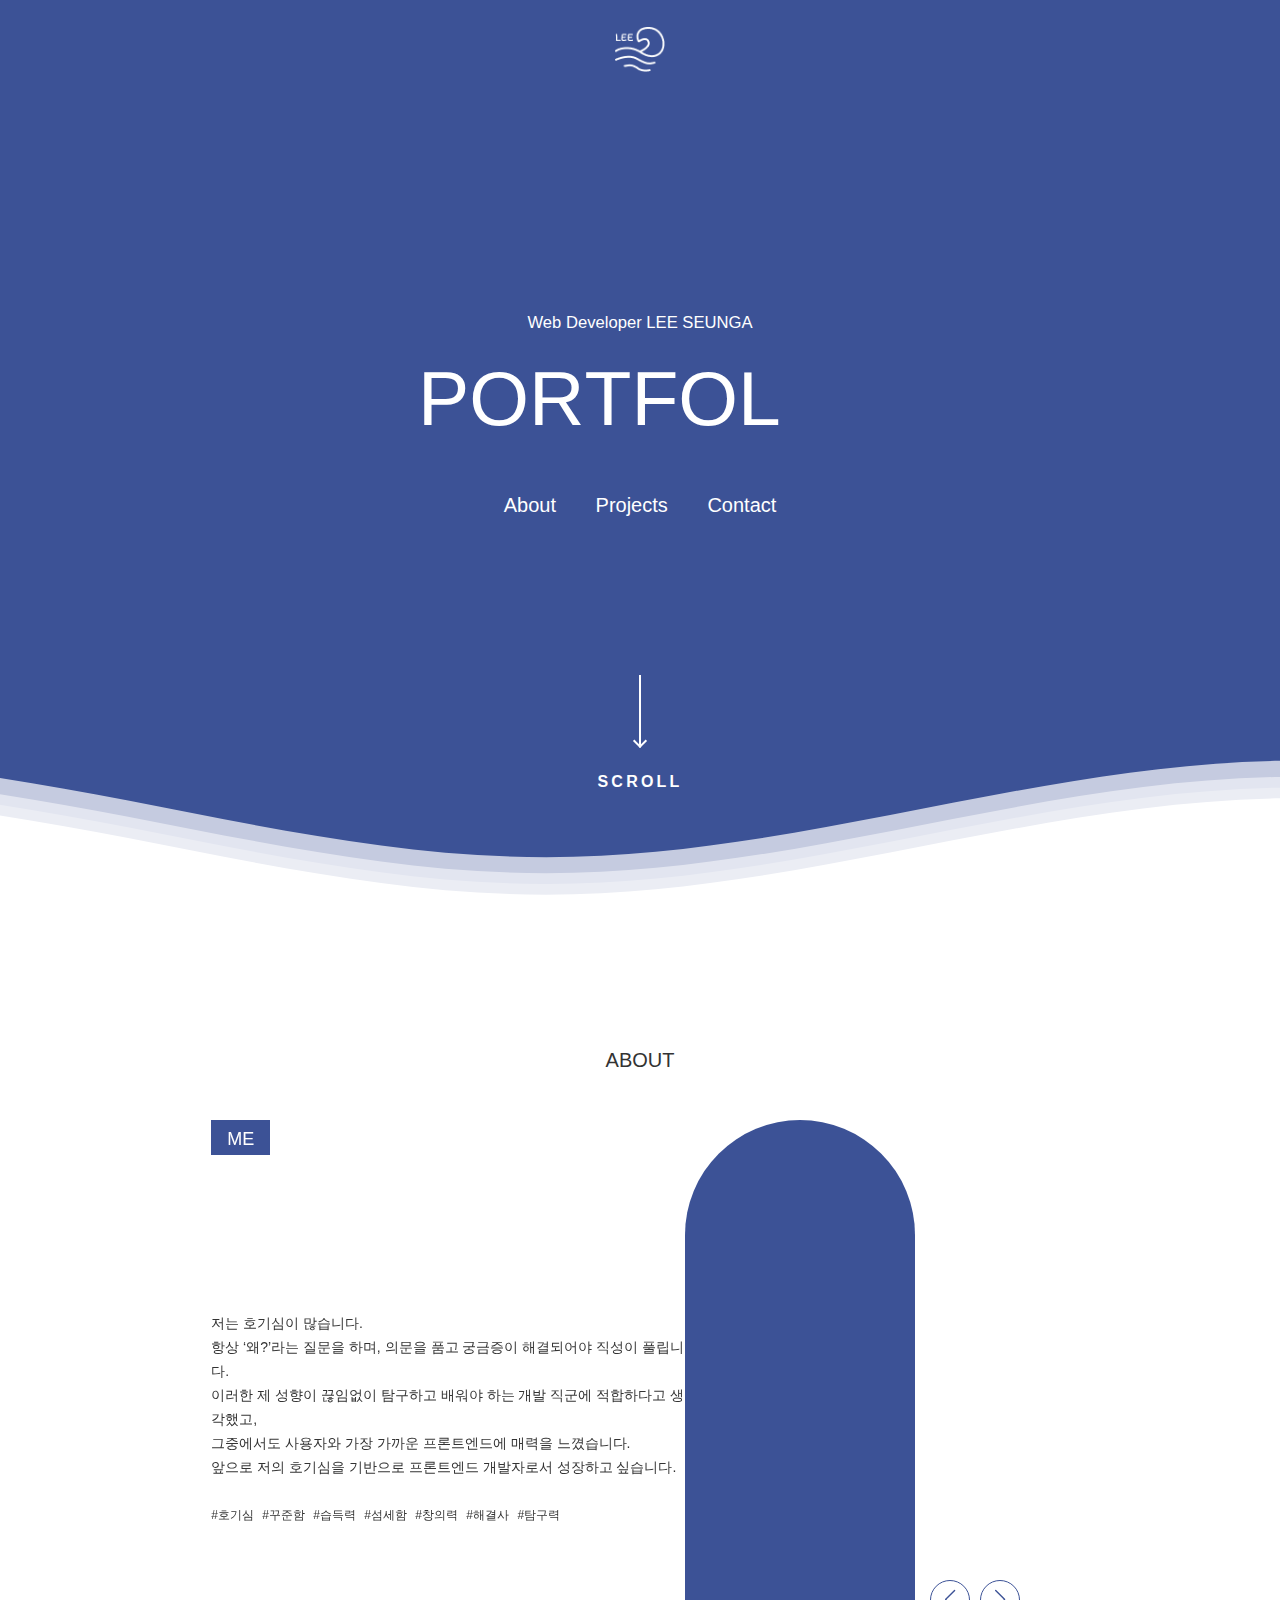
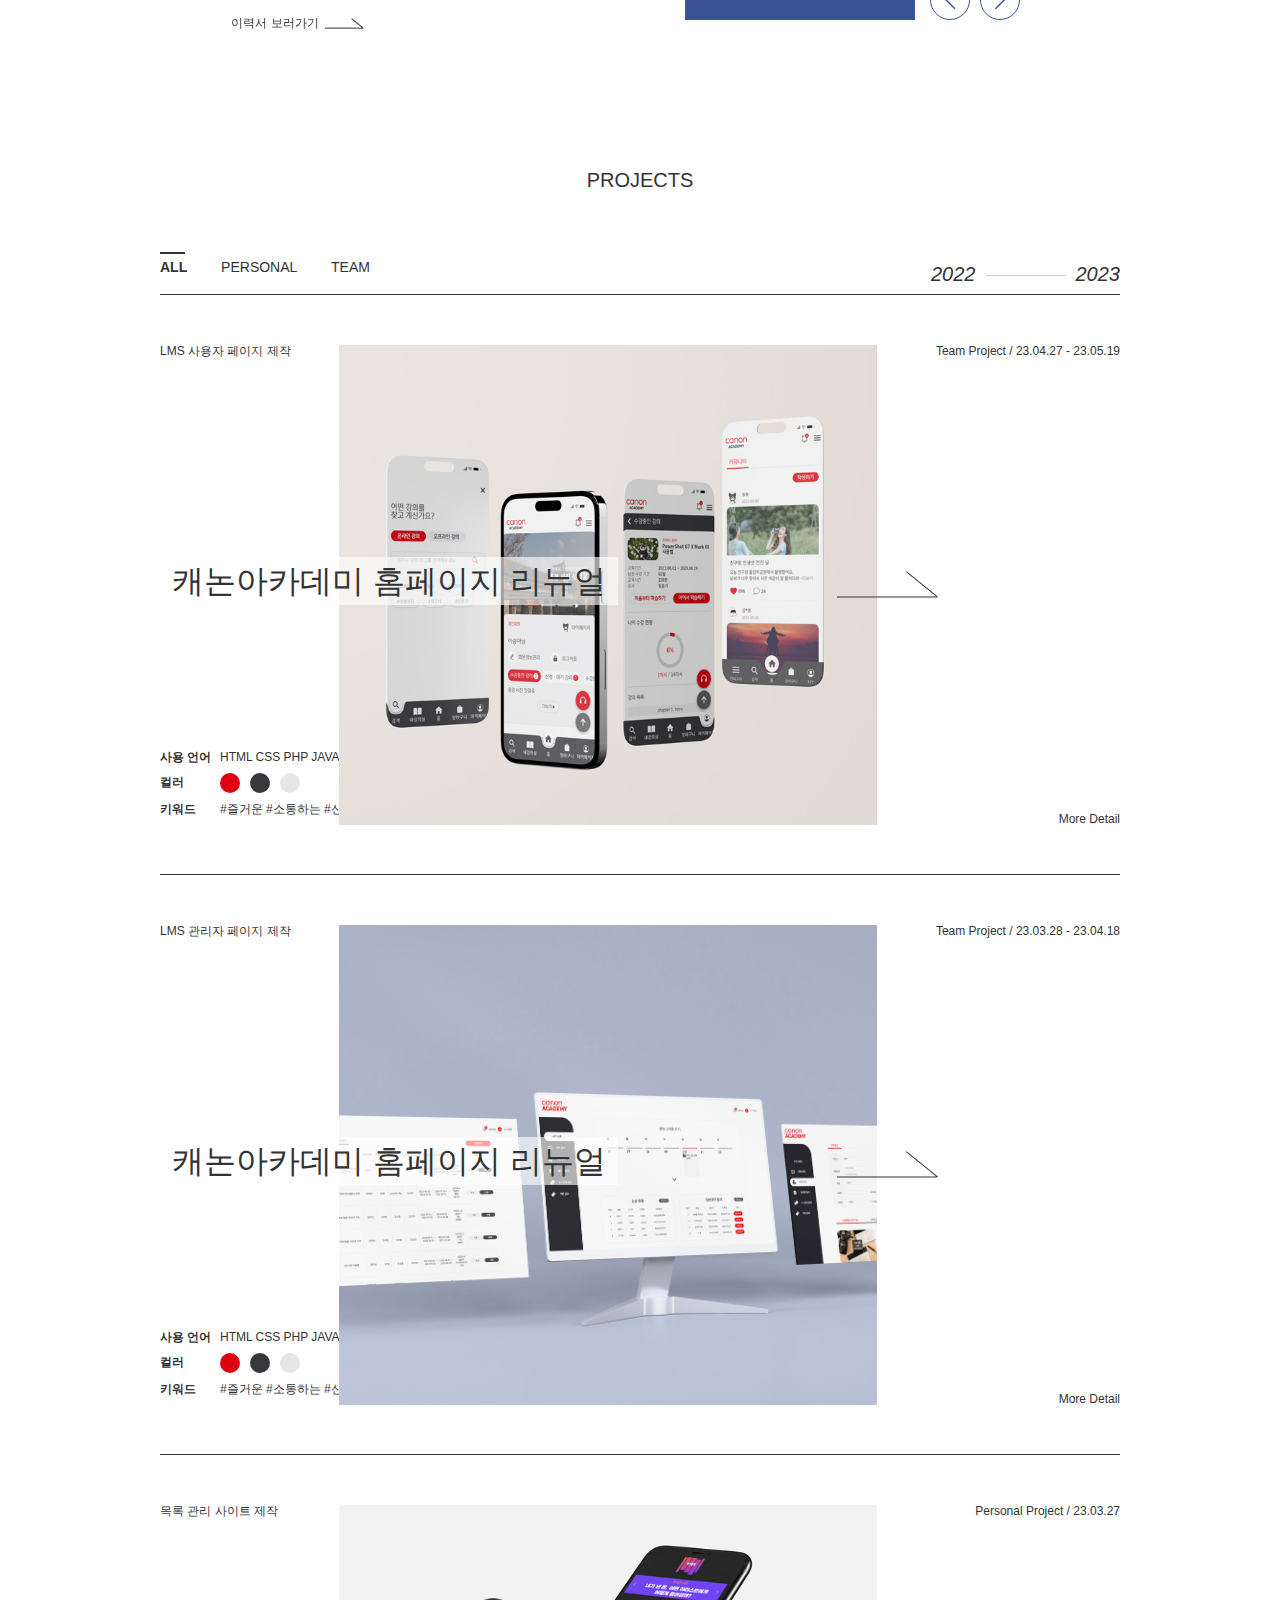
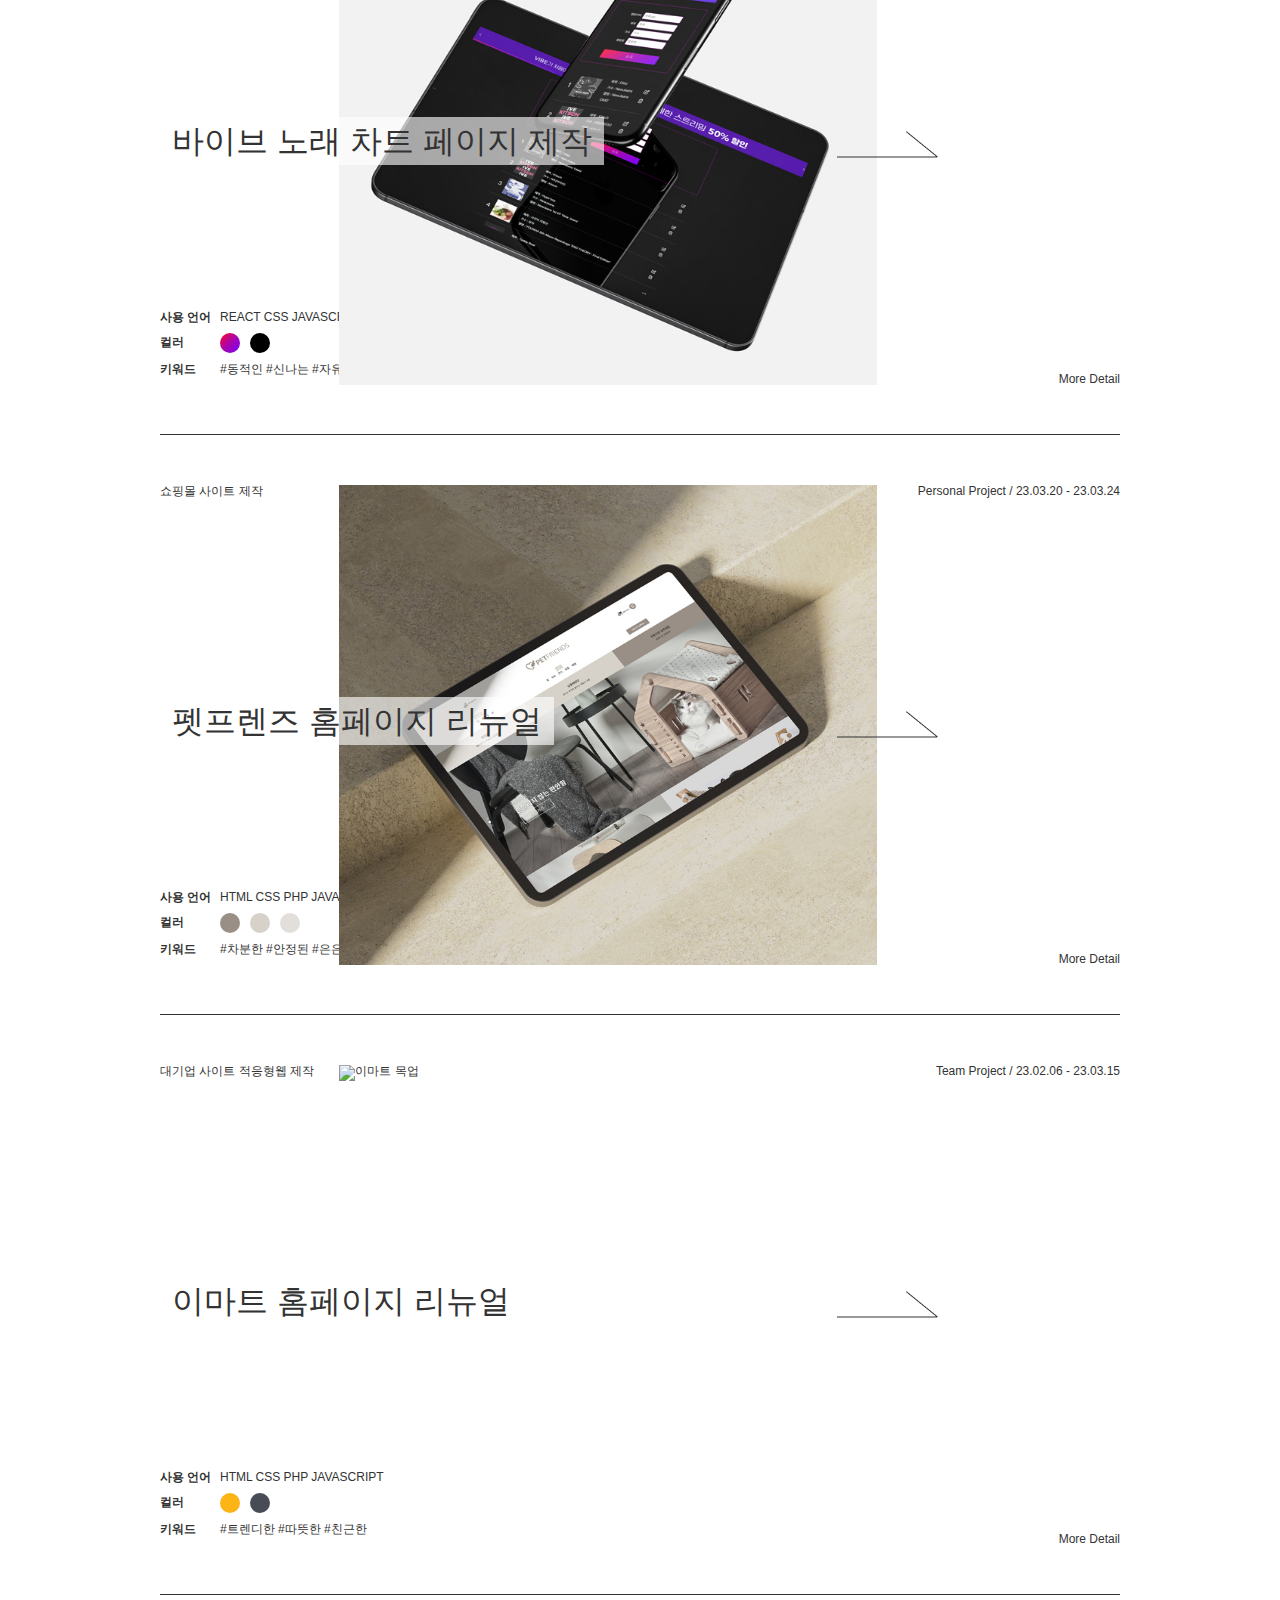
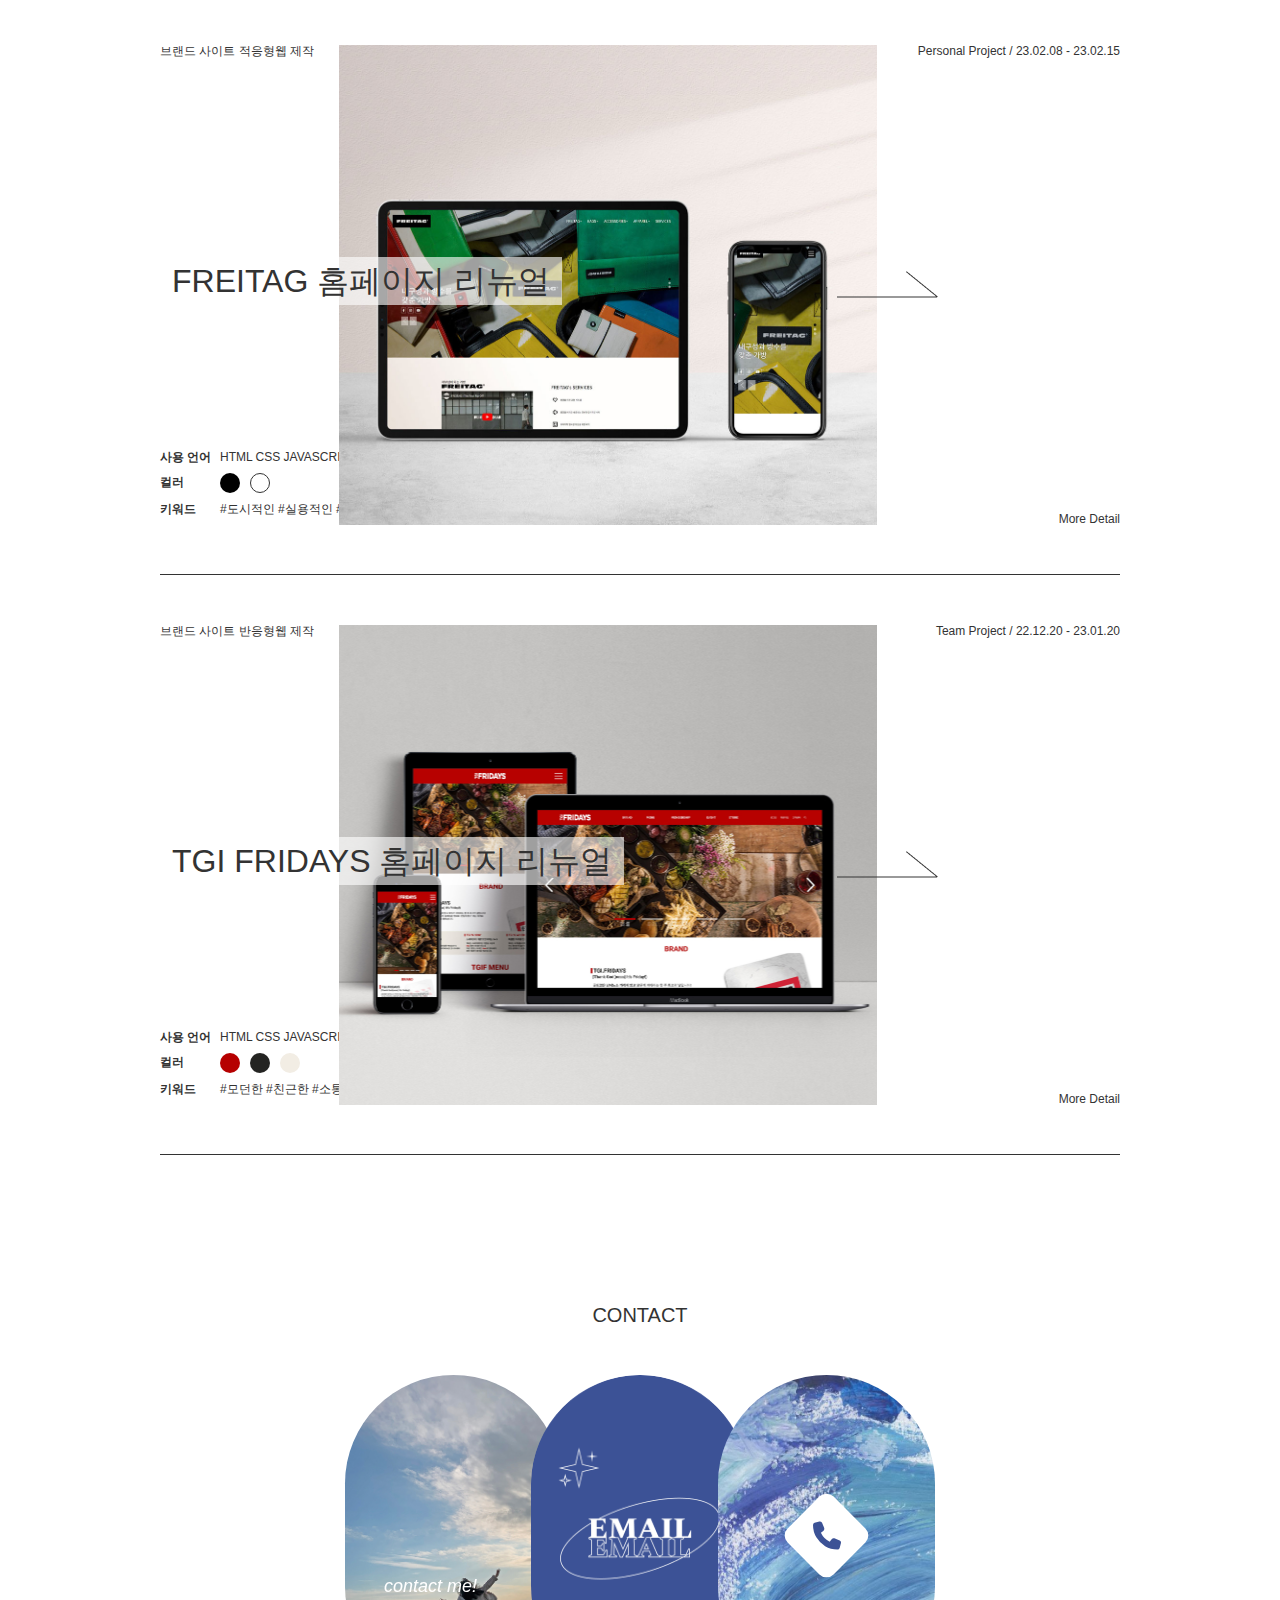
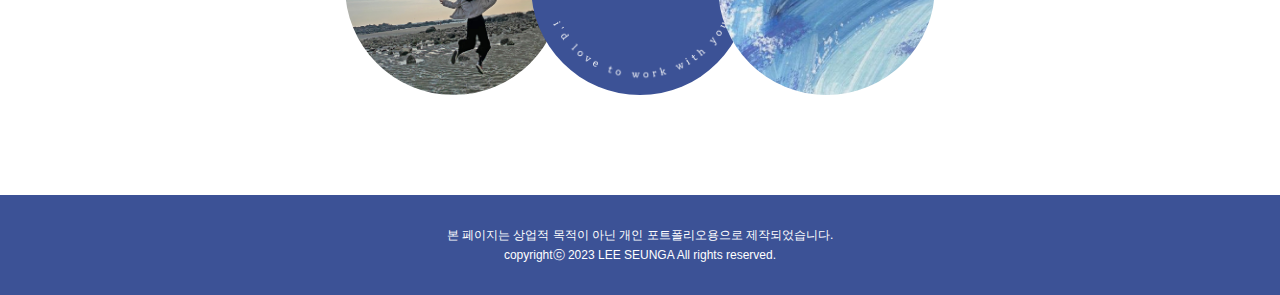
==== index.html @ 10e86db3 "portfolio" ====
<!DOCTYPE html>
<html lang="ko">

<head>
  <meta charset="UTF-8">
  <meta http-equiv="X-UA-Compatible" content="IE=edge">
  <meta name="viewport" content="width=device-width, initial-scale=1.0">
  <meta property="og:image" content="https://xnclxud9.github.io/portfolio/images/me.jpg">
  <meta property="og:description" content="프론트엔드 개발자를 꿈꾸는 이승아입니다.">
  <title>이승아 포트폴리오</title>
  <!-- 파비콘 -->
  <link rel="shortcut icon" type="image/x-icon" href="./images/favicon.jpg">
  <!-- 초기화 -->
  <link rel="stylesheet" href="./css/reset.css" type="text/css">
  <!-- 기본서식, 공통서식 -->
  <link rel="stylesheet" href="./css/base.css" type="text/css">
  <link rel="stylesheet" href="./css/common.css" type="text/css">
  <!-- 메인서식 -->
  <link rel="stylesheet" href="./css/main.css" type="text/css">
  <!--  wave 서식 -->
  <link rel="stylesheet" href="./css/wave.css" type="text/css">
  <!-- 폰트어썸 -->
  <link rel="stylesheet" href="https://cdnjs.cloudflare.com/ajax/libs/font-awesome/6.2.0/css/all.min.css">
  <!-- css 애니메이션 -->
  <link rel="stylesheet" href="https://cdnjs.cloudflare.com/ajax/libs/animate.css/4.1.1/animate.min.css">
  <!-- 제이쿼리 -->
  <script src="https://ajax.googleapis.com/ajax/libs/jquery/2.2.4/jquery.min.js"></script>
  <!-- 스크롤 이벤트 -->
  <link href="https://unpkg.com/aos@2.3.1/dist/aos.css" rel="stylesheet">
  <script src="https://unpkg.com/aos@2.3.1/dist/aos.js"></script>
  <!-- swiper slide -->
  <link rel="stylesheet" href="https://cdn.jsdelivr.net/npm/swiper@9/swiper-bundle.min.css">
  <script src="https://cdn.jsdelivr.net/npm/swiper@9/swiper-bundle.min.js"></script>
  <!-- 공통 스크립트 -->
  <script src="./script/common.js" defer></script>
  <!-- 메인 스크립트 -->
  <script src="./script/main.js" defer></script>
</head>

<body>
  <!-- 헤더 -->
  <header class="animate__animated animate__fadeInDown">
    <h1>
      <a href="index.html" title="메인으로 바로가기">
        <img src="./images/logo.png" alt="상단 로고">
      </a>
    </h1>
  </header>

  <!-- 메인 -->
  <main>
    <!-- 메인 상단 비주얼 -->
    <article id="main_visu">
      <p>Web Developer LEE SEUNGA</p>
      <h2 class="heading">PORTFOLIO</h2>
      <nav>
        <ul class="gnb">
          <li><a href="#about" title="about">About</a></li>
          <li><a href="project.html" title="projects">Projects</a></li>
          <li><a href="#contact" title="contact">Contact</a></li>
        </ul>
      </nav>

      <!-- 스크롤 애니메이션 -->
      <div id="scroll_down">
        <span class="arrow_down"></span>
        <span class="scroll_title">SCROLL</span>
      </div>
    </article>

    <!--Waves Container-->
    <div>
      <svg class="waves" xmlns="http://www.w3.org/2000/svg" xmlns:xlink="http://www.w3.org/1999/xlink"
        viewBox="0 24 150 28" preserveAspectRatio="none" shape-rendering="auto">
        <defs>
          <path id="gentle-wave" d="M-160 44c30 0 58-18 88-18s 58 18 88 18 58-18 88-18 58 18 88 18 v44h-352z" />
        </defs>
        <g class="parallax">
          <use xlink:href="#gentle-wave" x="48" y="0" fill="rgba(255,255,255,0.7" />
          <use xlink:href="#gentle-wave" x="48" y="3" fill="rgba(255,255,255,0.5)" />
          <use xlink:href="#gentle-wave" x="48" y="5" fill="rgba(255,255,255,0.3)" />
          <use xlink:href="#gentle-wave" x="48" y="7" fill="#fff" />
        </g>
      </svg>
    </div>
    <!--Waves end-->

    <!-- 어바웃 -->
    <article id="about" class="swiper mySwiper">
      <h2>ABOUT</h2>
      <div class="swiper-wrapper">
        <!-- 내 소개 -->
        <section class="profile swiper-slide">
          <h3>ME</h3>
          <div class="a_title" data-aos="fade-up" data-aos-duration="1000">
            <p>안녕하세요!</p>
            <p><span>프론트엔드</span> 개발자를 꿈꾸는</p>
            <p>이승아입니다.</p>
          </div>
          <div class="a_con">
            <p>저는 호기심이 많습니다.</p>
            <p>항상 ‘왜?’라는 질문을 하며, 의문을 품고 궁금증이 해결되어야 직성이 풀립니다.</p>
            <p>이러한 제 성향이 끊임없이 탐구하고 배워야 하는 개발 직군에 적합하다고 생각했고,</p>
            <p>그중에서도 사용자와 가장 가까운 프론트엔드에 매력을 느꼈습니다.</p>
            <p>앞으로 저의 호기심을 기반으로 프론트엔드 개발자로서 성장하고 싶습니다.</p>
          </div>
          <div class="tag">
            <span>#호기심</span>
            <span>#꾸준함</span>
            <span>#습득력</span>
            <span>#섬세함</span>
            <span>#창의력</span>
            <span>#해결사</span>
            <span>#탐구력</span>
          </div>
          <a href="./file/resume.pdf" title="이력서 보러가기">이력서 보러가기</a>
        </section>
        <!-- 스킬 -->
        <section class="skil swiper-slide">
          <h3>SKILL</h3>
          <p>아이콘을 클릭해주세요.</p>
          <ul>
            <li data-skil="html"><img src="./images/html5.png" alt="html5 로고"></li>
            <li data-skil="css"><img src="./images/css3.png" alt="css3 로고"></li>
            <li data-skil="sass"><img src="./images/sass.png" alt="sass 로고"></li>
            <li data-skil="javascript"><img src="./images/js.png" alt="js 로고"></li>
            <li data-skil="jquery"><img src="./images/jquery.png" alt="jquery 로고"></li>
            <li data-skil="react"><img src="./images/react.png" alt="react 로고"></li>
            <li data-skil="bootstrap"><img src="./images/bootstrap.png" alt="bootstrap 로고"></li>
            <li data-skil="php"><img src="./images/php.png" alt="php 로고"></li>
            <li data-skil="mysql"><img src="./images/mysql.png" alt="mysql 로고"></li>
            <li data-skil="github"><img src="./images/github.png" alt="github 로고"></li>
            <li data-skil="figma"><img src="./images/figma.png" alt="figma 로고"></li>
          </ul>
        </section>
        <!-- 로고 -->
        <section class="logo swiper-slide">
          <h3>LOGO</h3>
          <div class="a_title" data-aos="fade-up" data-aos-duration="1000">
            <p>바다에</p>
            <p>꾸준하게</p>
            <p>이는 물결 <span>'파도'</span></p>
          </div>
          <div class="a_con">
            <p>잔잔해 보이는 바다에도 파도는 존재합니다.</p>
            <p>파도는 오랜 시간 동안 밀려왔다 밀려가기를 반복하며 모래사장이나 절벽을 만들고, <br> 바다를 썩지 않게 합니다.</p>
            <p>이러한 파도의 꾸준함을 닮은 저를 로고로 표현하였습니다.</p>
          </div>
        </section>
      </div>
      <div class="swiper-button-next"></div>
      <div class="swiper-button-prev"></div>
      <!-- 아치형 공간 -->
      <div class="arch">
        <!-- 소개 -->
        <div class="arch_con profile" data-aos="fade-down-right" data-aos-duration="1000">
          <img src="./images/me.jpg" alt="내사진">
        </div>
        <!-- 스킬 -->
        <div class="arch_con skil hidden">
          <h3 class="skil_t">저는<br><span>이런 것들</span>도<br>할 줄 압니다.</h3>
          <div data-skil="html">
            <p>웹 표준을 준수하여 마크업 합니다.</p>
            <p>웹 접근성을 고려한 사용자 친화적인 웹사이트를 지향합니다.</p>
            <p>주석을 활용하여 보기 편한 코드를 작성하기 위해 노력합니다.</p>
          </div>
          <div data-skil="css">
            <p>미디어 쿼리를 사용하여 반응형 웹을 구현할 수 있습니다.</p>
            <p>요소에 다양한 애니메이션을 적용할 수 있습니다.</p>
          </div>
          <div data-skil="sass">
            <p>코드를 컴포넌트화하여 모듈 형태로 작업할 수 있습니다.</p>
            <p>변수와 제어문 사용이 가능합니다.</p>
          </div>
          <div data-skil="javascript">
            <p>es6문법 사용을 지향합니다.</p>
            <p>event를 활용하여 동적인 효과를 적용할 수 있습니다.</p>
            <p>JSON을 사용한 데이터 관리가 가능합니다.</p>
          </div>
          <div data-skil="jquery">
            <p>다양한 종류의 슬라이드, 모달창, 스크롤 이벤트, 아코디언 메뉴 등을 구현할 수 있습니다.</p>
            <p>effect와 animate를 사용하여 동적인 효과를 적용할 수 있습니다.</p>
          </div>
          <div data-skil="react">
            <p>재사용 가능한 컴포넌트를 통해 개발 생산성을 향상합니다.</p>
            <p>React-Router를 사용하여 SPA를 구현할 수 있습니다.</p>
            <p>Hook(useState, useEffect...)을 사용하여 함수형 컴포넌트로도 다양한 작업이 가능합니다.</p>
          </div>
          <div data-skil="bootstrap">
            <p>그리드 레이아웃을 사용하여 화면을 구성할 수 있습니다.</p>
            <p>테이블과 페이지네이션을 사용하여 게시판 디자인이 가능합니다.</p>
          </div>
          <div data-skil="php">
            <p>데이터베이스에 연결하여 데이터를 수집하고 관리할 수 있습니다.</p>
            <p>로그인, 회원가입 기능을 구현할 수 있습니다.</p>
            <p>조건문을 사용하여 데이터를 출력할 수 있습니다.</p>
          </div>
          <div data-skil="mysql">
            <p>관계형 데이터베이스를 통하여 데이터를 관리할 수 있습니다.</p>
            <p>쿼리문을 작성하여 데이터 생성, 조회, 수정, 삭제가 가능합니다.</p>
          </div>
          <div data-skil="github">
            <p>코드버전 관리와 협업을 할 수 있습니다.</p>
          </div>
          <div data-skil="figma">
            <p>간단한 이미지 작업이 가능합니다.</p>
            <p>스타일, 컴포넌트 사용과 프로토타입 제작이 가능합니다.</p>
          </div>
        </div>
        <!-- 로고 -->
        <div class="arch_con logo hidden">
          <img src="./images/a_logo.png" alt="로고">
          <dl>
            <dt>바다</dt>
            <dd>잔잔한 바다는 저의 차분한 성격을 의미합니다.</dd>
            <dt>물결</dt>
            <dd>어떤 장애물에도 멈추지 않고 흐르는 물결처럼, 목표를 향해 두려움 없이 정진하는 저의 성향을 의미합니다.</dd>
            <dt>파도</dt>
            <dd>오랜 시간 동안 돌을 깎아서 모래사장과 절벽을 만드는 파도처럼, 꾸준히 노력하며 발전하는 저를 의미합니다.</dd>
          </dl>
        </div>
      </div>
    </article>

    <!-- 프로젝트 -->
    <article id="projects">
      <h2>PROJECTS</h2>
      <div class="category">
        <label for="all">ALL</label>
        <label for="personal">PERSONAL</label>
        <label for="team">TEAM</label>
        <span class="line">&nbsp;</span>

        <div class="year">
          <span>2022</span>
          <span>2023</span>
        </div>
      </div>

      <div class="project">
        <input type="radio" id="all" name="cate" checked>
        <input type="radio" id="personal" name="cate">
        <input type="radio" id="team" name="cate">

        <!-- 캐논아카데미 사용자 -->
        <section class="unit team canon" data-id="canon_user">
          <h3>캐논아카데미 홈페이지 리뉴얼</h3>
          <div class="p_top">
            <p>LMS 사용자 페이지 제작</p>
            <p>Team Project / 23.04.27 - 23.05.19</p>
          </div>
          <div class="p_img">
            <img src="./images/canon_user.jpg" alt="캐논 사용자 목업" class="mockup">
            <span class="arrow"><img src="./images/arrow.png" alt="화살표"></span>
          </div>
          <div class="p_bottom">
            <div>
              <p><span>사용 언어</span>HTML CSS PHP JAVASCRIPT</p>
              <p class="color"><span>컬러</span><span></span><span></span><span></span></p>
              <p><span>키워드</span>#즐거운 #소통하는 #신뢰적인</p>
            </div>
            <p>More Detail</p>
          </div>
        </section>

        <!-- 캐논아카데미 관리자 -->
        <section class="unit team canon" data-id="canon_admin">
          <h3>캐논아카데미 홈페이지 리뉴얼</h3>
          <div class="p_top">
            <p>LMS 관리자 페이지 제작</p>
            <p>Team Project / 23.03.28 - 23.04.18</p>
          </div>
          <div class="p_img">
            <img src="./images/canon_admin.jpg" alt="캐논 관리자 목업" class="mockup">
            <span class="arrow"><img src="./images/arrow.png" alt="화살표"></span>
          </div>
          <div class="p_bottom">
            <div>
              <p><span>사용 언어</span>HTML CSS PHP JAVASCRIPT</p>
              <p class="color"><span>컬러</span><span></span><span></span><span></span></p>
              <p><span>키워드</span>#즐거운 #소통하는 #신뢰적인</p>
            </div>
            <p>More Detail</p>
          </div>
        </section>

        <!-- 바이브 -->
        <section class="unit personal vibe" data-id="vibe">
          <h3>바이브 노래 차트 페이지 제작</h3>
          <div class="p_top">
            <p>목록 관리 사이트 제작</p>
            <p>Personal Project / 23.03.27</p>
          </div>
          <div class="p_img">
            <img src="./images/vibe.jpg" alt="바이브 목업" class="mockup">
            <span class="arrow"><img src="./images/arrow.png" alt="화살표"></span>
          </div>
          <div class="p_bottom">
            <div>
              <p><span>사용 언어</span>REACT CSS JAVASCRIPT</p>
              <p class="color"><span>컬러</span><span></span><span></span><span></span></p>
              <p><span>키워드</span>#동적인 #신나는 #자유로운</p>
            </div>
            <p>More Detail</p>
          </div>
        </section>

        <!-- 펫프렌즈 -->
        <section class="unit personal petfriends" data-id="petfriends">
          <h3>펫프렌즈 홈페이지 리뉴얼</h3>
          <div class="p_top">
            <p>쇼핑몰 사이트 제작</p>
            <p>Personal Project / 23.03.20 - 23.03.24</p>
          </div>
          <div class="p_img">
            <img src="./images/petfriends.jpg" alt="펫프렌즈 목업" class="mockup">
            <span class="arrow"><img src="./images/arrow.png" alt="화살표"></span>
          </div>
          <div class="p_bottom">
            <div>
              <p><span>사용 언어</span>HTML CSS PHP JAVASCRIPT</p>
              <p class="color"><span>컬러</span><span></span><span></span><span></span></p>
              <p><span>키워드</span>#차분한 #안정된 #은은한</p>
            </div>
            <p>More Detail</p>
          </div>
        </section>

        <!-- 이마트 -->
        <section class="unit team emart" data-id="emart">
          <h3>이마트 홈페이지 리뉴얼</h3>
          <div class="p_top">
            <p>대기업 사이트 적응형웹 제작</p>
            <p>Team Project / 23.02.06 - 23.03.15</p>
          </div>
          <div class="p_img">
            <img src="./images/emart.jpg" alt="이마트 목업" class="mockup">
            <span class="arrow"><img src="./images/arrow.png" alt="화살표"></span>
          </div>
          <div class="p_bottom">
            <div>
              <p><span>사용 언어</span>HTML CSS PHP JAVASCRIPT</p>
              <p class="color"><span>컬러</span><span></span><span></span></p>
              <p><span>키워드</span>#트렌디한 #따뜻한 #친근한</p>
            </div>
            <p>More Detail</p>
          </div>
        </section>

        <!-- 프라이탁 -->
        <section class="unit personal freitag" data-id="freitag">
          <h3>FREITAG 홈페이지 리뉴얼</h3>
          <div class="p_top">
            <p>브랜드 사이트 적응형웹 제작</p>
            <p>Personal Project / 23.02.08 - 23.02.15</p>
          </div>
          <div class="p_img">
            <img src="./images/freitag.jpg" alt="freitag 목업" class="mockup">
            <span class="arrow"><img src="./images/arrow.png" alt="화살표"></span>
          </div>
          <div class="p_bottom">
            <div>
              <p><span>사용 언어</span>HTML CSS JAVASCRIPT</p>
              <p class="color"><span>컬러</span><span></span><span></span></p>
              <p><span>키워드</span>#도시적인 #실용적인 #심플한</p>
            </div>
            <p>More Detail</p>
          </div>
        </section>

        <!-- 티지아이 -->
        <section class="unit team tgi" data-id="tgi">
          <h3>TGI FRIDAYS 홈페이지 리뉴얼</h3>
          <div class="p_top">
            <p>브랜드 사이트 반응형웹 제작</p>
            <p>Team Project / 22.12.20 - 23.01.20</p>
          </div>
          <div class="p_img">
            <img src="./images/tgi.jpg" alt="tgi 목업" class="mockup">
            <span class="arrow"><img src="./images/arrow.png" alt="화살표"></span>
          </div>
          <div class="p_bottom">
            <div>
              <p><span>사용 언어</span>HTML CSS JAVASCRIPT</p>
              <p class="color"><span>컬러</span><span></span><span></span><span></span></p>
              <p><span>키워드</span>#모던한 #친근한 #소통하는</p>
            </div>
            <p>More Detail</p>
          </div>
        </section>
      </div>
    </article>

    <!-- 컨택 -->
    <article id="contact">
      <h2>CONTACT</h2>
      <div class="con_wrap">
        <div class="con resume">
          <div class="card front">
            <p>contact me!</p>
          </div>
          <div class="card back">
            <a href="./file/resume.pdf" title="이력서 보기">이력서 보기</a>
          </div>
        </div>
        <div class="con email">
          <div class="card front">
          </div>
          <div class="card back">
            <a href="mailto:xnclxud9@gmail.com" title="이메일 보내기">xnclxud9@gmail.com</a>
          </div>
        </div>
        <div class="con phone">
          <div class="card front">
            <span><i class="fas fa-phone"></i></span>
          </div>
          <div class="card back">
            <a href="tel:010-9796-8110" title="전화하기">010-9796-8110</a>
          </div>
        </div>
      </div>
    </article>
  </main>

  <!-- 푸터 -->
  <footer>
    <!-- 탑버튼 -->
    <a href="#" title="상단으로 가기" class="t_btn">
      <i class="fas fa-angle-up"></i>
      TOP
    </a>
    <address>
      본 페이지는 상업적 목적이 아닌 개인 포트폴리오용으로 제작되었습니다.<br>
      copyrightⓒ 2023 LEE SEUNGA All rights reserved.
    </address>
  </footer>

</body>

</html>
---- css/base.css ----
@charset "UTF-8";
@font-face {
  font-family: "RIDIBatang";
  src: url("https://cdn.jsdelivr.net/gh/projectnoonnu/noonfonts_twelve@1.0/RIDIBatang.woff") format("woff");
  font-weight: normal;
  font-style: normal;
}
body {
  font-family: "RIDIBatang", "맑은 고딕", sans-serif;
  font-size: 0.75rem;
  color: #333;
  overflow-x: hidden;
}

a {
  text-decoration: none;
  color: #333;
  font-size: 0.75rem;
}

button {
  font-family: "RIDIBatang", "맑은 고딕", sans-serif;
}

.hidden {
  display: none;
}/*# sourceMappingURL=base.css.map */
---- css/common.css ----
@charset "UTF-8";
@font-face {
  font-family: "RIDIBatang";
  src: url("https://cdn.jsdelivr.net/gh/projectnoonnu/noonfonts_twelve@1.0/RIDIBatang.woff") format("woff");
  font-weight: normal;
  font-style: normal;
}
body {
  font-family: "RIDIBatang", "맑은 고딕", sans-serif;
  font-size: 0.75rem;
  color: #333;
  overflow-x: hidden;
}

a {
  text-decoration: none;
  color: #333;
  font-size: 0.75rem;
}

button {
  font-family: "RIDIBatang", "맑은 고딕", sans-serif;
}

.hidden {
  display: none;
}

header {
  position: relative;
  width: 100%;
  height: 100px;
  display: flex;
  justify-content: space-around;
  align-items: center;
  z-index: 9999;
}
header img {
  width: 50px;
}

footer {
  width: 100%;
  background: #3C5296;
  text-align: center;
  /* 탑버튼 서식 */
}
footer .t_btn {
  display: none;
  position: fixed;
  right: 30px;
  bottom: 50px;
  width: 40px;
  height: 40px;
  padding: 5px;
  border-radius: 50%;
  background: #fff;
  color: #3C5296;
  font-size: 1.125rem;
  box-shadow: 1px 1px 5px 1px rgba(0, 0, 0, 0.2039215686);
  z-index: 9999;
}
footer .t_btn i.fas {
  display: block;
  color: #3C5296;
}
footer address {
  color: #fff;
  text-align: center;
  line-height: 20px;
  padding: 30px 0;
}/*# sourceMappingURL=common.css.map */
---- css/main.css ----
@charset "UTF-8";
@font-face {
  font-family: "RIDIBatang";
  src: url("https://cdn.jsdelivr.net/gh/projectnoonnu/noonfonts_twelve@1.0/RIDIBatang.woff") format("woff");
  font-weight: normal;
  font-style: normal;
}
body {
  font-family: "RIDIBatang", "맑은 고딕", sans-serif;
  font-size: 0.75rem;
  color: #333;
  overflow-x: hidden;
}

a {
  text-decoration: none;
  color: #333;
  font-size: 0.75rem;
}

button {
  font-family: "RIDIBatang", "맑은 고딕", sans-serif;
}

.hidden {
  display: none;
}

#main_visu {
  position: relative;
  height: 100vh;
  top: -100px;
  background: #3C5296;
  color: #fff;
}
#main_visu p {
  width: 100%;
  text-align: center;
  position: absolute;
  top: 35%;
  left: 50%;
  transform: translateX(-50%);
  font-size: 1.3vw;
}
#main_visu h2 {
  width: 100%;
  text-align: center;
  position: absolute;
  top: 40%;
  left: 50%;
  transform: translateX(-50%);
  font-size: 6vw;
}
#main_visu h2 span {
  display: inline-block;
  opacity: 0;
  transform: translateY(-100%);
  transition: all 0.4s ease-in-out;
}
#main_visu h2 .fade {
  opacity: 1;
  transform: translateY(0);
}
#main_visu nav {
  position: absolute;
  top: 55%;
  left: 50%;
  transform: translateX(-50%);
}
#main_visu nav .gnb {
  display: flex;
  gap: 2vw;
}
#main_visu nav .gnb a {
  position: relative;
  color: #fff;
  font-size: 1.25rem;
  padding: 7px;
}
#main_visu nav .gnb a:before, #main_visu nav .gnb a:after {
  content: "";
  position: absolute;
  width: 0%;
  height: 1px;
  background: #FFF;
  opacity: 0;
  transition: all 0.3s;
}
#main_visu nav .gnb a:before {
  left: 0px;
  top: 0px;
}
#main_visu nav .gnb a:after {
  right: 0px;
  bottom: 0px;
}
#main_visu nav .gnb a:hover:before, #main_visu nav .gnb a:hover:after {
  opacity: 1;
  width: 100%;
}
#main_visu #scroll_down {
  position: relative;
  top: 75%;
  padding-top: 61px;
  text-align: center;
}
#main_visu #scroll_down::before {
  content: "";
  position: absolute;
  top: 0px;
  left: 50%;
  width: 2px;
  height: 70px;
  background: #fff;
  margin-left: -1px;
  animation: elasticus 1.2s cubic-bezier(1, 0, 0, 1) infinite;
}
#main_visu #scroll_down .arrow_down {
  display: block;
  margin: 0 auto;
  width: 10px;
  height: 38px;
}
#main_visu #scroll_down .arrow_down:after {
  content: "";
  display: block;
  margin: 0;
  padding: 0;
  width: 8px;
  height: 8px;
  border-top: 2px solid #fff;
  border-right: 2px solid #fff;
  transform: rotate(135deg);
}
#main_visu #scroll_down .scroll_title {
  font-size: 1rem;
  font-weight: bold;
  letter-spacing: 0.2rem;
}
@keyframes elasticus {
  0% {
    transform-origin: 0% 0%;
    transform: scale(1, 0);
  }
  50% {
    transform-origin: 0% 0%;
    transform: scale(1, 1);
  }
  50.1% {
    transform-origin: 0% 100%;
    transform: scale(1, 1);
  }
  100% {
    transform-origin: 0% 100%;
    transform: scale(1, 0);
  }
}

#about {
  width: 75%;
  padding: 50px 0 100px 0;
  margin: 0 auto;
  position: relative;
  padding: 50px 4vw 100px 4vw;
}
#about h2 {
  font-size: 1.25rem;
  text-align: center;
  margin-bottom: 50px;
}
#about .swiper-wrapper .swiper-slide {
  width: 100%;
  height: 500px;
  display: flex;
  flex-direction: column;
  align-items: flex-start;
  gap: 30px;
  padding-right: 30vw;
}
#about .swiper-wrapper .swiper-slide h3 {
  display: inline-block;
  padding: 10px 16px 7px;
  font-size: 1.125rem;
  background: #3C5296;
  color: #fff;
}
#about .swiper-wrapper .swiper-slide .a_title p {
  font-size: 22px;
  line-height: 2rem;
}
#about .swiper-wrapper .swiper-slide .a_title p span {
  color: #3C5296;
  font-weight: bold;
}
#about .swiper-wrapper .swiper-slide .a_con p {
  font-size: 0.875rem;
  line-height: 24px;
}
#about .swiper-wrapper .profile .tag {
  margin-bottom: 4vw;
}
#about .swiper-wrapper .profile .tag span {
  margin-right: 5px;
}
#about .swiper-wrapper .profile > a {
  transition: 0.5s ease;
  background: url(../images/arrow_b.png) no-repeat center right;
  border: none;
  padding: 15px 60px 15px 20px;
  text-transform: uppercase;
  position: relative;
}
#about .swiper-wrapper .profile > a:hover {
  background: url(../images/arrow_w.png) no-repeat center right;
  color: #fff;
  transition-delay: 0.5s;
}
#about .swiper-wrapper .profile > a::before {
  content: "";
  position: absolute;
  left: 0;
  bottom: 0;
  height: 2px;
  width: 0;
  background-color: #3C5296;
  transition: 0.5s ease;
}
#about .swiper-wrapper .profile > a:hover::before {
  width: 100%;
}
#about .swiper-wrapper .profile > a::after {
  content: "";
  position: absolute;
  left: 0;
  bottom: 0;
  height: 0;
  width: 100%;
  background-color: #3C5296;
  transition: 0.4s ease;
  z-index: -1;
}
#about .swiper-wrapper .profile > a:hover::after {
  height: 100%;
  transition-delay: 0.4s;
}
#about .swiper-wrapper .profile > a img {
  margin-left: 8px;
}
#about .swiper-wrapper .skil p {
  font-size: 0.875rem;
}
#about .swiper-wrapper .skil ul {
  display: flex;
  flex-wrap: wrap;
  justify-content: center;
  -moz-column-gap: 4vw;
       column-gap: 4vw;
  row-gap: 2vw;
  margin: 1vw 2vw;
}
#about .swiper-wrapper .skil ul li:hover {
  animation: rubberBand 1s infinite;
}
#about .swiper-wrapper .skil ul li:nth-child(2n) {
  margin-top: 20px;
}
#about .swiper-wrapper .skil ul li img {
  height: 70px;
  transition: 0.4s;
  cursor: pointer;
}
#about .swiper-button-prev,
#about .swiper-button-next {
  top: auto;
  bottom: 100px;
  width: 40px;
  height: 40px;
  border: 1px solid #3C5296;
  border-radius: 50%;
}
#about .swiper-button-prev {
  left: auto;
  right: 150px;
}
#about .swiper-button-next {
  right: 100px;
}
#about .swiper-button-prev::after,
#about .swiper-button-next::after {
  color: #3C5296;
  font-size: 20px;
}
#about .arch {
  width: 18vw;
  height: 500px;
  border-radius: 500px 500px 0px 0px;
  position: absolute;
  top: 120px;
  right: 16vw;
  padding: 1.2vw 2vw;
  background: #3C5296;
  z-index: 9;
}
#about .arch .arch_con:not(.profile) {
  width: 18vw;
  height: 500px;
  border-radius: 500px 500px 0px 0px;
  padding: 0 2vw;
  background: #fff;
  border: 1px solid #3C5296;
}
#about .arch .profile img {
  width: 18vw;
  height: 500px;
  border-radius: 500px 500px 0px 0px;
  -o-object-fit: cover;
     object-fit: cover;
}
#about .arch .skil {
  padding-top: 7vw !important;
}
#about .arch .skil .skil_t {
  font-size: 1.125rem;
  line-height: 30px;
  margin-bottom: 2vw;
}
#about .arch .skil .skil_t span {
  font-size: 1.75rem;
  color: #3C5296;
  font-weight: bold;
  text-transform: uppercase;
}
#about .arch .skil div {
  display: none;
  margin: 0 0 0 15px;
  font-size: 0.875rem;
  line-height: 22px;
}
#about .arch .skil div p {
  margin-bottom: 12px;
}
#about .arch .skil div p::before {
  content: "";
  display: block;
  width: 6px;
  height: 2px;
  position: relative;
  top: 12px;
  left: -12px;
  background: #bbb;
}
#about .arch .logo {
  padding-top: 5vw !important;
  text-align: center;
}
#about .arch .logo img {
  width: 100px;
}
#about .arch .logo dl {
  margin: 30px 0;
  line-height: 18px;
  text-align: left;
}
#about .arch .logo dl dt {
  margin-bottom: 5px;
  font-size: 0.875rem;
  font-weight: bold;
}
#about .arch .logo dl dd {
  margin-bottom: 15px;
}

#projects {
  width: 75%;
  padding: 50px 0 100px 0;
  margin: 0 auto;
}
#projects h2 {
  font-size: 1.25rem;
  text-align: center;
  margin-bottom: 50px;
}
#projects .category {
  position: relative;
  padding: 20px 0;
  font-size: 14px;
  border-bottom: 1px solid #333;
}
#projects .category label {
  margin-right: 30px;
  cursor: pointer;
}
#projects .category .line {
  position: absolute;
  height: 1.5px;
  top: 12px;
  background: #333;
  transition: 0.3s cubic-bezier(0.075, 0.82, 0.165, 1);
}
#projects .year {
  position: absolute;
  display: flex;
  gap: 100px;
  bottom: 10px;
  right: 0;
  font-size: 1.25rem;
  font-style: italic;
}
#projects .year::before {
  content: "";
  display: block;
  width: 80px;
  height: 1px;
  position: absolute;
  bottom: 8px;
  right: 54px;
  background: #ccc;
}
#projects .project {
  display: flex;
  flex-direction: column;
}
#projects .project input[type=radio] {
  display: none;
}
#projects .project #all:checked ~ .unit {
  display: flex;
}
#projects .project #personal:checked ~ .personal {
  display: flex;
}
#projects .project #team:checked ~ .team {
  display: flex;
}
#projects .project .unit {
  position: relative;
  display: none;
  flex-direction: column;
  justify-content: space-between;
  align-items: flex-start;
  width: 100%;
  height: 480px;
  margin: 50px 0;
  cursor: pointer;
}
#projects .project .unit::after {
  content: "";
  position: absolute;
  display: block;
  width: 100%;
  height: 1px;
  bottom: -50px;
  background: #333;
}
#projects .project .unit:hover .p_img > img {
  filter: brightness(0.6);
  scale: 0.98;
  border-radius: 25% 0 25% 0;
}
#projects .project .unit:hover .p_img .arrow {
  animation: arrow 1s ease-in-out infinite;
}
#projects .project .unit h3 {
  display: inline-block;
  position: relative;
  top: 32px;
  padding: 8px 12px;
  background: rgba(255, 255, 255, 0.6235294118);
  z-index: 999;
  font-size: 2rem;
}
#projects .project .unit .p_top {
  width: 100%;
  display: flex;
  justify-content: space-between;
  align-items: flex-end;
  order: -1;
}
#projects .project .unit .p_img {
  position: absolute;
  display: flex;
  align-items: center;
  top: 0;
  left: 14vw;
}
#projects .project .unit .p_img .mockup {
  width: 42vw;
  height: 480px;
  -o-object-fit: cover;
     object-fit: cover;
}
#projects .project .unit .p_img img {
  transition: 0.8s;
}
#projects .project .unit .p_img .arrow {
  transform: translate(-40px, 0px);
}
#projects .project .unit .p_bottom {
  width: 100%;
  display: flex;
  justify-content: space-between;
  align-items: flex-end;
}
#projects .project .unit .p_bottom div p {
  margin: 10px 0;
}
#projects .project .unit .p_bottom div p span:first-child {
  display: inline-block;
  width: 60px;
  font-weight: bold;
}
#projects .project .unit .p_bottom div .color span:not(:first-child) {
  display: inline-block;
  width: 20px;
  height: 20px;
  margin-right: 10px;
  border-radius: 50%;
  vertical-align: middle;
}
#projects .project .tgi .p_bottom .color span:nth-child(2) {
  background: #B60000;
}
#projects .project .tgi .p_bottom .color span:nth-child(3) {
  background: #242422;
}
#projects .project .tgi .p_bottom .color span:nth-child(4) {
  background: #F2EDE4;
}
#projects .project .freitag .p_bottom .color span:nth-child(2) {
  background: #000;
}
#projects .project .freitag .p_bottom .color span:nth-child(3) {
  background: #fff;
}
#projects .project .freitag .p_bottom .color span:nth-child(3) {
  border: 1px solid #333;
}
#projects .project .emart .p_bottom .color span:nth-child(2) {
  background: #FCB416;
}
#projects .project .emart .p_bottom .color span:nth-child(3) {
  background: #484C55;
}
#projects .project .petfriends .p_bottom .color span:nth-child(2) {
  background: #998F86;
}
#projects .project .petfriends .p_bottom .color span:nth-child(3) {
  background: #D6D2C9;
}
#projects .project .petfriends .p_bottom .color span:nth-child(4) {
  background: #E2DFDA;
}
#projects .project .vibe .p_bottom .color span:nth-child(2) {
  background: linear-gradient(135deg, #fe0929, #a805ad 50%, #7601f9);
}
#projects .project .vibe .p_bottom .color span:nth-child(3) {
  background: #000;
}
#projects .project .canon .p_bottom .color span:nth-child(2) {
  background: #DE0010;
}
#projects .project .canon .p_bottom .color span:nth-child(3) {
  background: #38373C;
}
#projects .project .canon .p_bottom .color span:nth-child(4) {
  background: #E6E6E6;
}

@keyframes arrow {
  0% {
    transform: translate(-40px, 0px);
  }
  50% {
    transform: translate(-30px, 0px);
  }
  100% {
    transform: translate(-40px, 0px);
  }
}
#contact {
  width: 75%;
  padding: 50px 0 100px 0;
  margin: 0 auto;
}
#contact h2 {
  font-size: 1.25rem;
  text-align: center;
  margin-bottom: 50px;
}
#contact .con_wrap {
  width: 100%;
  text-align: center;
}
#contact .con_wrap .con {
  display: inline-block;
  position: relative;
  width: 17vw;
  height: 25vw;
  font-size: 1.125rem;
}
#contact .con_wrap .con a {
  font-size: 1.125rem;
  color: #3C5296;
}
#contact .con_wrap .con .card {
  position: relative;
  display: flex;
  align-items: center;
  justify-content: center;
  width: 100%;
  height: 100%;
  border-radius: 300px;
  backface-visibility: hidden;
  transition: 1s;
}
#contact .con_wrap .con .front {
  position: absolute;
  transform: rotateY(0deg);
}
#contact .con_wrap .con .back {
  background: #fff;
  border: 1px solid #3C5296;
  transform: rotateY(-180deg);
}
#contact .con_wrap .con:hover .front {
  transform: rotateY(180deg);
}
#contact .con_wrap .con:hover .back {
  transform: rotateY(0deg);
  z-index: 9999;
}
#contact .con_wrap .resume {
  right: -2.7vw;
}
#contact .con_wrap .resume .front {
  background-image: url(../images/me2.jpg);
  background-size: cover;
}
#contact .con_wrap .resume .front P {
  position: absolute;
  top: 63%;
  left: 18%;
  color: #fff;
  font-style: italic;
}
#contact .con_wrap .email .front {
  background-image: url(../images/email.png);
  background-size: cover;
}
#contact .con_wrap .phone {
  left: -2.7vw;
}
#contact .con_wrap .phone .front {
  background-image: url(../images/phone.jpg);
  background-size: cover;
}
#contact .con_wrap .phone .front span {
  width: 65px;
  height: 65px;
  text-align: center;
  background: #fff;
  border-radius: 10px;
  transform: rotate(45deg);
}
#contact .con_wrap .phone .front span i {
  position: relative;
  top: 18px;
  left: 0;
  color: #3C5296;
  font-size: 28px;
  transform: rotate(-45deg);
}

@media (min-width: 0px) and (max-width: 767px) {
  #main_visu p {
    top: max(15%, 100px);
    font-size: 5vw;
  }
  #main_visu h2 {
    top: max(20%, 130px);
    font-size: 15vw;
  }
  #main_visu nav {
    top: max(45%, 230px);
  }
  #main_visu nav .gnb {
    gap: 6vw;
    flex-direction: column;
    align-items: center;
  }
  #main_visu nav .gnb a {
    font-size: 2rem;
  }
  #about {
    width: 100%;
    padding: 50px 6vw 100px 6vw;
  }
  #about .swiper-wrapper .swiper-slide {
    height: auto;
    gap: 15px;
    padding-right: 0;
  }
  #about .swiper-wrapper .swiper-slide .a_title p {
    font-size: 1.125rem;
    line-height: 1.75rem;
  }
  #about .swiper-wrapper .swiper-slide .a_con p {
    font-size: 0.75rem;
    line-height: 1.25rem;
  }
  #about .swiper-wrapper .profile .tag span {
    line-height: 1.125rem;
  }
  #about .swiper-wrapper .profile > a {
    padding: 0 60px 0 0;
  }
  #about .swiper-wrapper .skil ul {
    margin: 0;
    justify-content: space-between;
  }
  #about .swiper-wrapper .skil ul li img {
    height: 60px;
  }
  #about .swiper-button-prev,
  #about .swiper-button-next {
    bottom: 20px;
  }
  #about .swiper-button-prev {
    left: 30px;
  }
  #about .swiper-button-next {
    left: 80px;
  }
  #about .arch {
    position: static;
    width: 85%;
    height: 350px;
    margin: 20px 0 0 10px;
    padding: 5vw 0 0 7vw;
  }
  #about .arch .arch_con:not(.profile) {
    width: 110%;
    height: 350px;
  }
  #about .arch .profile img {
    width: 110%;
    height: 350px;
  }
  #about .arch .skil .skil_t {
    text-align: center;
    font-size: 1.125rem;
    line-height: 1.75rem;
    margin: 20px 0;
  }
  #about .arch .skil .skil_t span {
    font-size: 1.25rem;
  }
  #about .arch .skil div {
    line-height: 1.25rem;
  }
  #about .arch .logo img {
    width: 70px;
  }
  #about .arch .logo dl {
    margin: 25px 5px;
  }
  #projects {
    width: 100%;
    padding: 50px 6vw 100px 6vw;
  }
  #projects .year {
    display: none;
  }
  #projects .project .unit {
    height: 350px;
    margin: 30px 0;
  }
  #projects .project .unit::after {
    bottom: -30px;
  }
  #projects .project .unit h3 {
    position: static;
    width: 100%;
    padding: 15px 0;
    text-align: center;
    font-size: 1.25rem;
  }
  #projects .project .unit .p_top {
    align-items: flex-start;
    flex-direction: column;
    gap: 4px;
  }
  #projects .project .unit .p_img {
    width: 100%;
    top: 34px;
    left: 0;
    z-index: -9;
  }
  #projects .project .unit .p_img .mockup {
    width: 100%;
    height: 230px;
  }
  #projects .project .unit .p_img .arrow {
    display: none;
  }
  #projects .project .unit .p_bottom {
    display: block;
  }
  #projects .project .unit .p_bottom div p {
    margin: 6px 0;
  }
  #projects .project .unit .p_bottom > p {
    margin-top: 10px;
    text-align: right;
    font-weight: bold;
  }
  #projects .project .unit .p_bottom > p::after {
    content: ">";
    display: inline-block;
    margin-left: 4px;
  }
  #contact {
    width: 100%;
    padding: 0 6vw 100px 6vw;
  }
  #contact .con_wrap {
    display: flex;
  }
  #contact .con_wrap .con {
    width: 34%;
    height: 44vw;
  }
  #contact .con_wrap .con a {
    font-size: 0.875rem;
  }
  #contact .con_wrap .resume .front {
    background-size: 180%;
    background-position: bottom;
  }
  #contact .con_wrap .resume .front p {
    top: 30px;
    left: 10px;
    text-align: left;
  }
  #contact .con_wrap .phone .front span {
    width: 40px;
    height: 40px;
  }
  #contact .con_wrap .phone .front span i {
    top: 10px;
    font-size: 1.25rem;
  }
}/*# sourceMappingURL=main.css.map */
---- css/wave.css ----
.flex {
  /*Flexbox for containers*/
  display: flex;
  justify-content: center;
  align-items: center;
  text-align: center;
}

.waves {
  position: absolute;
  width: 100%;
  height: 18vh;
  bottom: 0;
  min-height: 100px;
  max-height: 150px;
}

.content {
  position: relative;
  height: 20vh;
  text-align: center;
  background-color: white;
}

/* Animation */

.parallax>use {
  animation: move-forever 25s cubic-bezier(.55, .5, .45, .5) infinite;
}

.parallax>use:nth-child(1) {
  animation-delay: -2s;
  animation-duration: 7s;
}

.parallax>use:nth-child(2) {
  animation-delay: -3s;
  animation-duration: 10s;
}

.parallax>use:nth-child(3) {
  animation-delay: -4s;
  animation-duration: 13s;
}

.parallax>use:nth-child(4) {
  animation-delay: -5s;
  animation-duration: 20s;
}

@keyframes move-forever {
  0% {
    transform: translate3d(-90px, 0, 0);
  }

  100% {
    transform: translate3d(85px, 0, 0);
  }
}

/*Shrinking for mobile*/
@media (max-width: 768px) {
  .waves {
    height: 40px;
    min-height: 40px;
  }

  .content {
    height: 30vh;
  }
}
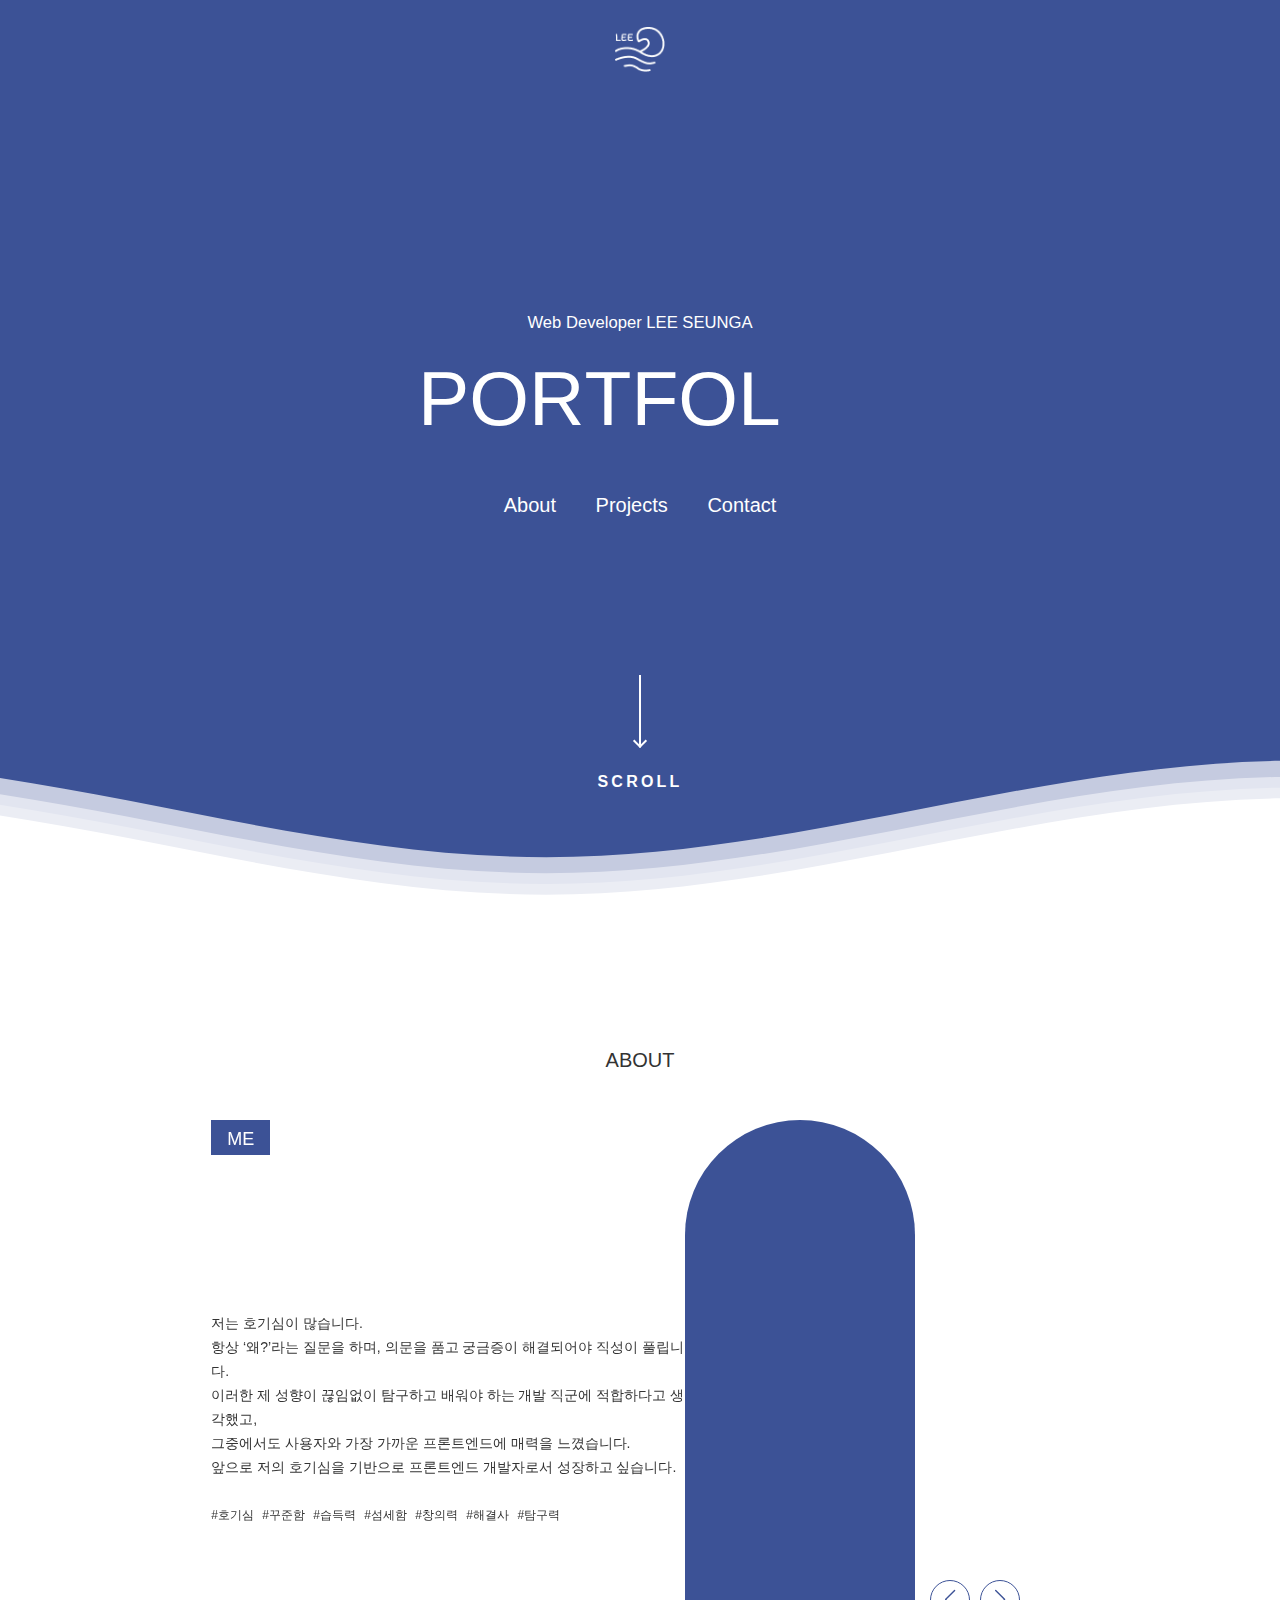
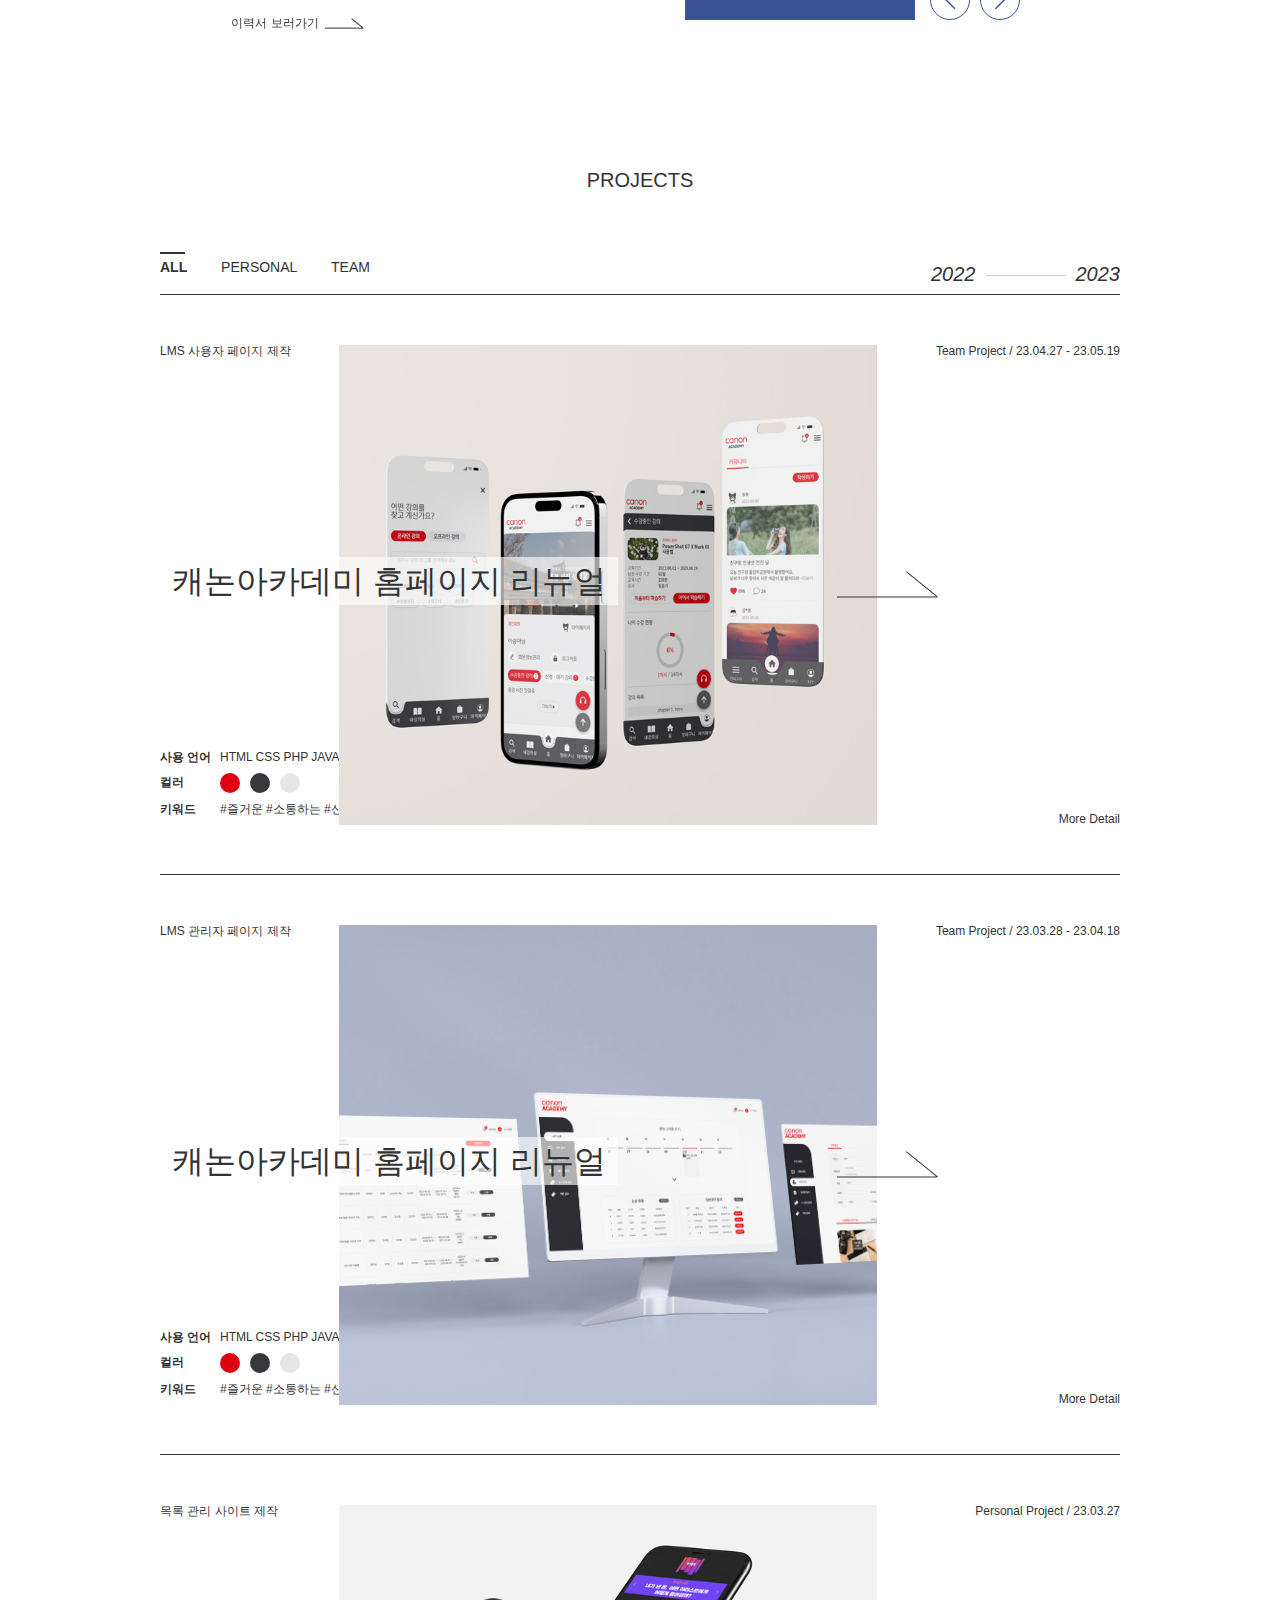
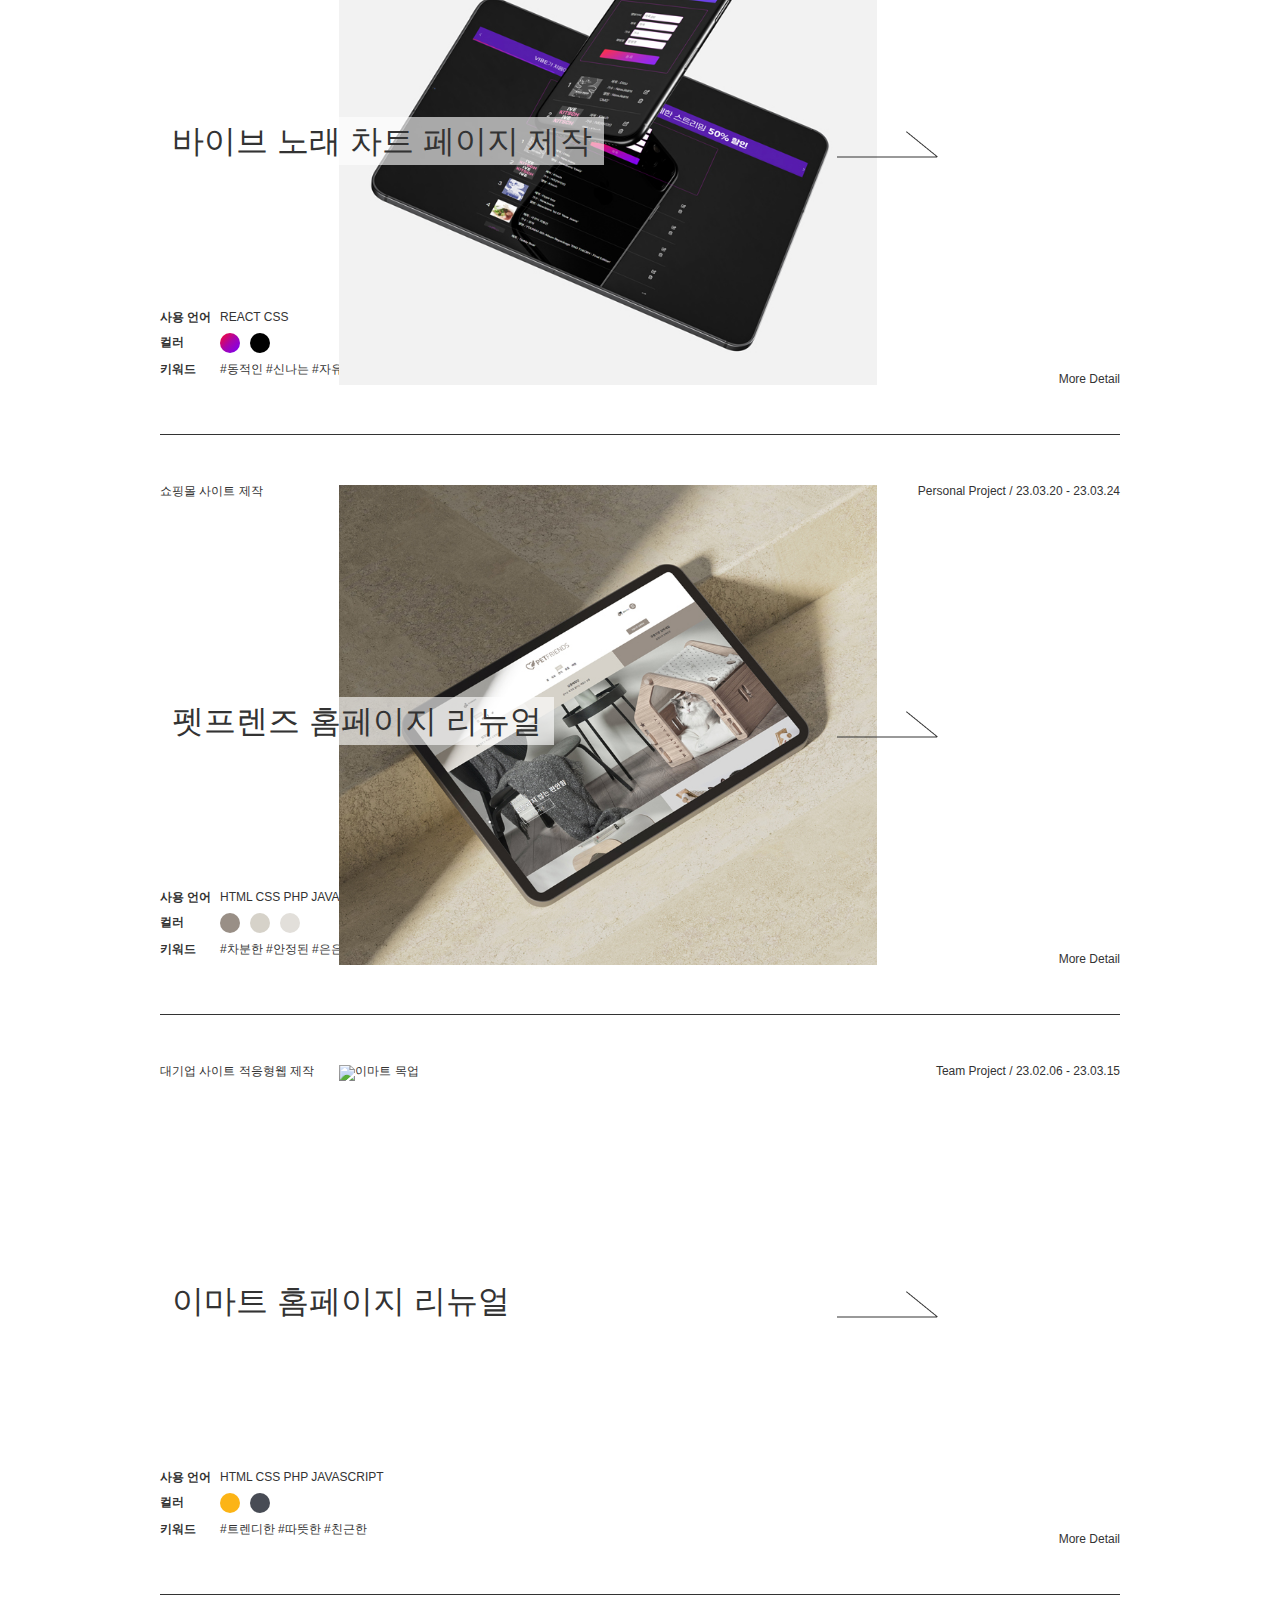
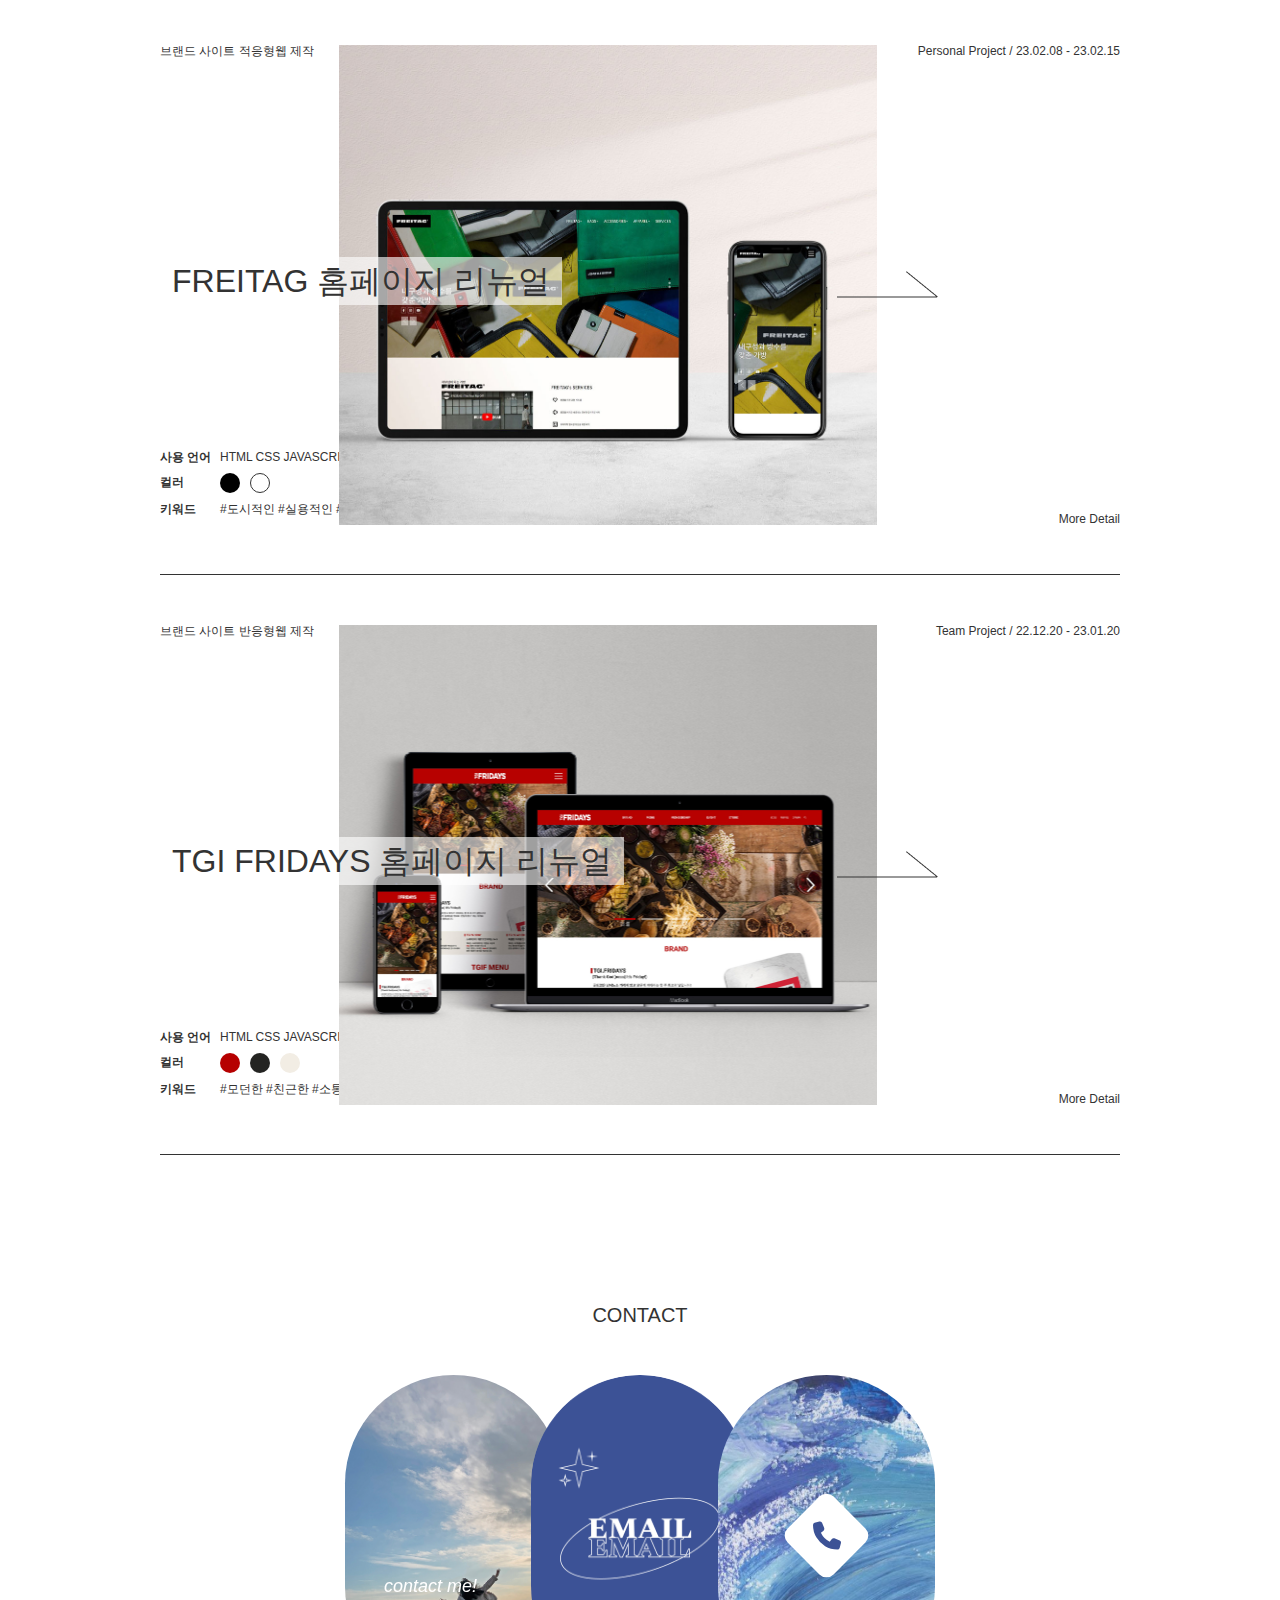
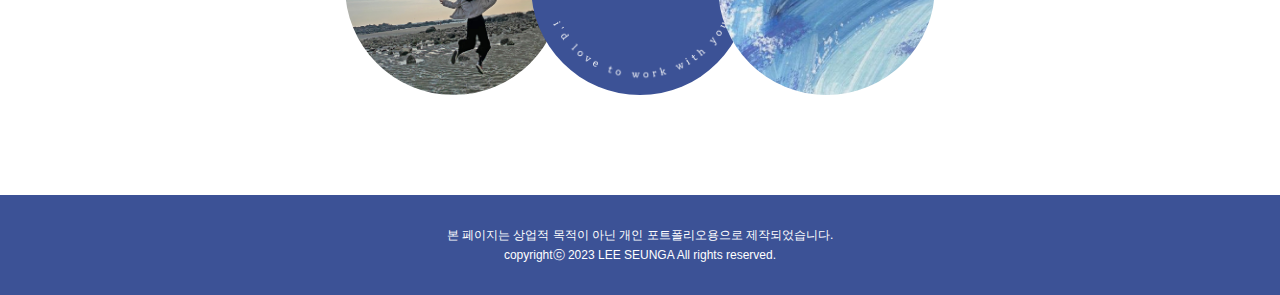
==== commit 8f8e46d0: "portfolio" ====
--- a/index.html
+++ b/index.html
@@ -175,15 +175,16 @@
           <div data-skil="javascript">
             <p>es6문법 사용을 지향합니다.</p>
             <p>event를 활용하여 동적인 효과를 적용할 수 있습니다.</p>
-            <p>JSON을 사용한 데이터 관리가 가능합니다.</p>
+            <p>javascript의 동기와 비동기 방식에 대해 이해하고 있습니다.</p>
           </div>
           <div data-skil="jquery">
             <p>다양한 종류의 슬라이드, 모달창, 스크롤 이벤트, 아코디언 메뉴 등을 구현할 수 있습니다.</p>
             <p>effect와 animate를 사용하여 동적인 효과를 적용할 수 있습니다.</p>
+            <p>Ajax를 사용하여 JSON 형식의 데이터 관리가 가능합니다.</p>
           </div>
           <div data-skil="react">
             <p>재사용 가능한 컴포넌트를 통해 개발 생산성을 향상합니다.</p>
-            <p>React-Router를 사용하여 SPA를 구현할 수 있습니다.</p>
+            <p>State 관리를 통한 CRUD가 가능합니다.</p>
             <p>Hook(useState, useEffect...)을 사용하여 함수형 컴포넌트로도 다양한 작업이 가능합니다.</p>
           </div>
           <div data-skil="bootstrap">
@@ -297,7 +298,7 @@
           </div>
           <div class="p_bottom">
             <div>
-              <p><span>사용 언어</span>REACT CSS JAVASCRIPT</p>
+              <p><span>사용 언어</span>REACT CSS</p>
               <p class="color"><span>컬러</span><span></span><span></span><span></span></p>
               <p><span>키워드</span>#동적인 #신나는 #자유로운</p>
             </div>
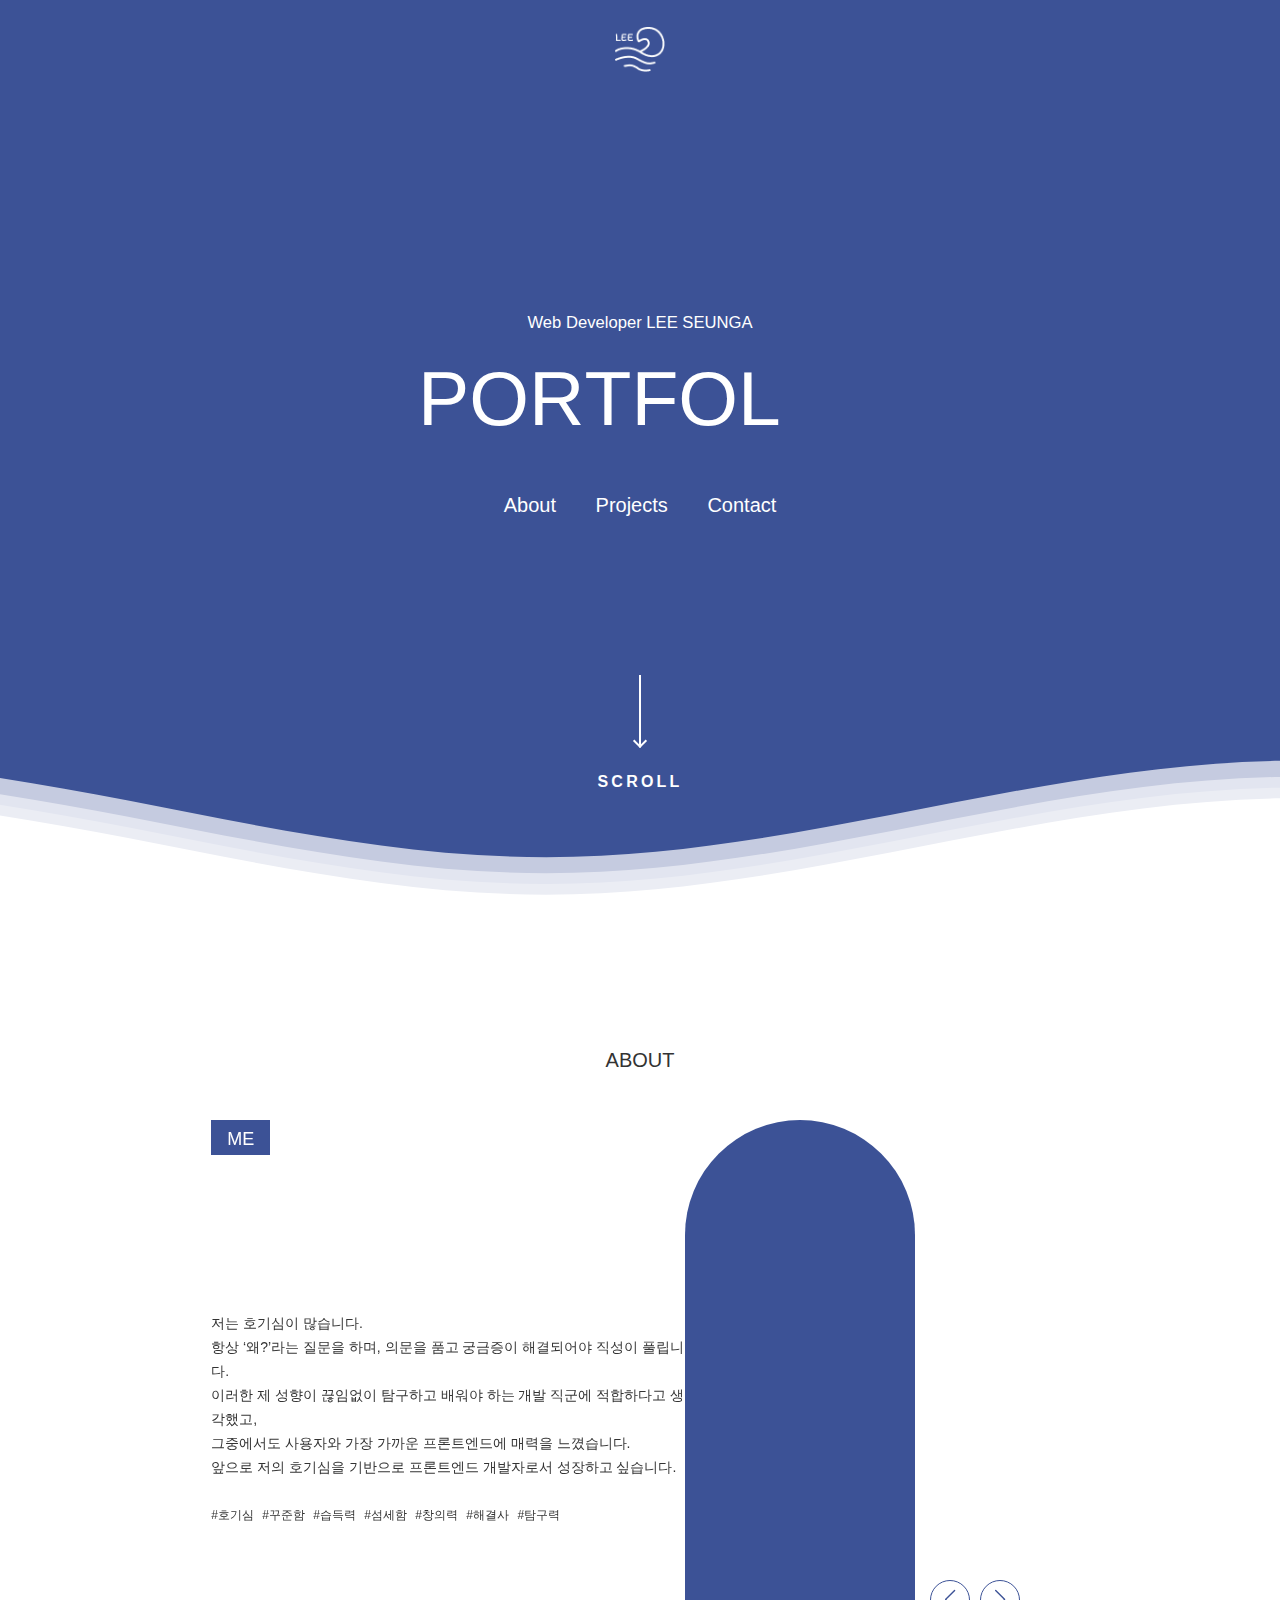
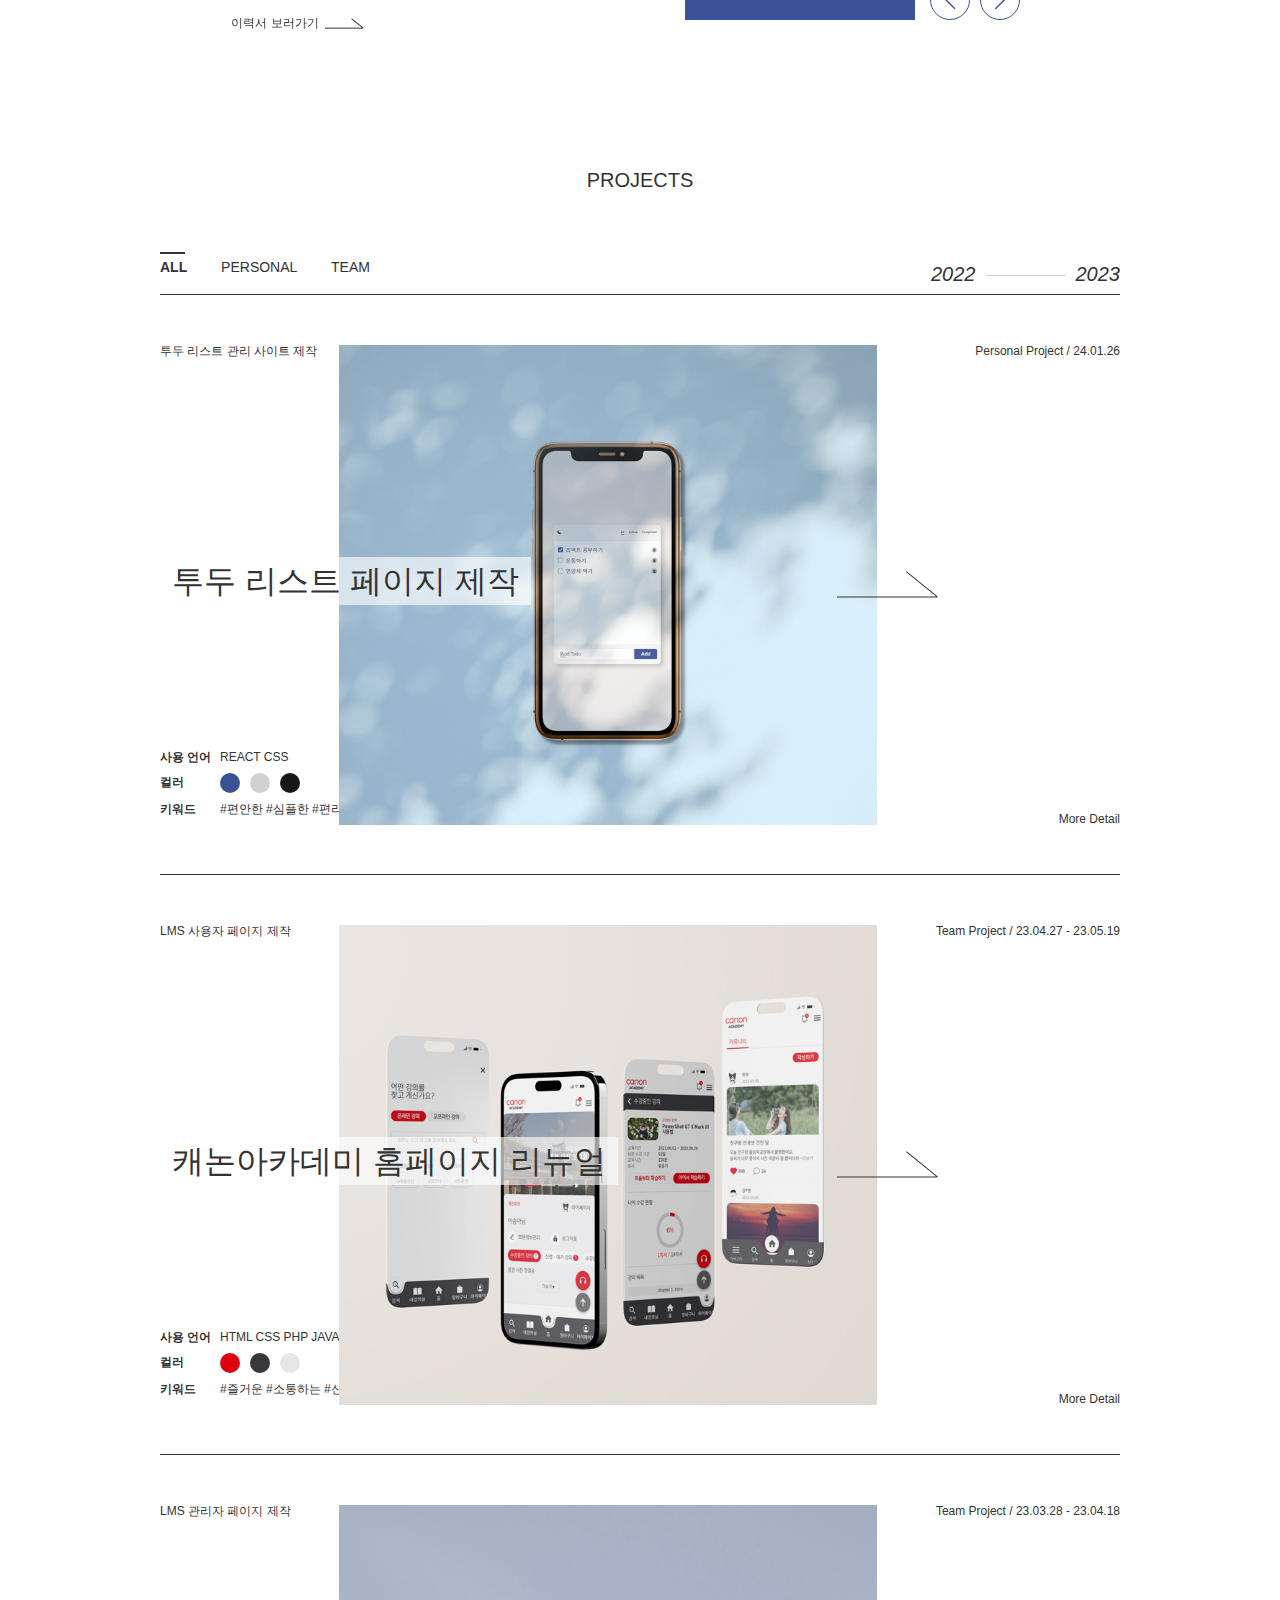
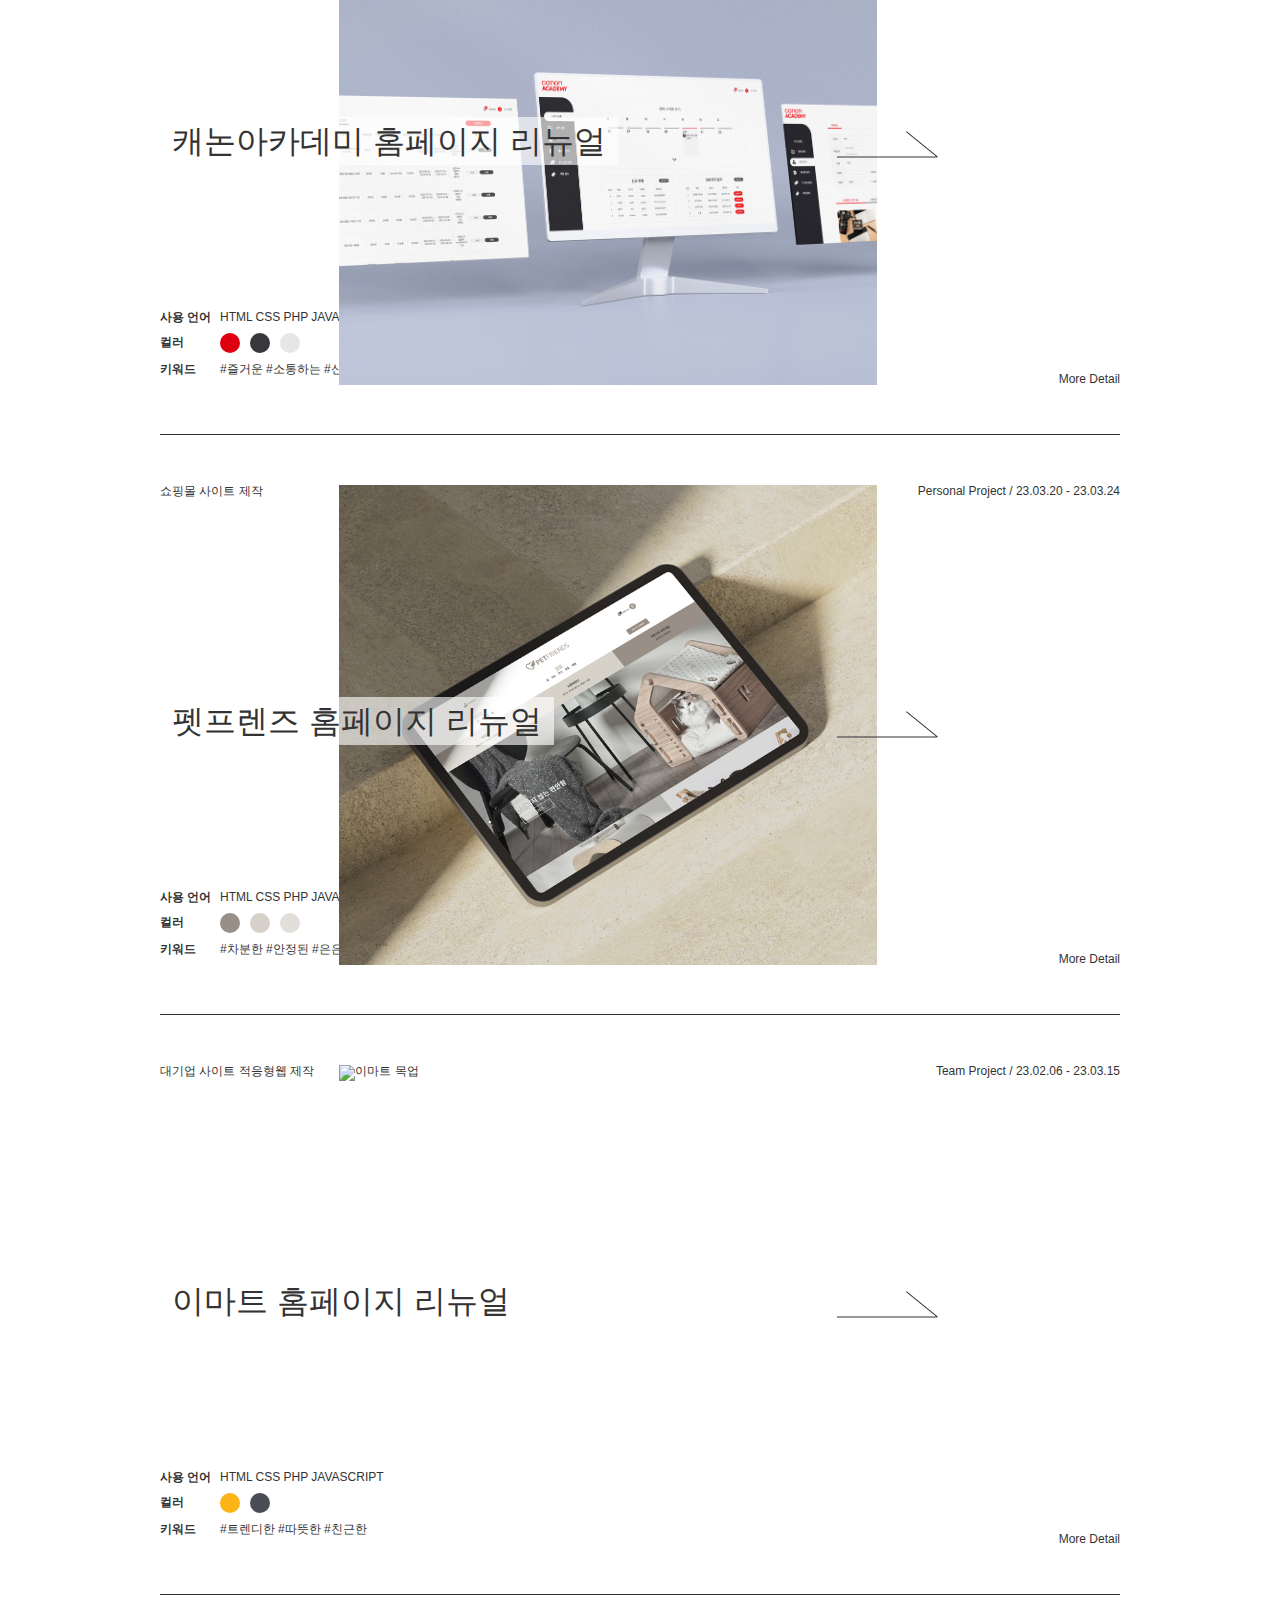
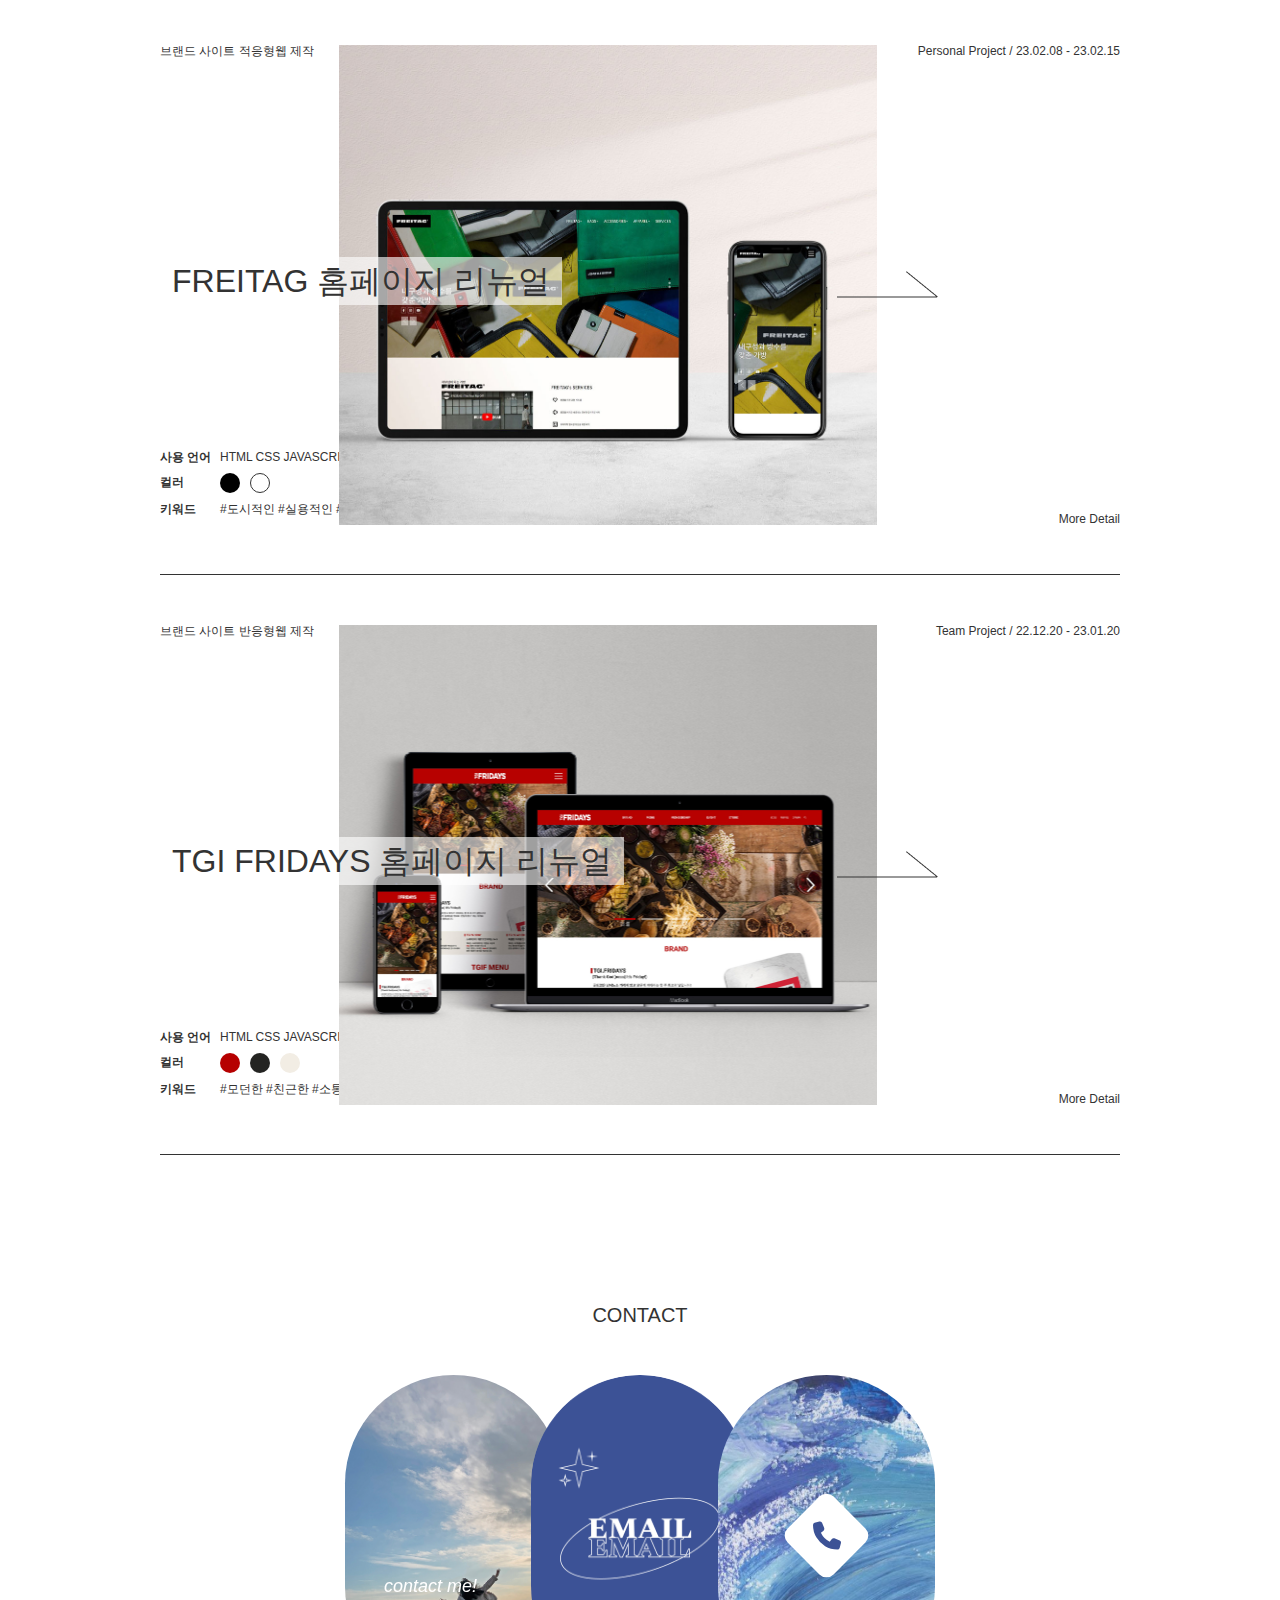
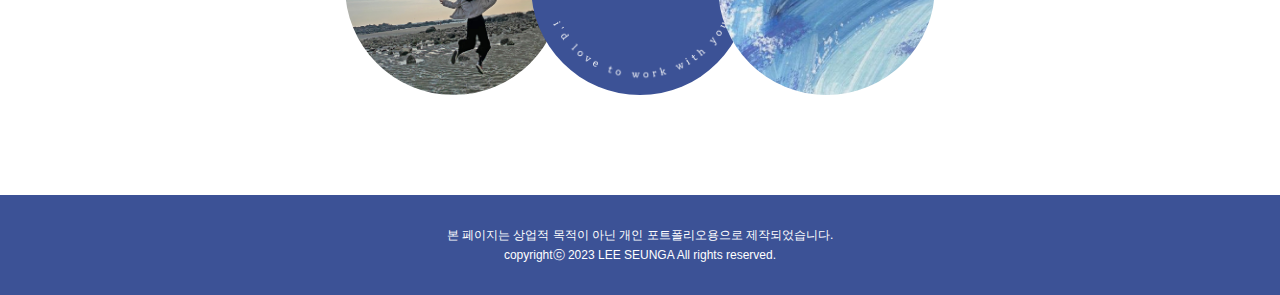
==== commit 2b8e568b: "portfolio" ====
--- a/index.html
+++ b/index.html
@@ -184,8 +184,8 @@
           </div>
           <div data-skil="react">
             <p>재사용 가능한 컴포넌트를 통해 개발 생산성을 향상합니다.</p>
-            <p>State 관리를 통한 CRUD가 가능합니다.</p>
             <p>Hook(useState, useEffect...)을 사용하여 함수형 컴포넌트로도 다양한 작업이 가능합니다.</p>
+            <p>REST API를 호출하여 CRUD 처리가 가능합니다.</p>
           </div>
           <div data-skil="bootstrap">
             <p>그리드 레이아웃을 사용하여 화면을 구성할 수 있습니다.</p>
@@ -243,6 +243,27 @@
         <input type="radio" id="personal" name="cate">
         <input type="radio" id="team" name="cate">
 
+        <!-- 투두 -->
+        <section class="unit personal todo" data-id="todo">
+          <h3>투두 리스트 페이지 제작</h3>
+          <div class="p_top">
+            <p>투두 리스트 관리 사이트 제작</p>
+            <p>Personal Project / 24.01.26</p>
+          </div>
+          <div class="p_img">
+            <img src="./images/todo.jpg" alt="투두 목업" class="mockup">
+            <span class="arrow"><img src="./images/arrow.png" alt="화살표"></span>
+          </div>
+          <div class="p_bottom">
+            <div>
+              <p><span>사용 언어</span>REACT CSS</p>
+              <p class="color"><span>컬러</span><span></span><span></span><span></span></p>
+              <p><span>키워드</span>#편안한 #심플한 #편리한</p>
+            </div>
+            <p>More Detail</p>
+          </div>
+        </section>
+
         <!-- 캐논아카데미 사용자 -->
         <section class="unit team canon" data-id="canon_user">
           <h3>캐논아카데미 홈페이지 리뉴얼</h3>
@@ -280,27 +301,6 @@
               <p><span>사용 언어</span>HTML CSS PHP JAVASCRIPT</p>
               <p class="color"><span>컬러</span><span></span><span></span><span></span></p>
               <p><span>키워드</span>#즐거운 #소통하는 #신뢰적인</p>
-            </div>
-            <p>More Detail</p>
-          </div>
-        </section>
-
-        <!-- 바이브 -->
-        <section class="unit personal vibe" data-id="vibe">
-          <h3>바이브 노래 차트 페이지 제작</h3>
-          <div class="p_top">
-            <p>목록 관리 사이트 제작</p>
-            <p>Personal Project / 23.03.27</p>
-          </div>
-          <div class="p_img">
-            <img src="./images/vibe.jpg" alt="바이브 목업" class="mockup">
-            <span class="arrow"><img src="./images/arrow.png" alt="화살표"></span>
-          </div>
-          <div class="p_bottom">
-            <div>
-              <p><span>사용 언어</span>REACT CSS</p>
-              <p class="color"><span>컬러</span><span></span><span></span><span></span></p>
-              <p><span>키워드</span>#동적인 #신나는 #자유로운</p>
             </div>
             <p>More Detail</p>
           </div>
--- a/css/main.css
+++ b/css/main.css
@@ -550,11 +550,14 @@
 #projects .project .petfriends .p_bottom .color span:nth-child(4) {
   background: #E2DFDA;
 }
-#projects .project .vibe .p_bottom .color span:nth-child(2) {
-  background: linear-gradient(135deg, #fe0929, #a805ad 50%, #7601f9);
-}
-#projects .project .vibe .p_bottom .color span:nth-child(3) {
-  background: #000;
+#projects .project .todo .p_bottom .color span:nth-child(2) {
+  background: #3C5296;
+}
+#projects .project .todo .p_bottom .color span:nth-child(3) {
+  background: #d1d1d1;
+}
+#projects .project .todo .p_bottom .color span:nth-child(4) {
+  background: #171717;
 }
 #projects .project .canon .p_bottom .color span:nth-child(2) {
   background: #DE0010;
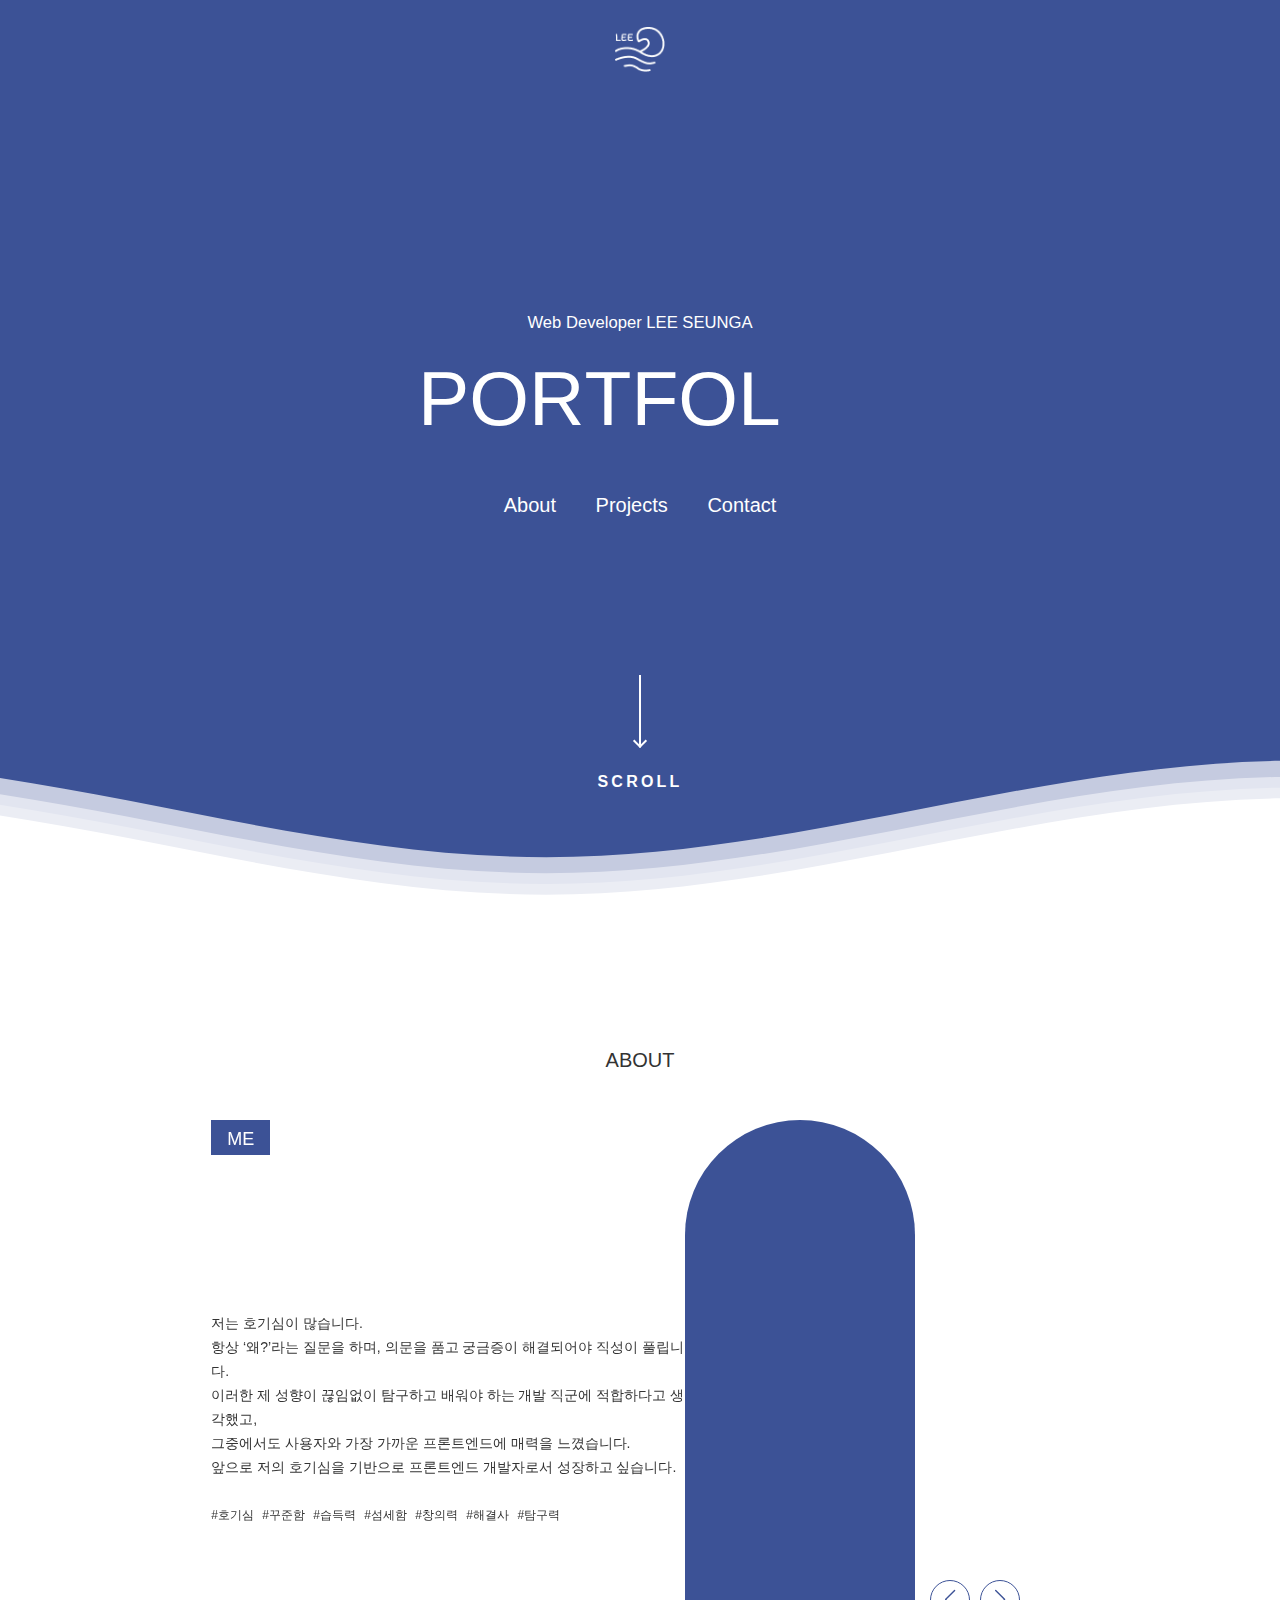
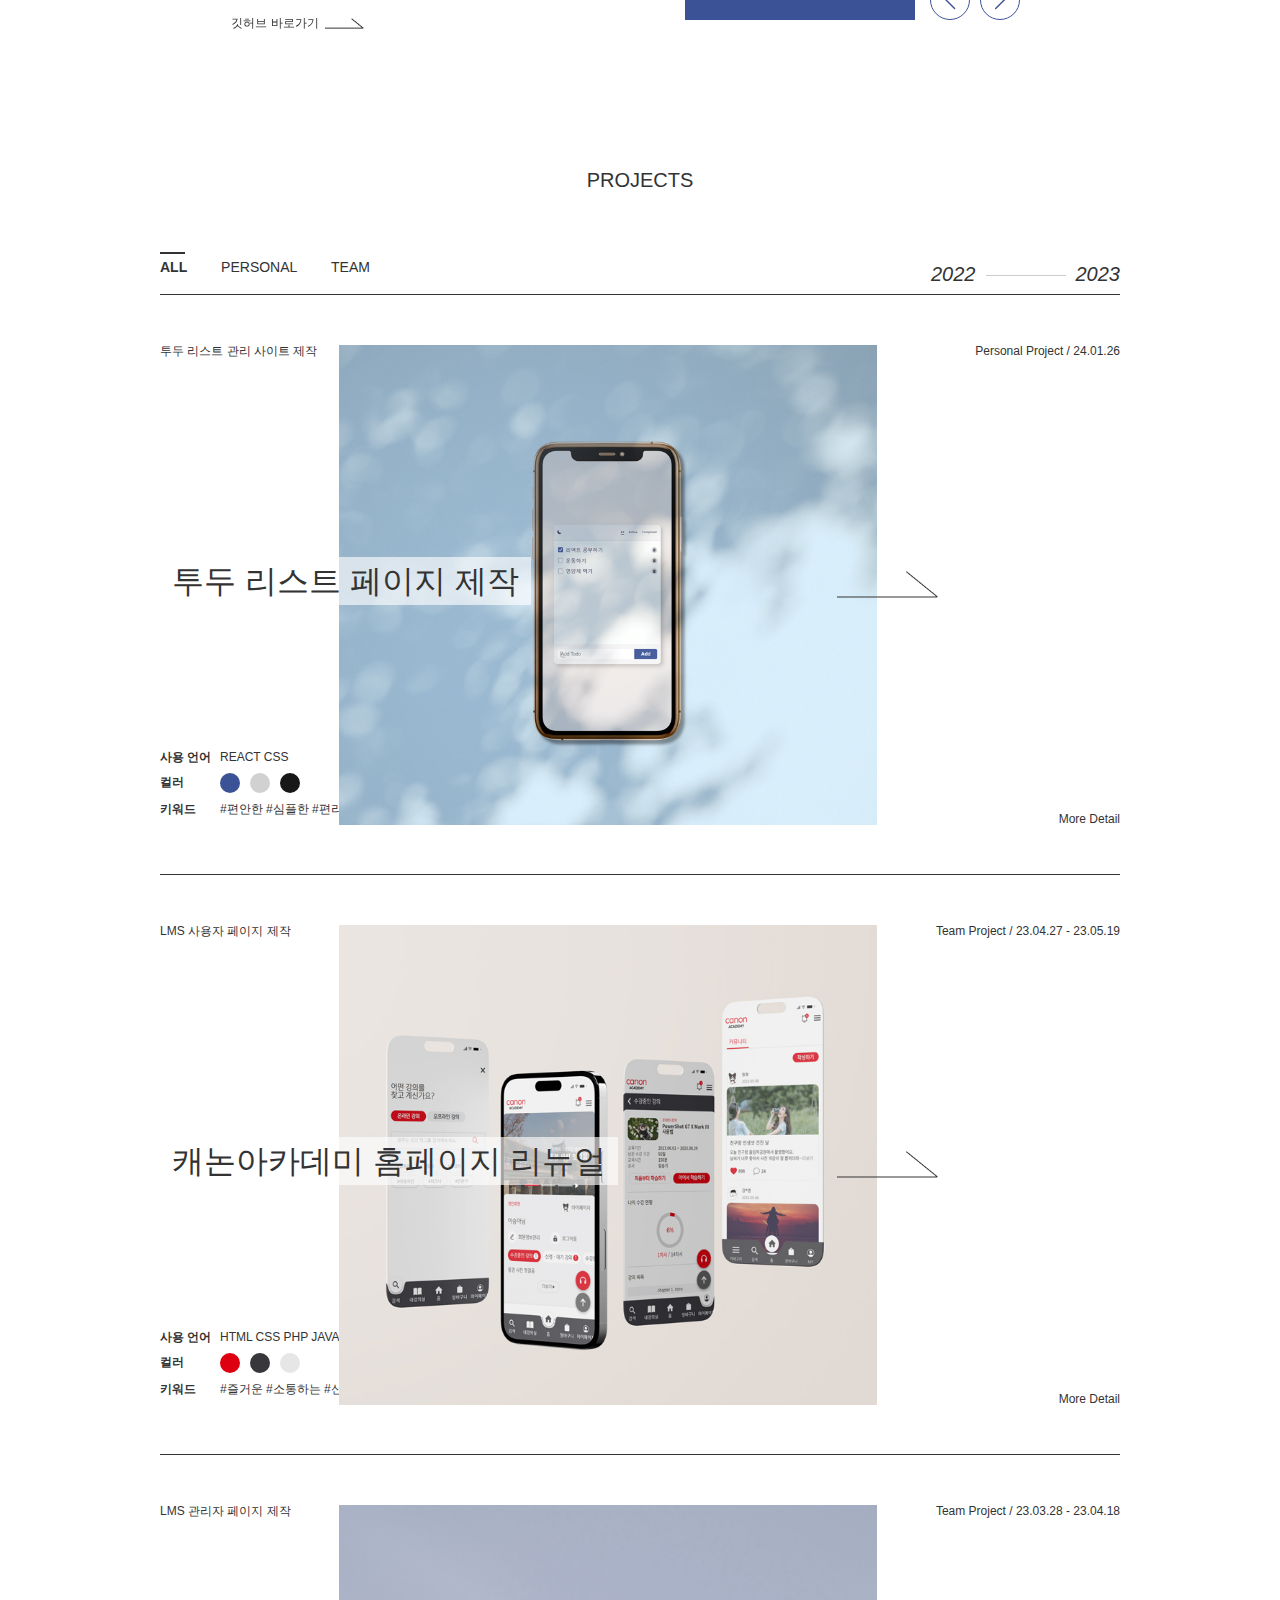
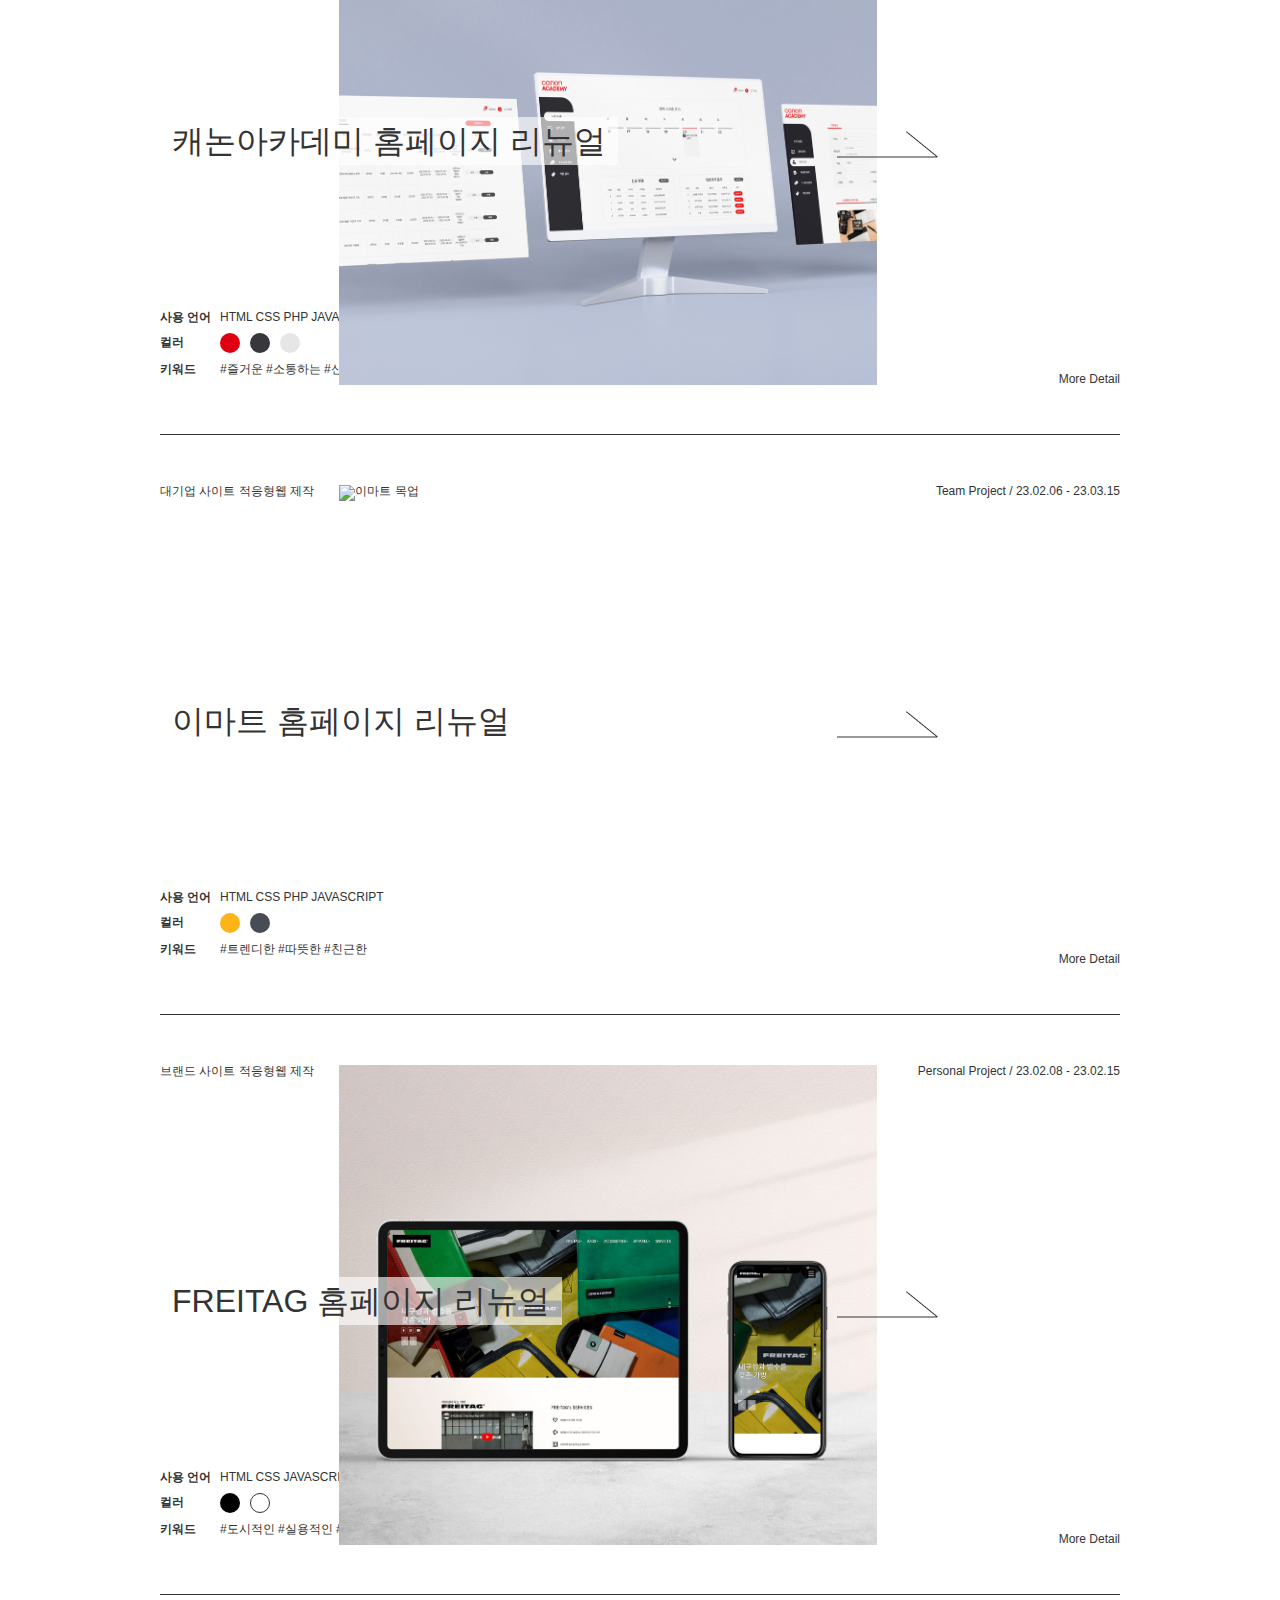
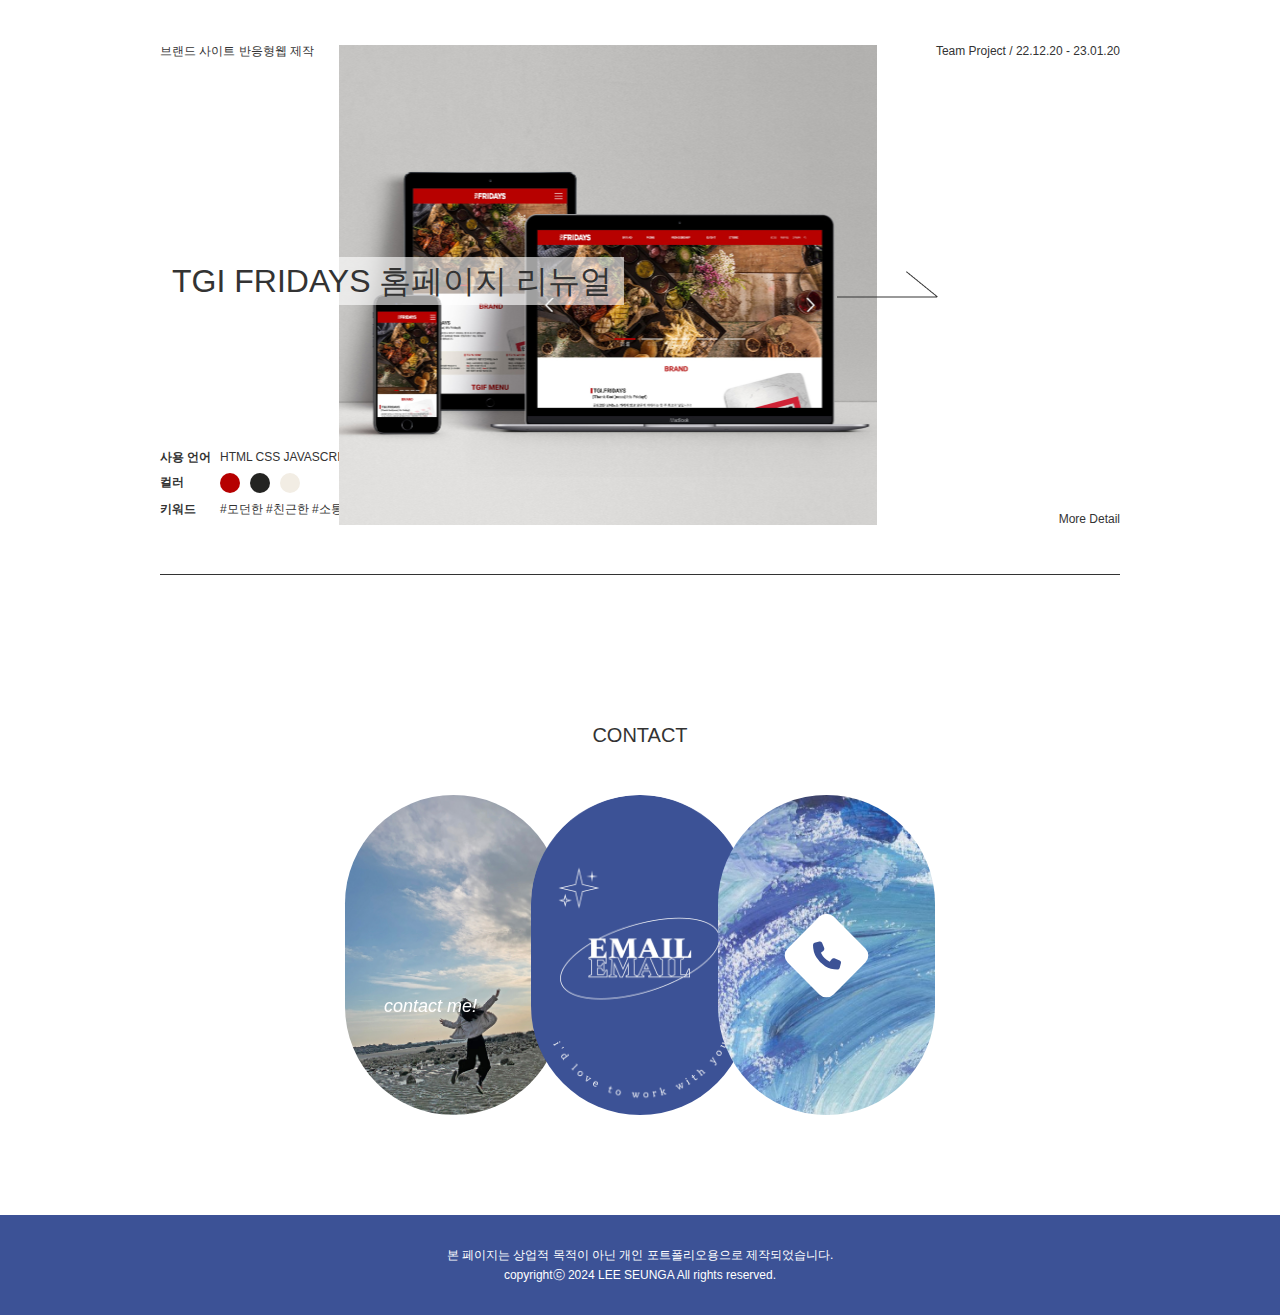
==== commit 77e7bd1e: "portfolio" ====
--- a/index.html
+++ b/index.html
@@ -1,441 +1,564 @@
 <!DOCTYPE html>
 <html lang="ko">
-
-<head>
-  <meta charset="UTF-8">
-  <meta http-equiv="X-UA-Compatible" content="IE=edge">
-  <meta name="viewport" content="width=device-width, initial-scale=1.0">
-  <meta property="og:image" content="https://xnclxud9.github.io/portfolio/images/me.jpg">
-  <meta property="og:description" content="프론트엔드 개발자를 꿈꾸는 이승아입니다.">
-  <title>이승아 포트폴리오</title>
-  <!-- 파비콘 -->
-  <link rel="shortcut icon" type="image/x-icon" href="./images/favicon.jpg">
-  <!-- 초기화 -->
-  <link rel="stylesheet" href="./css/reset.css" type="text/css">
-  <!-- 기본서식, 공통서식 -->
-  <link rel="stylesheet" href="./css/base.css" type="text/css">
-  <link rel="stylesheet" href="./css/common.css" type="text/css">
-  <!-- 메인서식 -->
-  <link rel="stylesheet" href="./css/main.css" type="text/css">
-  <!--  wave 서식 -->
-  <link rel="stylesheet" href="./css/wave.css" type="text/css">
-  <!-- 폰트어썸 -->
-  <link rel="stylesheet" href="https://cdnjs.cloudflare.com/ajax/libs/font-awesome/6.2.0/css/all.min.css">
-  <!-- css 애니메이션 -->
-  <link rel="stylesheet" href="https://cdnjs.cloudflare.com/ajax/libs/animate.css/4.1.1/animate.min.css">
-  <!-- 제이쿼리 -->
-  <script src="https://ajax.googleapis.com/ajax/libs/jquery/2.2.4/jquery.min.js"></script>
-  <!-- 스크롤 이벤트 -->
-  <link href="https://unpkg.com/aos@2.3.1/dist/aos.css" rel="stylesheet">
-  <script src="https://unpkg.com/aos@2.3.1/dist/aos.js"></script>
-  <!-- swiper slide -->
-  <link rel="stylesheet" href="https://cdn.jsdelivr.net/npm/swiper@9/swiper-bundle.min.css">
-  <script src="https://cdn.jsdelivr.net/npm/swiper@9/swiper-bundle.min.js"></script>
-  <!-- 공통 스크립트 -->
-  <script src="./script/common.js" defer></script>
-  <!-- 메인 스크립트 -->
-  <script src="./script/main.js" defer></script>
-</head>
-
-<body>
-  <!-- 헤더 -->
-  <header class="animate__animated animate__fadeInDown">
-    <h1>
-      <a href="index.html" title="메인으로 바로가기">
-        <img src="./images/logo.png" alt="상단 로고">
+  <head>
+    <meta charset="UTF-8" />
+    <meta http-equiv="X-UA-Compatible" content="IE=edge" />
+    <meta name="viewport" content="width=device-width, initial-scale=1.0" />
+    <meta
+      property="og:image"
+      content="https://xnclxud9.github.io/portfolio/images/me.jpg"
+    />
+    <meta
+      property="og:description"
+      content="프론트엔드 개발자를 꿈꾸는 이승아입니다."
+    />
+    <title>이승아 포트폴리오</title>
+    <!-- 파비콘 -->
+    <link rel="shortcut icon" type="image/x-icon" href="./images/favicon.jpg" />
+    <!-- 초기화 -->
+    <link rel="stylesheet" href="./css/reset.css" type="text/css" />
+    <!-- 기본서식, 공통서식 -->
+    <link rel="stylesheet" href="./css/base.css" type="text/css" />
+    <link rel="stylesheet" href="./css/common.css" type="text/css" />
+    <!-- 메인서식 -->
+    <link rel="stylesheet" href="./css/main.css" type="text/css" />
+    <!--  wave 서식 -->
+    <link rel="stylesheet" href="./css/wave.css" type="text/css" />
+    <!-- 폰트어썸 -->
+    <link
+      rel="stylesheet"
+      href="https://cdnjs.cloudflare.com/ajax/libs/font-awesome/6.2.0/css/all.min.css"
+    />
+    <!-- css 애니메이션 -->
+    <link
+      rel="stylesheet"
+      href="https://cdnjs.cloudflare.com/ajax/libs/animate.css/4.1.1/animate.min.css"
+    />
+    <!-- 제이쿼리 -->
+    <script src="https://ajax.googleapis.com/ajax/libs/jquery/2.2.4/jquery.min.js"></script>
+    <!-- 스크롤 이벤트 -->
+    <link href="https://unpkg.com/aos@2.3.1/dist/aos.css" rel="stylesheet" />
+    <script src="https://unpkg.com/aos@2.3.1/dist/aos.js"></script>
+    <!-- swiper slide -->
+    <link
+      rel="stylesheet"
+      href="https://cdn.jsdelivr.net/npm/swiper@9/swiper-bundle.min.css"
+    />
+    <script src="https://cdn.jsdelivr.net/npm/swiper@9/swiper-bundle.min.js"></script>
+    <!-- 공통 스크립트 -->
+    <script src="./script/common.js" defer></script>
+    <!-- 메인 스크립트 -->
+    <script src="./script/main.js" defer></script>
+  </head>
+
+  <body>
+    <!-- 헤더 -->
+    <header class="animate__animated animate__fadeInDown">
+      <h1>
+        <a href="index.html" title="메인으로 바로가기">
+          <img src="./images/logo.png" alt="상단 로고" />
+        </a>
+      </h1>
+    </header>
+
+    <!-- 메인 -->
+    <main>
+      <!-- 메인 상단 비주얼 -->
+      <article id="main_visu">
+        <p>Web Developer LEE SEUNGA</p>
+        <h2 class="heading">PORTFOLIO</h2>
+        <nav>
+          <ul class="gnb">
+            <li><a href="#about" title="about">About</a></li>
+            <li><a href="project.html" title="projects">Projects</a></li>
+            <li><a href="#contact" title="contact">Contact</a></li>
+          </ul>
+        </nav>
+
+        <!-- 스크롤 애니메이션 -->
+        <div id="scroll_down">
+          <span class="arrow_down"></span>
+          <span class="scroll_title">SCROLL</span>
+        </div>
+      </article>
+
+      <!--Waves Container-->
+      <div>
+        <svg
+          class="waves"
+          xmlns="http://www.w3.org/2000/svg"
+          xmlns:xlink="http://www.w3.org/1999/xlink"
+          viewBox="0 24 150 28"
+          preserveAspectRatio="none"
+          shape-rendering="auto"
+        >
+          <defs>
+            <path
+              id="gentle-wave"
+              d="M-160 44c30 0 58-18 88-18s 58 18 88 18 58-18 88-18 58 18 88 18 v44h-352z"
+            />
+          </defs>
+          <g class="parallax">
+            <use
+              xlink:href="#gentle-wave"
+              x="48"
+              y="0"
+              fill="rgba(255,255,255,0.7"
+            />
+            <use
+              xlink:href="#gentle-wave"
+              x="48"
+              y="3"
+              fill="rgba(255,255,255,0.5)"
+            />
+            <use
+              xlink:href="#gentle-wave"
+              x="48"
+              y="5"
+              fill="rgba(255,255,255,0.3)"
+            />
+            <use xlink:href="#gentle-wave" x="48" y="7" fill="#fff" />
+          </g>
+        </svg>
+      </div>
+      <!--Waves end-->
+
+      <!-- 어바웃 -->
+      <article id="about" class="swiper mySwiper">
+        <h2>ABOUT</h2>
+        <div class="swiper-wrapper">
+          <!-- 내 소개 -->
+          <section class="profile swiper-slide">
+            <h3>ME</h3>
+            <div class="a_title" data-aos="fade-up" data-aos-duration="1000">
+              <p>안녕하세요!</p>
+              <p><span>프론트엔드</span> 개발자를 꿈꾸는</p>
+              <p>이승아입니다.</p>
+            </div>
+            <div class="a_con">
+              <p>저는 호기심이 많습니다.</p>
+              <p>
+                항상 ‘왜?’라는 질문을 하며, 의문을 품고 궁금증이 해결되어야
+                직성이 풀립니다.
+              </p>
+              <p>
+                이러한 제 성향이 끊임없이 탐구하고 배워야 하는 개발 직군에
+                적합하다고 생각했고,
+              </p>
+              <p>
+                그중에서도 사용자와 가장 가까운 프론트엔드에 매력을 느꼈습니다.
+              </p>
+              <p>
+                앞으로 저의 호기심을 기반으로 프론트엔드 개발자로서 성장하고
+                싶습니다.
+              </p>
+            </div>
+            <div class="tag">
+              <span>#호기심</span>
+              <span>#꾸준함</span>
+              <span>#습득력</span>
+              <span>#섬세함</span>
+              <span>#창의력</span>
+              <span>#해결사</span>
+              <span>#탐구력</span>
+            </div>
+            <a
+              href="https://github.com/xnclxud9"
+              title="깃허브 바로가기"
+              target="_blank"
+              rel="noopener noreferrer"
+              >깃허브 바로가기</a
+            >
+          </section>
+          <!-- 스킬 -->
+          <section class="skil swiper-slide">
+            <h3>SKILL</h3>
+            <p>아이콘을 클릭해주세요.</p>
+            <ul>
+              <li data-skil="html">
+                <img src="./images/html5.png" alt="html5 로고" />
+              </li>
+              <li data-skil="css">
+                <img src="./images/css3.png" alt="css3 로고" />
+              </li>
+              <li data-skil="sass">
+                <img src="./images/sass.png" alt="sass 로고" />
+              </li>
+              <li data-skil="javascript">
+                <img src="./images/js.png" alt="js 로고" />
+              </li>
+              <li data-skil="jquery">
+                <img src="./images/jquery.png" alt="jquery 로고" />
+              </li>
+              <li data-skil="react">
+                <img src="./images/react.png" alt="react 로고" />
+              </li>
+              <li data-skil="bootstrap">
+                <img src="./images/bootstrap.png" alt="bootstrap 로고" />
+              </li>
+              <li data-skil="php">
+                <img src="./images/php.png" alt="php 로고" />
+              </li>
+              <li data-skil="mysql">
+                <img src="./images/mysql.png" alt="mysql 로고" />
+              </li>
+              <li data-skil="github">
+                <img src="./images/github.png" alt="github 로고" />
+              </li>
+              <li data-skil="figma">
+                <img src="./images/figma.png" alt="figma 로고" />
+              </li>
+            </ul>
+          </section>
+          <!-- 로고 -->
+          <section class="logo swiper-slide">
+            <h3>LOGO</h3>
+            <div class="a_title" data-aos="fade-up" data-aos-duration="1000">
+              <p>바다에</p>
+              <p>꾸준하게</p>
+              <p>이는 물결 <span>'파도'</span></p>
+            </div>
+            <div class="a_con">
+              <p>잔잔해 보이는 바다에도 파도는 존재합니다.</p>
+              <p>
+                파도는 오랜 시간 동안 밀려왔다 밀려가기를 반복하며 모래사장이나
+                절벽을 만들고, <br />
+                바다를 썩지 않게 합니다.
+              </p>
+              <p>이러한 파도의 꾸준함을 닮은 저를 로고로 표현하였습니다.</p>
+            </div>
+          </section>
+        </div>
+        <div class="swiper-button-next"></div>
+        <div class="swiper-button-prev"></div>
+        <!-- 아치형 공간 -->
+        <div class="arch">
+          <!-- 소개 -->
+          <div
+            class="arch_con profile"
+            data-aos="fade-down-right"
+            data-aos-duration="1000"
+          >
+            <img src="./images/me.jpg" alt="내사진" />
+          </div>
+          <!-- 스킬 -->
+          <div class="arch_con skil hidden">
+            <h3 class="skil_t">
+              저는<br /><span>이런 것들</span>도<br />할 줄 압니다.
+            </h3>
+            <div data-skil="html">
+              <p>웹 표준을 준수하여 마크업 합니다.</p>
+              <p>웹 접근성을 고려한 사용자 친화적인 웹사이트를 지향합니다.</p>
+              <p>주석을 활용하여 보기 편한 코드를 작성하기 위해 노력합니다.</p>
+            </div>
+            <div data-skil="css">
+              <p>미디어 쿼리를 사용하여 반응형 웹을 구현할 수 있습니다.</p>
+              <p>요소에 다양한 애니메이션을 적용할 수 있습니다.</p>
+            </div>
+            <div data-skil="sass">
+              <p>코드를 컴포넌트화하여 모듈 형태로 작업할 수 있습니다.</p>
+              <p>변수와 제어문 사용이 가능합니다.</p>
+            </div>
+            <div data-skil="javascript">
+              <p>es6문법 사용을 지향합니다.</p>
+              <p>event를 활용하여 동적인 효과를 적용할 수 있습니다.</p>
+              <p>javascript의 동기와 비동기 방식에 대해 이해하고 있습니다.</p>
+            </div>
+            <div data-skil="jquery">
+              <p>
+                다양한 종류의 슬라이드, 모달창, 스크롤 이벤트, 아코디언 메뉴
+                등을 구현할 수 있습니다.
+              </p>
+              <p>
+                effect와 animate를 사용하여 동적인 효과를 적용할 수 있습니다.
+              </p>
+              <p>Ajax를 사용하여 JSON 형식의 데이터 관리가 가능합니다.</p>
+            </div>
+            <div data-skil="react">
+              <p>재사용 가능한 컴포넌트를 통해 개발 생산성을 향상합니다.</p>
+              <p>
+                Hook(useState, useEffect...)을 사용하여 함수형 컴포넌트로도
+                다양한 작업이 가능합니다.
+              </p>
+              <p>REST API를 호출하여 CRUD 처리가 가능합니다.</p>
+            </div>
+            <div data-skil="bootstrap">
+              <p>그리드 레이아웃을 사용하여 화면을 구성할 수 있습니다.</p>
+              <p>
+                테이블과 페이지네이션을 사용하여 게시판 디자인이 가능합니다.
+              </p>
+            </div>
+            <div data-skil="php">
+              <p>
+                데이터베이스에 연결하여 데이터를 수집하고 관리할 수 있습니다.
+              </p>
+              <p>로그인, 회원가입 기능을 구현할 수 있습니다.</p>
+              <p>조건문을 사용하여 데이터를 출력할 수 있습니다.</p>
+            </div>
+            <div data-skil="mysql">
+              <p>관계형 데이터베이스를 통하여 데이터를 관리할 수 있습니다.</p>
+              <p>
+                쿼리문을 작성하여 데이터 생성, 조회, 수정, 삭제가 가능합니다.
+              </p>
+            </div>
+            <div data-skil="github">
+              <p>코드버전 관리와 협업을 할 수 있습니다.</p>
+            </div>
+            <div data-skil="figma">
+              <p>간단한 이미지 작업이 가능합니다.</p>
+              <p>스타일, 컴포넌트 사용과 프로토타입 제작이 가능합니다.</p>
+            </div>
+          </div>
+          <!-- 로고 -->
+          <div class="arch_con logo hidden">
+            <img src="./images/a_logo.png" alt="로고" />
+            <dl>
+              <dt>바다</dt>
+              <dd>잔잔한 바다는 저의 차분한 성격을 의미합니다.</dd>
+              <dt>물결</dt>
+              <dd>
+                어떤 장애물에도 멈추지 않고 흐르는 물결처럼, 목표를 향해 두려움
+                없이 정진하는 저의 성향을 의미합니다.
+              </dd>
+              <dt>파도</dt>
+              <dd>
+                오랜 시간 동안 돌을 깎아서 모래사장과 절벽을 만드는 파도처럼,
+                꾸준히 노력하며 발전하는 저를 의미합니다.
+              </dd>
+            </dl>
+          </div>
+        </div>
+      </article>
+
+      <!-- 프로젝트 -->
+      <article id="projects">
+        <h2>PROJECTS</h2>
+        <div class="category">
+          <label for="all">ALL</label>
+          <label for="personal">PERSONAL</label>
+          <label for="team">TEAM</label>
+          <span class="line">&nbsp;</span>
+
+          <div class="year">
+            <span>2022</span>
+            <span>2023</span>
+          </div>
+        </div>
+
+        <div class="project">
+          <input type="radio" id="all" name="cate" checked />
+          <input type="radio" id="personal" name="cate" />
+          <input type="radio" id="team" name="cate" />
+
+          <!-- 투두 -->
+          <section class="unit personal todo" data-id="todo">
+            <h3>투두 리스트 페이지 제작</h3>
+            <div class="p_top">
+              <p>투두 리스트 관리 사이트 제작</p>
+              <p>Personal Project / 24.01.26</p>
+            </div>
+            <div class="p_img">
+              <img src="./images/todo.jpg" alt="투두 목업" class="mockup" />
+              <span class="arrow"
+                ><img src="./images/arrow.png" alt="화살표"
+              /></span>
+            </div>
+            <div class="p_bottom">
+              <div>
+                <p><span>사용 언어</span>REACT CSS</p>
+                <p class="color">
+                  <span>컬러</span><span></span><span></span><span></span>
+                </p>
+                <p><span>키워드</span>#편안한 #심플한 #편리한</p>
+              </div>
+              <p>More Detail</p>
+            </div>
+          </section>
+
+          <!-- 캐논아카데미 사용자 -->
+          <section class="unit team canon" data-id="canon_user">
+            <h3>캐논아카데미 홈페이지 리뉴얼</h3>
+            <div class="p_top">
+              <p>LMS 사용자 페이지 제작</p>
+              <p>Team Project / 23.04.27 - 23.05.19</p>
+            </div>
+            <div class="p_img">
+              <img
+                src="./images/canon_user.jpg"
+                alt="캐논 사용자 목업"
+                class="mockup"
+              />
+              <span class="arrow"
+                ><img src="./images/arrow.png" alt="화살표"
+              /></span>
+            </div>
+            <div class="p_bottom">
+              <div>
+                <p><span>사용 언어</span>HTML CSS PHP JAVASCRIPT</p>
+                <p class="color">
+                  <span>컬러</span><span></span><span></span><span></span>
+                </p>
+                <p><span>키워드</span>#즐거운 #소통하는 #신뢰적인</p>
+              </div>
+              <p>More Detail</p>
+            </div>
+          </section>
+
+          <!-- 캐논아카데미 관리자 -->
+          <section class="unit team canon" data-id="canon_admin">
+            <h3>캐논아카데미 홈페이지 리뉴얼</h3>
+            <div class="p_top">
+              <p>LMS 관리자 페이지 제작</p>
+              <p>Team Project / 23.03.28 - 23.04.18</p>
+            </div>
+            <div class="p_img">
+              <img
+                src="./images/canon_admin.jpg"
+                alt="캐논 관리자 목업"
+                class="mockup"
+              />
+              <span class="arrow"
+                ><img src="./images/arrow.png" alt="화살표"
+              /></span>
+            </div>
+            <div class="p_bottom">
+              <div>
+                <p><span>사용 언어</span>HTML CSS PHP JAVASCRIPT</p>
+                <p class="color">
+                  <span>컬러</span><span></span><span></span><span></span>
+                </p>
+                <p><span>키워드</span>#즐거운 #소통하는 #신뢰적인</p>
+              </div>
+              <p>More Detail</p>
+            </div>
+          </section>
+
+          <!-- 이마트 -->
+          <section class="unit team emart" data-id="emart">
+            <h3>이마트 홈페이지 리뉴얼</h3>
+            <div class="p_top">
+              <p>대기업 사이트 적응형웹 제작</p>
+              <p>Team Project / 23.02.06 - 23.03.15</p>
+            </div>
+            <div class="p_img">
+              <img src="./images/emart.jpg" alt="이마트 목업" class="mockup" />
+              <span class="arrow"
+                ><img src="./images/arrow.png" alt="화살표"
+              /></span>
+            </div>
+            <div class="p_bottom">
+              <div>
+                <p><span>사용 언어</span>HTML CSS PHP JAVASCRIPT</p>
+                <p class="color"><span>컬러</span><span></span><span></span></p>
+                <p><span>키워드</span>#트렌디한 #따뜻한 #친근한</p>
+              </div>
+              <p>More Detail</p>
+            </div>
+          </section>
+
+          <!-- 프라이탁 -->
+          <section class="unit personal freitag" data-id="freitag">
+            <h3>FREITAG 홈페이지 리뉴얼</h3>
+            <div class="p_top">
+              <p>브랜드 사이트 적응형웹 제작</p>
+              <p>Personal Project / 23.02.08 - 23.02.15</p>
+            </div>
+            <div class="p_img">
+              <img
+                src="./images/freitag.jpg"
+                alt="freitag 목업"
+                class="mockup"
+              />
+              <span class="arrow"
+                ><img src="./images/arrow.png" alt="화살표"
+              /></span>
+            </div>
+            <div class="p_bottom">
+              <div>
+                <p><span>사용 언어</span>HTML CSS JAVASCRIPT</p>
+                <p class="color"><span>컬러</span><span></span><span></span></p>
+                <p><span>키워드</span>#도시적인 #실용적인 #심플한</p>
+              </div>
+              <p>More Detail</p>
+            </div>
+          </section>
+
+          <!-- 티지아이 -->
+          <section class="unit team tgi" data-id="tgi">
+            <h3>TGI FRIDAYS 홈페이지 리뉴얼</h3>
+            <div class="p_top">
+              <p>브랜드 사이트 반응형웹 제작</p>
+              <p>Team Project / 22.12.20 - 23.01.20</p>
+            </div>
+            <div class="p_img">
+              <img src="./images/tgi.jpg" alt="tgi 목업" class="mockup" />
+              <span class="arrow"
+                ><img src="./images/arrow.png" alt="화살표"
+              /></span>
+            </div>
+            <div class="p_bottom">
+              <div>
+                <p><span>사용 언어</span>HTML CSS JAVASCRIPT</p>
+                <p class="color">
+                  <span>컬러</span><span></span><span></span><span></span>
+                </p>
+                <p><span>키워드</span>#모던한 #친근한 #소통하는</p>
+              </div>
+              <p>More Detail</p>
+            </div>
+          </section>
+        </div>
+      </article>
+
+      <!-- 컨택 -->
+      <article id="contact">
+        <h2>CONTACT</h2>
+        <div class="con_wrap">
+          <div class="con resume">
+            <div class="card front">
+              <p>contact me!</p>
+            </div>
+            <div class="card back">
+              <a
+                href="https://github.com/xnclxud9"
+                title="깃허브 바로가기"
+                target="_blank"
+                rel="noopener noreferrer"
+                >깃허브 바로가기</a
+              >
+            </div>
+          </div>
+          <div class="con email">
+            <div class="card front"></div>
+            <div class="card back">
+              <a href="mailto:xnclxud9@gmail.com" title="이메일 보내기"
+                >xnclxud9@gmail.com</a
+              >
+            </div>
+          </div>
+          <div class="con phone">
+            <div class="card front">
+              <span><i class="fas fa-phone"></i></span>
+            </div>
+            <div class="card back">
+              <a href="tel:010-9796-8110" title="전화하기">010-9796-8110</a>
+            </div>
+          </div>
+        </div>
+      </article>
+    </main>
+
+    <!-- 푸터 -->
+    <footer>
+      <!-- 탑버튼 -->
+      <a href="#" title="상단으로 가기" class="t_btn">
+        <i class="fas fa-angle-up"></i>
+        TOP
       </a>
-    </h1>
-  </header>
-
-  <!-- 메인 -->
-  <main>
-    <!-- 메인 상단 비주얼 -->
-    <article id="main_visu">
-      <p>Web Developer LEE SEUNGA</p>
-      <h2 class="heading">PORTFOLIO</h2>
-      <nav>
-        <ul class="gnb">
-          <li><a href="#about" title="about">About</a></li>
-          <li><a href="project.html" title="projects">Projects</a></li>
-          <li><a href="#contact" title="contact">Contact</a></li>
-        </ul>
-      </nav>
-
-      <!-- 스크롤 애니메이션 -->
-      <div id="scroll_down">
-        <span class="arrow_down"></span>
-        <span class="scroll_title">SCROLL</span>
-      </div>
-    </article>
-
-    <!--Waves Container-->
-    <div>
-      <svg class="waves" xmlns="http://www.w3.org/2000/svg" xmlns:xlink="http://www.w3.org/1999/xlink"
-        viewBox="0 24 150 28" preserveAspectRatio="none" shape-rendering="auto">
-        <defs>
-          <path id="gentle-wave" d="M-160 44c30 0 58-18 88-18s 58 18 88 18 58-18 88-18 58 18 88 18 v44h-352z" />
-        </defs>
-        <g class="parallax">
-          <use xlink:href="#gentle-wave" x="48" y="0" fill="rgba(255,255,255,0.7" />
-          <use xlink:href="#gentle-wave" x="48" y="3" fill="rgba(255,255,255,0.5)" />
-          <use xlink:href="#gentle-wave" x="48" y="5" fill="rgba(255,255,255,0.3)" />
-          <use xlink:href="#gentle-wave" x="48" y="7" fill="#fff" />
-        </g>
-      </svg>
-    </div>
-    <!--Waves end-->
-
-    <!-- 어바웃 -->
-    <article id="about" class="swiper mySwiper">
-      <h2>ABOUT</h2>
-      <div class="swiper-wrapper">
-        <!-- 내 소개 -->
-        <section class="profile swiper-slide">
-          <h3>ME</h3>
-          <div class="a_title" data-aos="fade-up" data-aos-duration="1000">
-            <p>안녕하세요!</p>
-            <p><span>프론트엔드</span> 개발자를 꿈꾸는</p>
-            <p>이승아입니다.</p>
-          </div>
-          <div class="a_con">
-            <p>저는 호기심이 많습니다.</p>
-            <p>항상 ‘왜?’라는 질문을 하며, 의문을 품고 궁금증이 해결되어야 직성이 풀립니다.</p>
-            <p>이러한 제 성향이 끊임없이 탐구하고 배워야 하는 개발 직군에 적합하다고 생각했고,</p>
-            <p>그중에서도 사용자와 가장 가까운 프론트엔드에 매력을 느꼈습니다.</p>
-            <p>앞으로 저의 호기심을 기반으로 프론트엔드 개발자로서 성장하고 싶습니다.</p>
-          </div>
-          <div class="tag">
-            <span>#호기심</span>
-            <span>#꾸준함</span>
-            <span>#습득력</span>
-            <span>#섬세함</span>
-            <span>#창의력</span>
-            <span>#해결사</span>
-            <span>#탐구력</span>
-          </div>
-          <a href="./file/resume.pdf" title="이력서 보러가기">이력서 보러가기</a>
-        </section>
-        <!-- 스킬 -->
-        <section class="skil swiper-slide">
-          <h3>SKILL</h3>
-          <p>아이콘을 클릭해주세요.</p>
-          <ul>
-            <li data-skil="html"><img src="./images/html5.png" alt="html5 로고"></li>
-            <li data-skil="css"><img src="./images/css3.png" alt="css3 로고"></li>
-            <li data-skil="sass"><img src="./images/sass.png" alt="sass 로고"></li>
-            <li data-skil="javascript"><img src="./images/js.png" alt="js 로고"></li>
-            <li data-skil="jquery"><img src="./images/jquery.png" alt="jquery 로고"></li>
-            <li data-skil="react"><img src="./images/react.png" alt="react 로고"></li>
-            <li data-skil="bootstrap"><img src="./images/bootstrap.png" alt="bootstrap 로고"></li>
-            <li data-skil="php"><img src="./images/php.png" alt="php 로고"></li>
-            <li data-skil="mysql"><img src="./images/mysql.png" alt="mysql 로고"></li>
-            <li data-skil="github"><img src="./images/github.png" alt="github 로고"></li>
-            <li data-skil="figma"><img src="./images/figma.png" alt="figma 로고"></li>
-          </ul>
-        </section>
-        <!-- 로고 -->
-        <section class="logo swiper-slide">
-          <h3>LOGO</h3>
-          <div class="a_title" data-aos="fade-up" data-aos-duration="1000">
-            <p>바다에</p>
-            <p>꾸준하게</p>
-            <p>이는 물결 <span>'파도'</span></p>
-          </div>
-          <div class="a_con">
-            <p>잔잔해 보이는 바다에도 파도는 존재합니다.</p>
-            <p>파도는 오랜 시간 동안 밀려왔다 밀려가기를 반복하며 모래사장이나 절벽을 만들고, <br> 바다를 썩지 않게 합니다.</p>
-            <p>이러한 파도의 꾸준함을 닮은 저를 로고로 표현하였습니다.</p>
-          </div>
-        </section>
-      </div>
-      <div class="swiper-button-next"></div>
-      <div class="swiper-button-prev"></div>
-      <!-- 아치형 공간 -->
-      <div class="arch">
-        <!-- 소개 -->
-        <div class="arch_con profile" data-aos="fade-down-right" data-aos-duration="1000">
-          <img src="./images/me.jpg" alt="내사진">
-        </div>
-        <!-- 스킬 -->
-        <div class="arch_con skil hidden">
-          <h3 class="skil_t">저는<br><span>이런 것들</span>도<br>할 줄 압니다.</h3>
-          <div data-skil="html">
-            <p>웹 표준을 준수하여 마크업 합니다.</p>
-            <p>웹 접근성을 고려한 사용자 친화적인 웹사이트를 지향합니다.</p>
-            <p>주석을 활용하여 보기 편한 코드를 작성하기 위해 노력합니다.</p>
-          </div>
-          <div data-skil="css">
-            <p>미디어 쿼리를 사용하여 반응형 웹을 구현할 수 있습니다.</p>
-            <p>요소에 다양한 애니메이션을 적용할 수 있습니다.</p>
-          </div>
-          <div data-skil="sass">
-            <p>코드를 컴포넌트화하여 모듈 형태로 작업할 수 있습니다.</p>
-            <p>변수와 제어문 사용이 가능합니다.</p>
-          </div>
-          <div data-skil="javascript">
-            <p>es6문법 사용을 지향합니다.</p>
-            <p>event를 활용하여 동적인 효과를 적용할 수 있습니다.</p>
-            <p>javascript의 동기와 비동기 방식에 대해 이해하고 있습니다.</p>
-          </div>
-          <div data-skil="jquery">
-            <p>다양한 종류의 슬라이드, 모달창, 스크롤 이벤트, 아코디언 메뉴 등을 구현할 수 있습니다.</p>
-            <p>effect와 animate를 사용하여 동적인 효과를 적용할 수 있습니다.</p>
-            <p>Ajax를 사용하여 JSON 형식의 데이터 관리가 가능합니다.</p>
-          </div>
-          <div data-skil="react">
-            <p>재사용 가능한 컴포넌트를 통해 개발 생산성을 향상합니다.</p>
-            <p>Hook(useState, useEffect...)을 사용하여 함수형 컴포넌트로도 다양한 작업이 가능합니다.</p>
-            <p>REST API를 호출하여 CRUD 처리가 가능합니다.</p>
-          </div>
-          <div data-skil="bootstrap">
-            <p>그리드 레이아웃을 사용하여 화면을 구성할 수 있습니다.</p>
-            <p>테이블과 페이지네이션을 사용하여 게시판 디자인이 가능합니다.</p>
-          </div>
-          <div data-skil="php">
-            <p>데이터베이스에 연결하여 데이터를 수집하고 관리할 수 있습니다.</p>
-            <p>로그인, 회원가입 기능을 구현할 수 있습니다.</p>
-            <p>조건문을 사용하여 데이터를 출력할 수 있습니다.</p>
-          </div>
-          <div data-skil="mysql">
-            <p>관계형 데이터베이스를 통하여 데이터를 관리할 수 있습니다.</p>
-            <p>쿼리문을 작성하여 데이터 생성, 조회, 수정, 삭제가 가능합니다.</p>
-          </div>
-          <div data-skil="github">
-            <p>코드버전 관리와 협업을 할 수 있습니다.</p>
-          </div>
-          <div data-skil="figma">
-            <p>간단한 이미지 작업이 가능합니다.</p>
-            <p>스타일, 컴포넌트 사용과 프로토타입 제작이 가능합니다.</p>
-          </div>
-        </div>
-        <!-- 로고 -->
-        <div class="arch_con logo hidden">
-          <img src="./images/a_logo.png" alt="로고">
-          <dl>
-            <dt>바다</dt>
-            <dd>잔잔한 바다는 저의 차분한 성격을 의미합니다.</dd>
-            <dt>물결</dt>
-            <dd>어떤 장애물에도 멈추지 않고 흐르는 물결처럼, 목표를 향해 두려움 없이 정진하는 저의 성향을 의미합니다.</dd>
-            <dt>파도</dt>
-            <dd>오랜 시간 동안 돌을 깎아서 모래사장과 절벽을 만드는 파도처럼, 꾸준히 노력하며 발전하는 저를 의미합니다.</dd>
-          </dl>
-        </div>
-      </div>
-    </article>
-
-    <!-- 프로젝트 -->
-    <article id="projects">
-      <h2>PROJECTS</h2>
-      <div class="category">
-        <label for="all">ALL</label>
-        <label for="personal">PERSONAL</label>
-        <label for="team">TEAM</label>
-        <span class="line">&nbsp;</span>
-
-        <div class="year">
-          <span>2022</span>
-          <span>2023</span>
-        </div>
-      </div>
-
-      <div class="project">
-        <input type="radio" id="all" name="cate" checked>
-        <input type="radio" id="personal" name="cate">
-        <input type="radio" id="team" name="cate">
-
-        <!-- 투두 -->
-        <section class="unit personal todo" data-id="todo">
-          <h3>투두 리스트 페이지 제작</h3>
-          <div class="p_top">
-            <p>투두 리스트 관리 사이트 제작</p>
-            <p>Personal Project / 24.01.26</p>
-          </div>
-          <div class="p_img">
-            <img src="./images/todo.jpg" alt="투두 목업" class="mockup">
-            <span class="arrow"><img src="./images/arrow.png" alt="화살표"></span>
-          </div>
-          <div class="p_bottom">
-            <div>
-              <p><span>사용 언어</span>REACT CSS</p>
-              <p class="color"><span>컬러</span><span></span><span></span><span></span></p>
-              <p><span>키워드</span>#편안한 #심플한 #편리한</p>
-            </div>
-            <p>More Detail</p>
-          </div>
-        </section>
-
-        <!-- 캐논아카데미 사용자 -->
-        <section class="unit team canon" data-id="canon_user">
-          <h3>캐논아카데미 홈페이지 리뉴얼</h3>
-          <div class="p_top">
-            <p>LMS 사용자 페이지 제작</p>
-            <p>Team Project / 23.04.27 - 23.05.19</p>
-          </div>
-          <div class="p_img">
-            <img src="./images/canon_user.jpg" alt="캐논 사용자 목업" class="mockup">
-            <span class="arrow"><img src="./images/arrow.png" alt="화살표"></span>
-          </div>
-          <div class="p_bottom">
-            <div>
-              <p><span>사용 언어</span>HTML CSS PHP JAVASCRIPT</p>
-              <p class="color"><span>컬러</span><span></span><span></span><span></span></p>
-              <p><span>키워드</span>#즐거운 #소통하는 #신뢰적인</p>
-            </div>
-            <p>More Detail</p>
-          </div>
-        </section>
-
-        <!-- 캐논아카데미 관리자 -->
-        <section class="unit team canon" data-id="canon_admin">
-          <h3>캐논아카데미 홈페이지 리뉴얼</h3>
-          <div class="p_top">
-            <p>LMS 관리자 페이지 제작</p>
-            <p>Team Project / 23.03.28 - 23.04.18</p>
-          </div>
-          <div class="p_img">
-            <img src="./images/canon_admin.jpg" alt="캐논 관리자 목업" class="mockup">
-            <span class="arrow"><img src="./images/arrow.png" alt="화살표"></span>
-          </div>
-          <div class="p_bottom">
-            <div>
-              <p><span>사용 언어</span>HTML CSS PHP JAVASCRIPT</p>
-              <p class="color"><span>컬러</span><span></span><span></span><span></span></p>
-              <p><span>키워드</span>#즐거운 #소통하는 #신뢰적인</p>
-            </div>
-            <p>More Detail</p>
-          </div>
-        </section>
-
-        <!-- 펫프렌즈 -->
-        <section class="unit personal petfriends" data-id="petfriends">
-          <h3>펫프렌즈 홈페이지 리뉴얼</h3>
-          <div class="p_top">
-            <p>쇼핑몰 사이트 제작</p>
-            <p>Personal Project / 23.03.20 - 23.03.24</p>
-          </div>
-          <div class="p_img">
-            <img src="./images/petfriends.jpg" alt="펫프렌즈 목업" class="mockup">
-            <span class="arrow"><img src="./images/arrow.png" alt="화살표"></span>
-          </div>
-          <div class="p_bottom">
-            <div>
-              <p><span>사용 언어</span>HTML CSS PHP JAVASCRIPT</p>
-              <p class="color"><span>컬러</span><span></span><span></span><span></span></p>
-              <p><span>키워드</span>#차분한 #안정된 #은은한</p>
-            </div>
-            <p>More Detail</p>
-          </div>
-        </section>
-
-        <!-- 이마트 -->
-        <section class="unit team emart" data-id="emart">
-          <h3>이마트 홈페이지 리뉴얼</h3>
-          <div class="p_top">
-            <p>대기업 사이트 적응형웹 제작</p>
-            <p>Team Project / 23.02.06 - 23.03.15</p>
-          </div>
-          <div class="p_img">
-            <img src="./images/emart.jpg" alt="이마트 목업" class="mockup">
-            <span class="arrow"><img src="./images/arrow.png" alt="화살표"></span>
-          </div>
-          <div class="p_bottom">
-            <div>
-              <p><span>사용 언어</span>HTML CSS PHP JAVASCRIPT</p>
-              <p class="color"><span>컬러</span><span></span><span></span></p>
-              <p><span>키워드</span>#트렌디한 #따뜻한 #친근한</p>
-            </div>
-            <p>More Detail</p>
-          </div>
-        </section>
-
-        <!-- 프라이탁 -->
-        <section class="unit personal freitag" data-id="freitag">
-          <h3>FREITAG 홈페이지 리뉴얼</h3>
-          <div class="p_top">
-            <p>브랜드 사이트 적응형웹 제작</p>
-            <p>Personal Project / 23.02.08 - 23.02.15</p>
-          </div>
-          <div class="p_img">
-            <img src="./images/freitag.jpg" alt="freitag 목업" class="mockup">
-            <span class="arrow"><img src="./images/arrow.png" alt="화살표"></span>
-          </div>
-          <div class="p_bottom">
-            <div>
-              <p><span>사용 언어</span>HTML CSS JAVASCRIPT</p>
-              <p class="color"><span>컬러</span><span></span><span></span></p>
-              <p><span>키워드</span>#도시적인 #실용적인 #심플한</p>
-            </div>
-            <p>More Detail</p>
-          </div>
-        </section>
-
-        <!-- 티지아이 -->
-        <section class="unit team tgi" data-id="tgi">
-          <h3>TGI FRIDAYS 홈페이지 리뉴얼</h3>
-          <div class="p_top">
-            <p>브랜드 사이트 반응형웹 제작</p>
-            <p>Team Project / 22.12.20 - 23.01.20</p>
-          </div>
-          <div class="p_img">
-            <img src="./images/tgi.jpg" alt="tgi 목업" class="mockup">
-            <span class="arrow"><img src="./images/arrow.png" alt="화살표"></span>
-          </div>
-          <div class="p_bottom">
-            <div>
-              <p><span>사용 언어</span>HTML CSS JAVASCRIPT</p>
-              <p class="color"><span>컬러</span><span></span><span></span><span></span></p>
-              <p><span>키워드</span>#모던한 #친근한 #소통하는</p>
-            </div>
-            <p>More Detail</p>
-          </div>
-        </section>
-      </div>
-    </article>
-
-    <!-- 컨택 -->
-    <article id="contact">
-      <h2>CONTACT</h2>
-      <div class="con_wrap">
-        <div class="con resume">
-          <div class="card front">
-            <p>contact me!</p>
-          </div>
-          <div class="card back">
-            <a href="./file/resume.pdf" title="이력서 보기">이력서 보기</a>
-          </div>
-        </div>
-        <div class="con email">
-          <div class="card front">
-          </div>
-          <div class="card back">
-            <a href="mailto:xnclxud9@gmail.com" title="이메일 보내기">xnclxud9@gmail.com</a>
-          </div>
-        </div>
-        <div class="con phone">
-          <div class="card front">
-            <span><i class="fas fa-phone"></i></span>
-          </div>
-          <div class="card back">
-            <a href="tel:010-9796-8110" title="전화하기">010-9796-8110</a>
-          </div>
-        </div>
-      </div>
-    </article>
-  </main>
-
-  <!-- 푸터 -->
-  <footer>
-    <!-- 탑버튼 -->
-    <a href="#" title="상단으로 가기" class="t_btn">
-      <i class="fas fa-angle-up"></i>
-      TOP
-    </a>
-    <address>
-      본 페이지는 상업적 목적이 아닌 개인 포트폴리오용으로 제작되었습니다.<br>
-      copyrightⓒ 2023 LEE SEUNGA All rights reserved.
-    </address>
-  </footer>
-
-</body>
-
-</html>+      <address>
+        본 페이지는 상업적 목적이 아닌 개인 포트폴리오용으로 제작되었습니다.<br />
+        copyrightⓒ 2024 LEE SEUNGA All rights reserved.
+      </address>
+    </footer>
+  </body>
+</html>
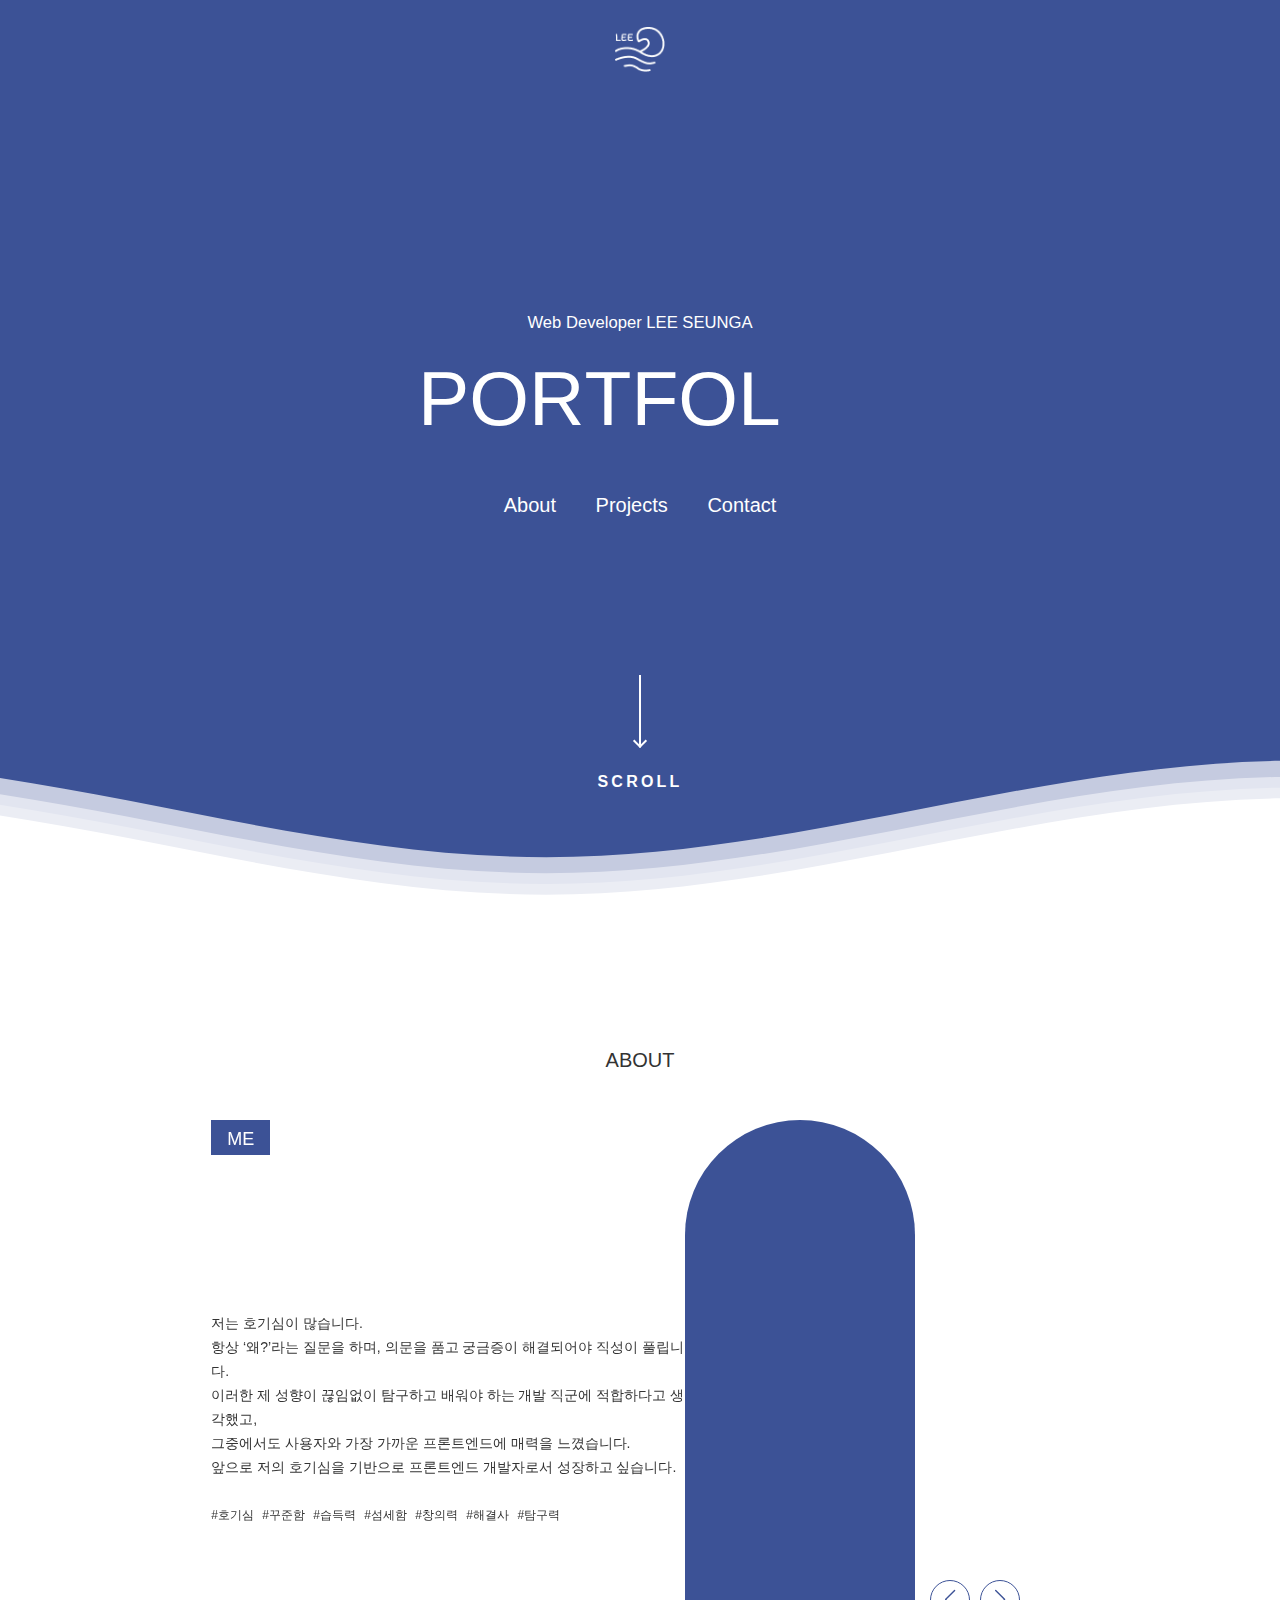
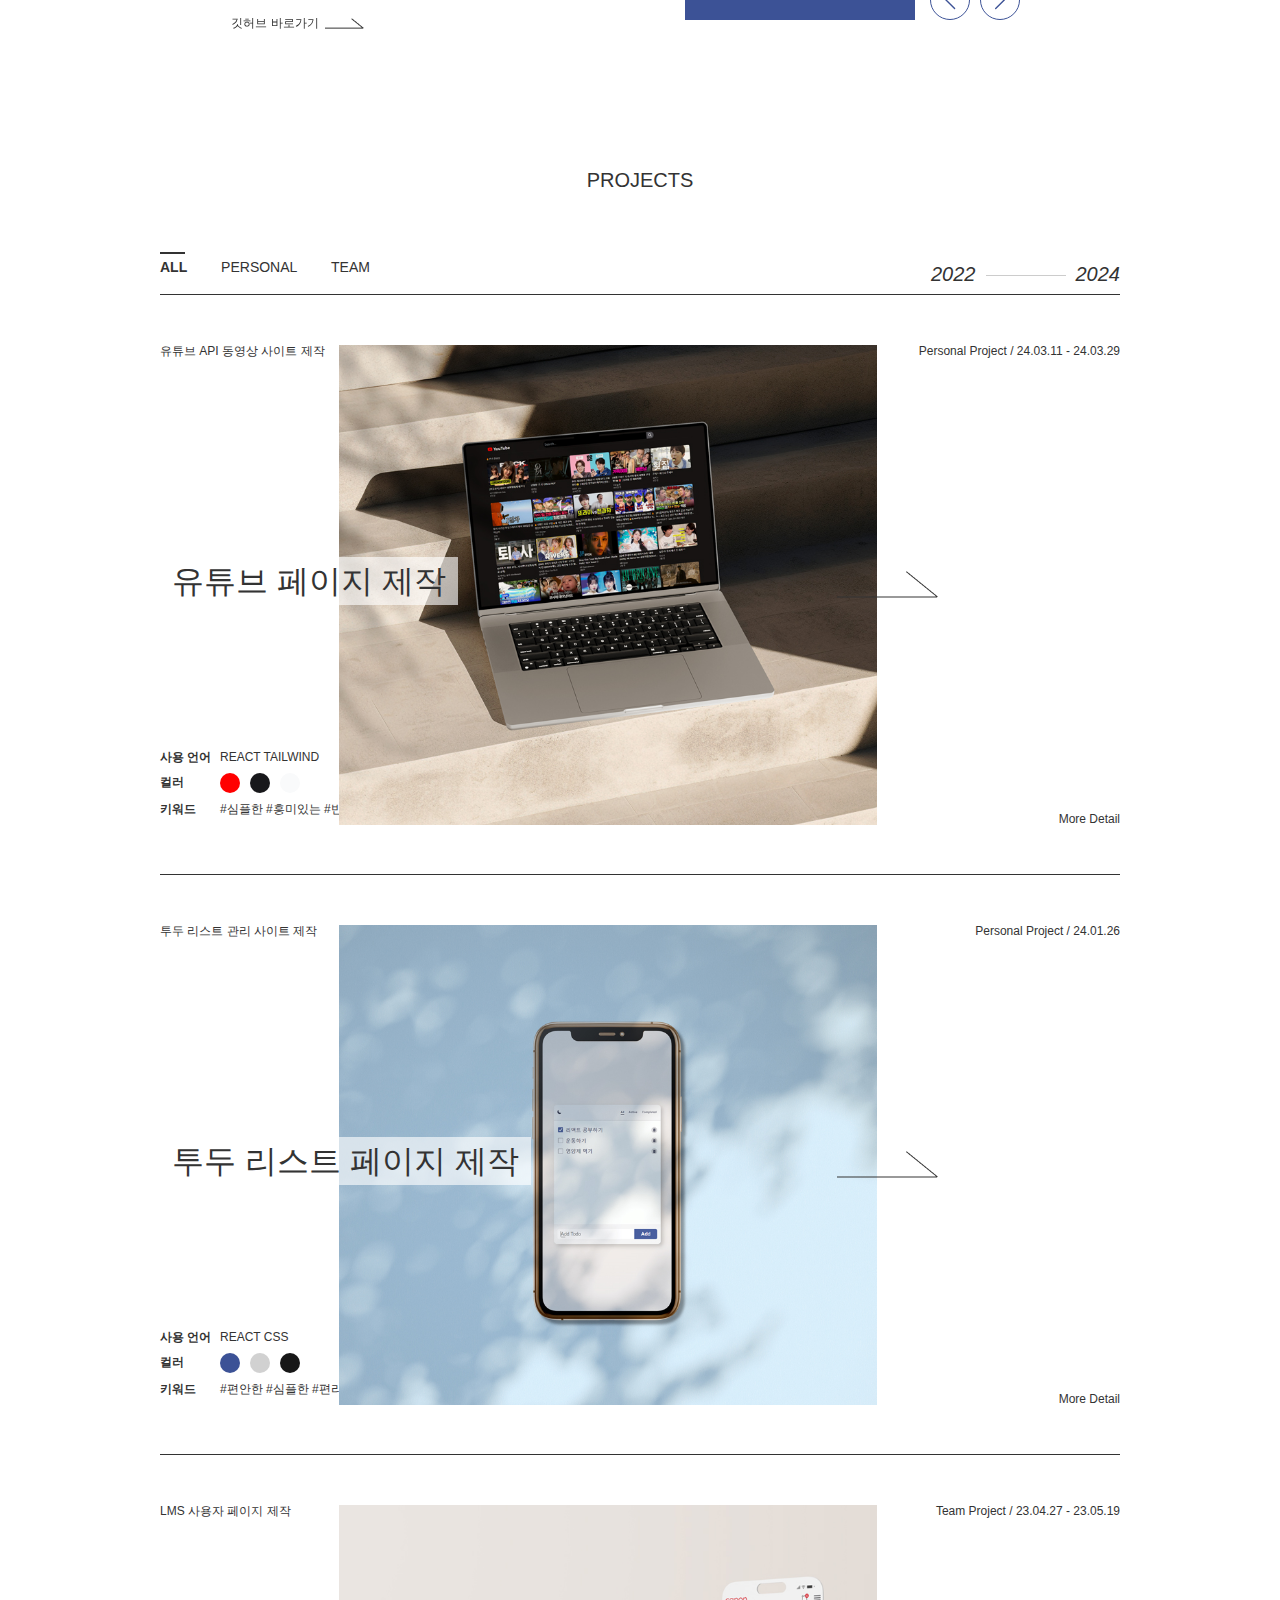
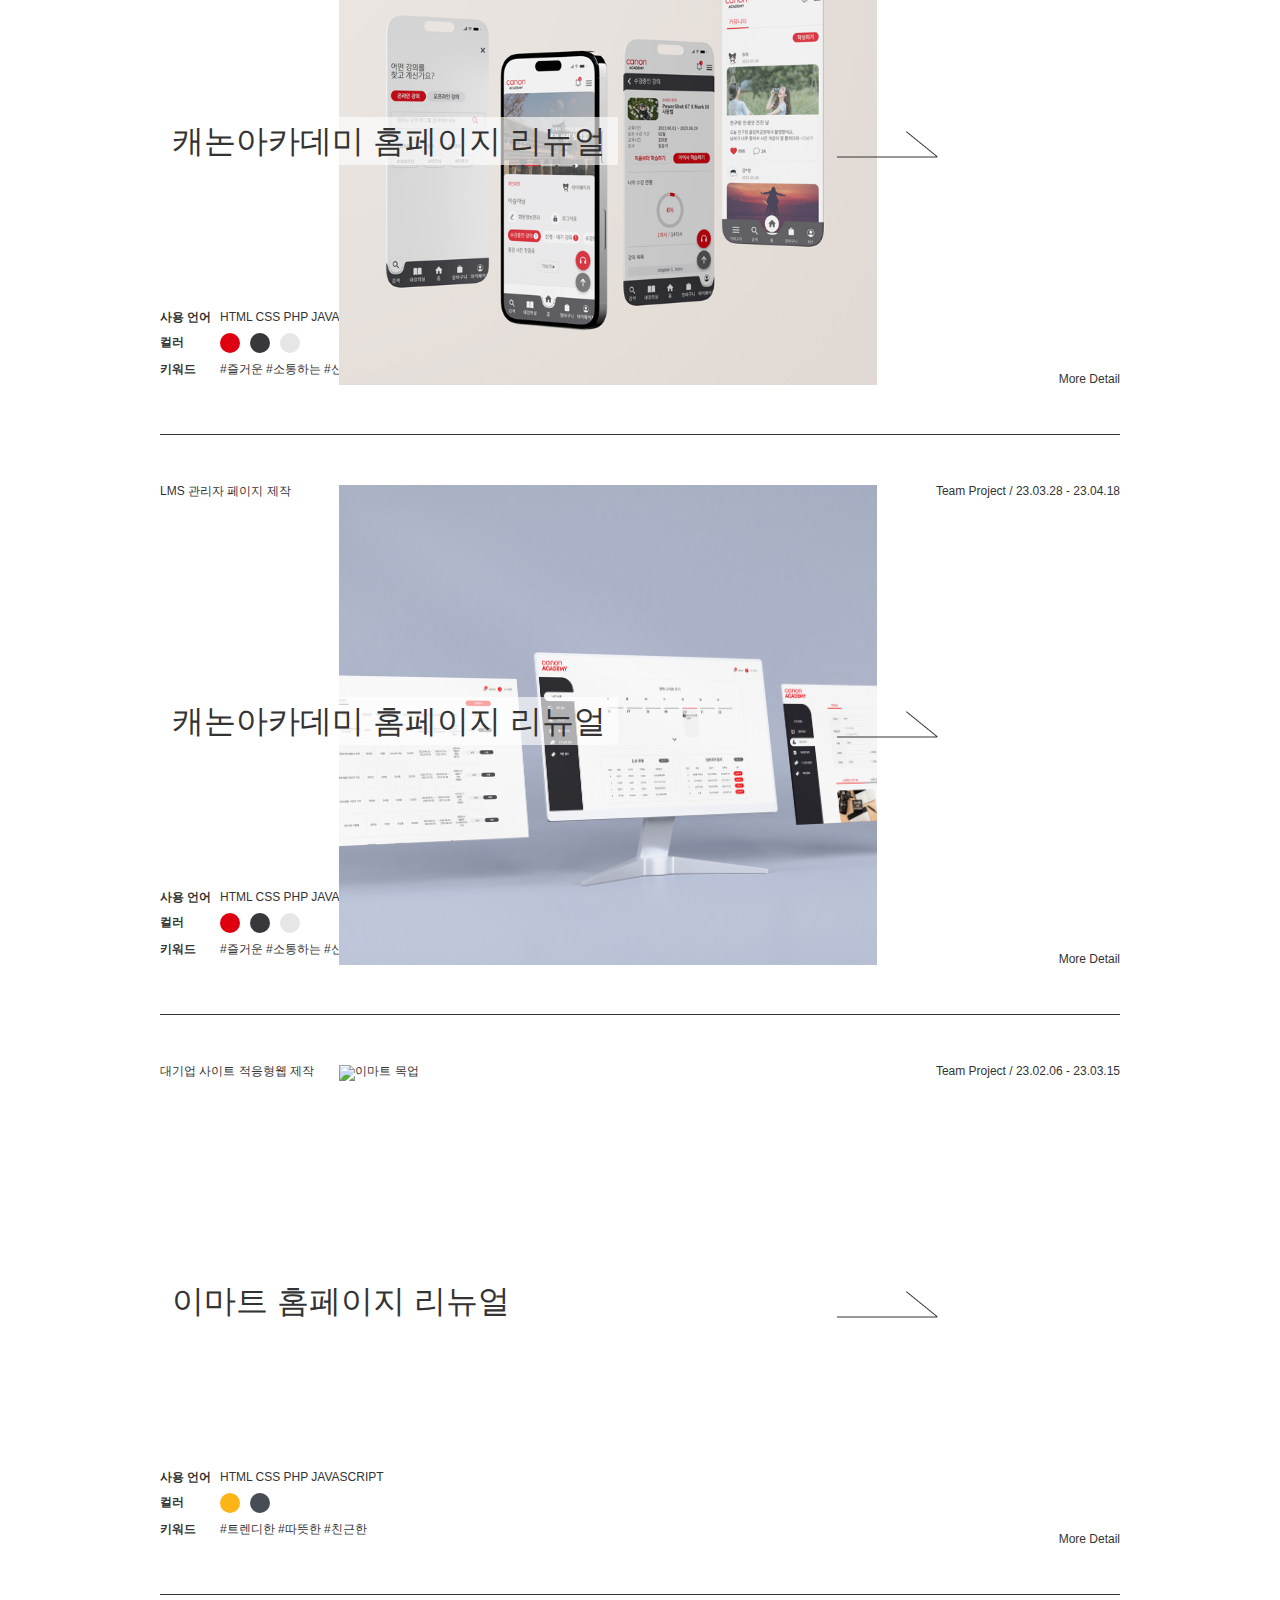
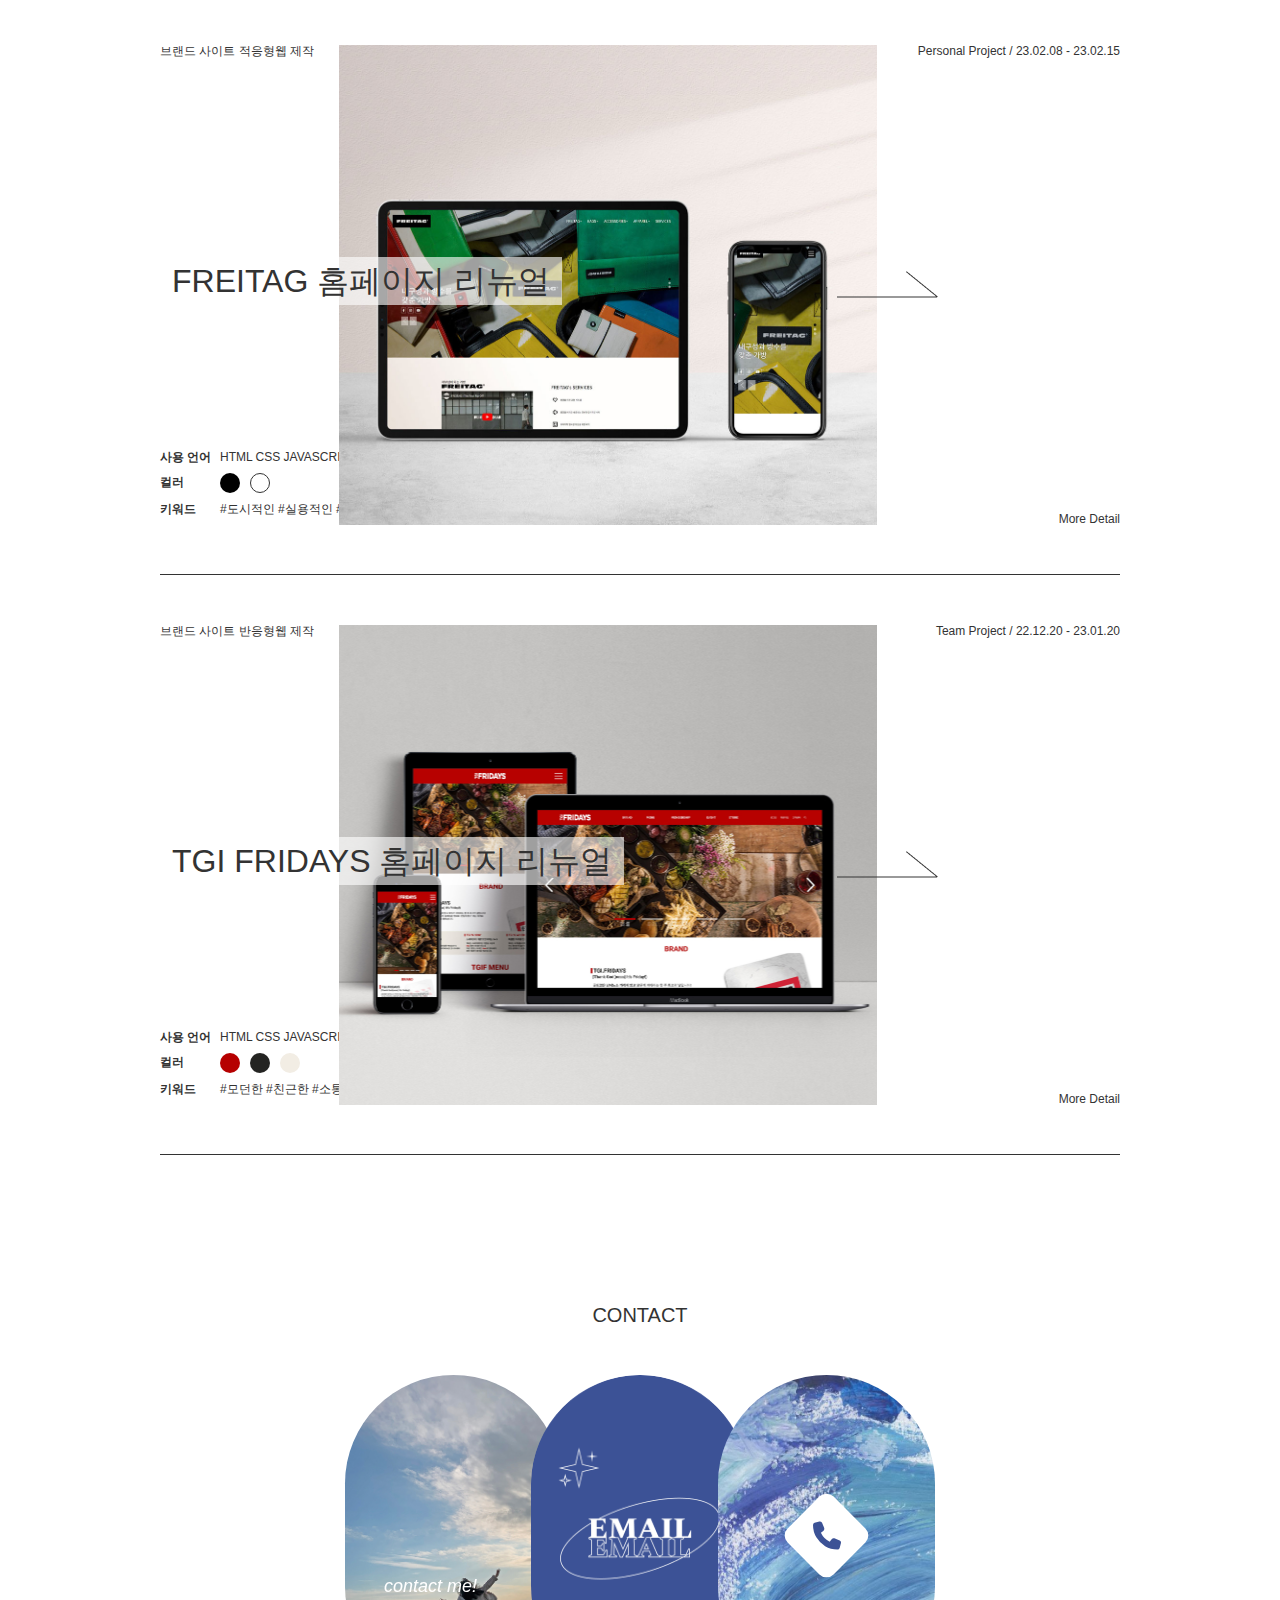
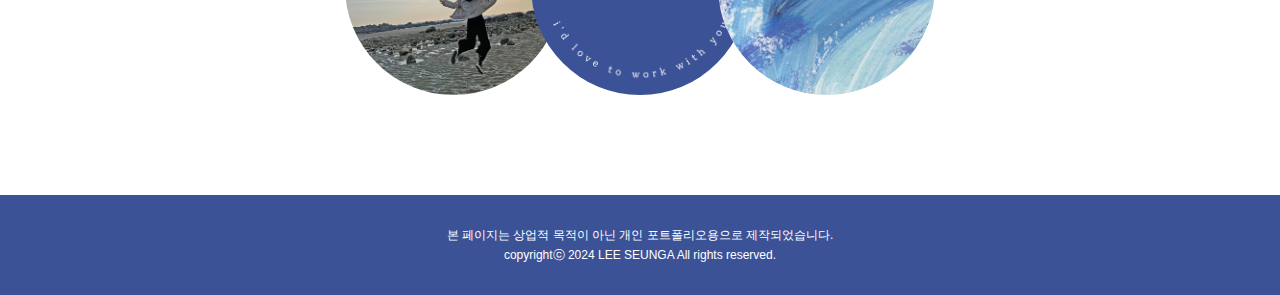
==== commit 13402efe: "portfolio" ====
--- a/index.html
+++ b/index.html
@@ -341,7 +341,7 @@
 
           <div class="year">
             <span>2022</span>
-            <span>2023</span>
+            <span>2024</span>
           </div>
         </div>
 
@@ -349,6 +349,35 @@
           <input type="radio" id="all" name="cate" checked />
           <input type="radio" id="personal" name="cate" />
           <input type="radio" id="team" name="cate" />
+
+          <!-- 유튜브 -->
+          <section class="unit personal youtube" data-id="youtube">
+            <h3>유튜브 페이지 제작</h3>
+            <div class="p_top">
+              <p>유튜브 API 동영상 사이트 제작</p>
+              <p>Personal Project / 24.03.11 - 24.03.29</p>
+            </div>
+            <div class="p_img">
+              <img
+                src="./images/youtube.jpg"
+                alt="유튜브 목업"
+                class="mockup"
+              />
+              <span class="arrow"
+                ><img src="./images/arrow.png" alt="화살표"
+              /></span>
+            </div>
+            <div class="p_bottom">
+              <div>
+                <p><span>사용 언어</span>REACT TAILWIND</p>
+                <p class="color">
+                  <span>컬러</span><span></span><span></span><span></span>
+                </p>
+                <p><span>키워드</span>#심플한 #흥미있는 #반응형</p>
+              </div>
+              <p>More Detail</p>
+            </div>
+          </section>
 
           <!-- 투두 -->
           <section class="unit personal todo" data-id="todo">
--- a/css/main.css
+++ b/css/main.css
@@ -541,14 +541,14 @@
 #projects .project .emart .p_bottom .color span:nth-child(3) {
   background: #484C55;
 }
-#projects .project .petfriends .p_bottom .color span:nth-child(2) {
-  background: #998F86;
-}
-#projects .project .petfriends .p_bottom .color span:nth-child(3) {
-  background: #D6D2C9;
-}
-#projects .project .petfriends .p_bottom .color span:nth-child(4) {
-  background: #E2DFDA;
+#projects .project .canon .p_bottom .color span:nth-child(2) {
+  background: #DE0010;
+}
+#projects .project .canon .p_bottom .color span:nth-child(3) {
+  background: #38373C;
+}
+#projects .project .canon .p_bottom .color span:nth-child(4) {
+  background: #E6E6E6;
 }
 #projects .project .todo .p_bottom .color span:nth-child(2) {
   background: #3C5296;
@@ -559,14 +559,14 @@
 #projects .project .todo .p_bottom .color span:nth-child(4) {
   background: #171717;
 }
-#projects .project .canon .p_bottom .color span:nth-child(2) {
-  background: #DE0010;
-}
-#projects .project .canon .p_bottom .color span:nth-child(3) {
-  background: #38373C;
-}
-#projects .project .canon .p_bottom .color span:nth-child(4) {
-  background: #E6E6E6;
+#projects .project .youtube .p_bottom .color span:nth-child(2) {
+  background: #ff0000;
+}
+#projects .project .youtube .p_bottom .color span:nth-child(3) {
+  background: #18181b;
+}
+#projects .project .youtube .p_bottom .color span:nth-child(4) {
+  background: #f9fafb;
 }
 
 @keyframes arrow {
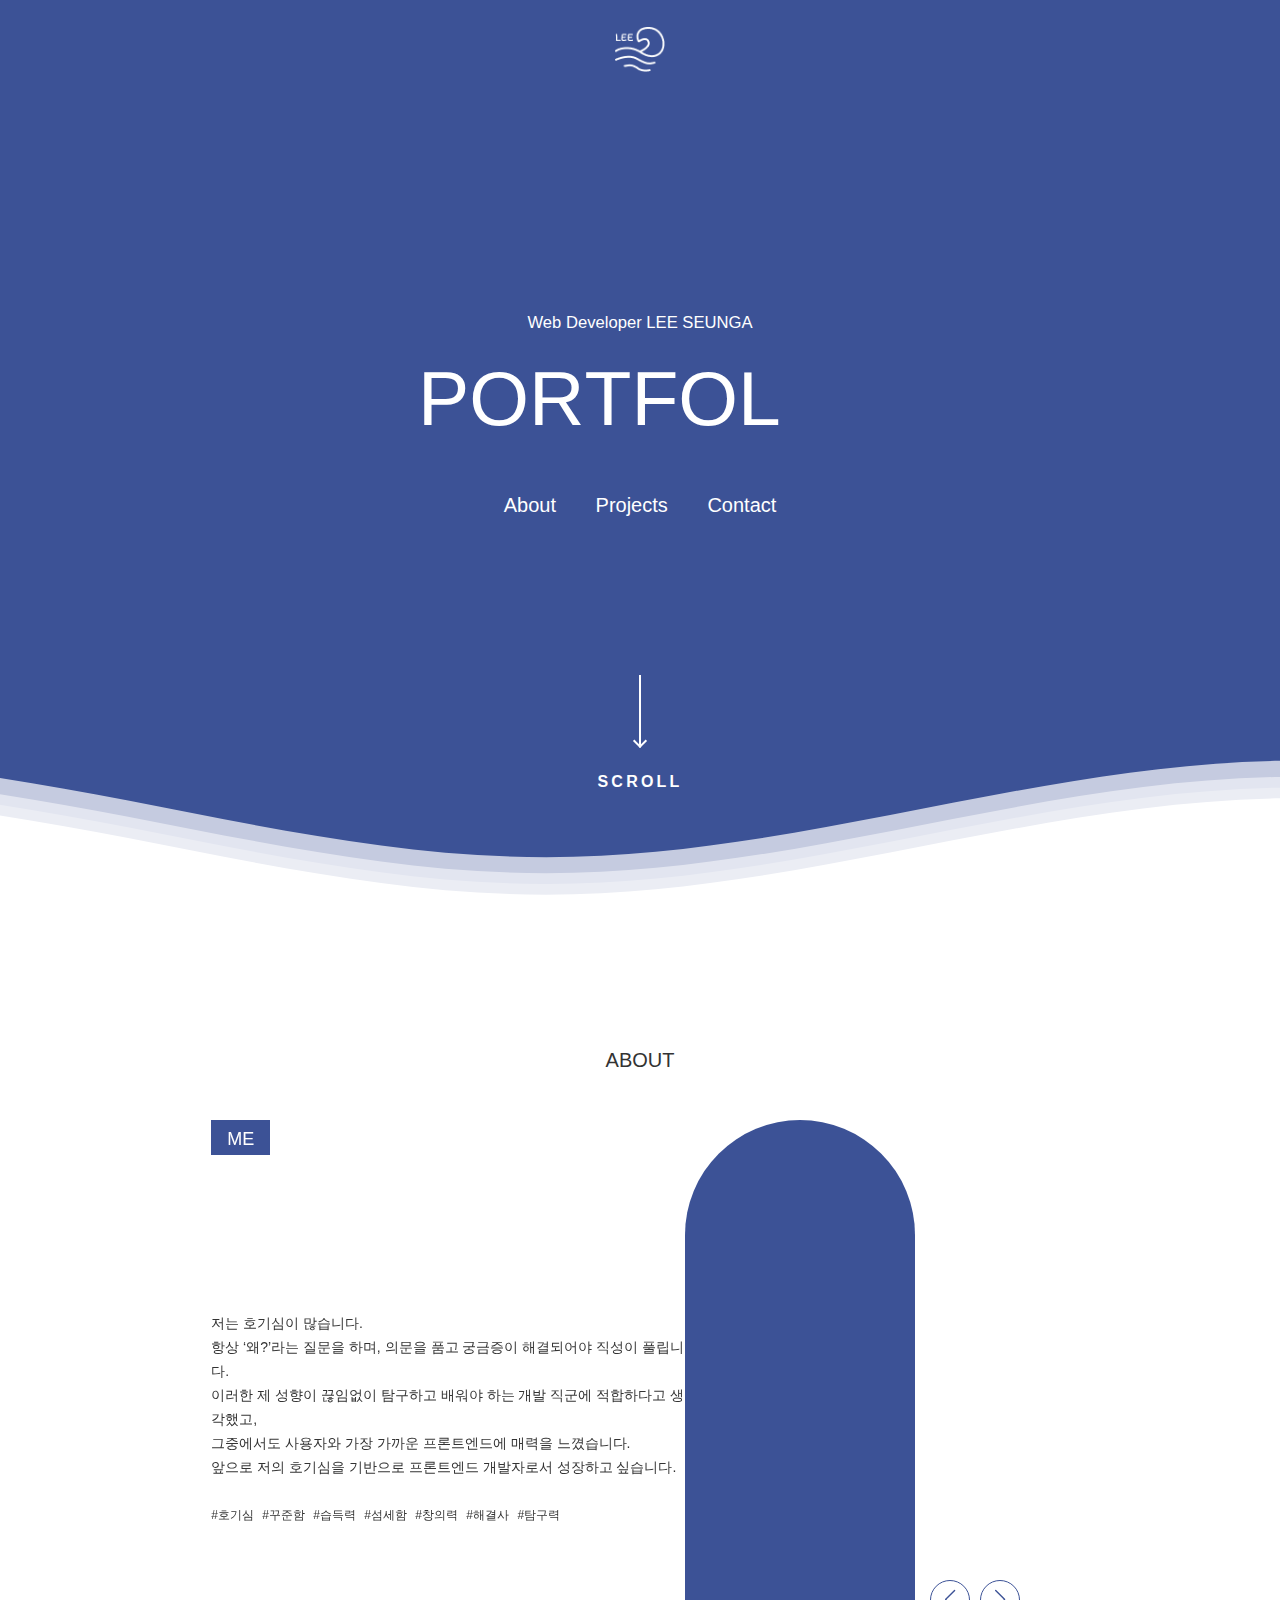
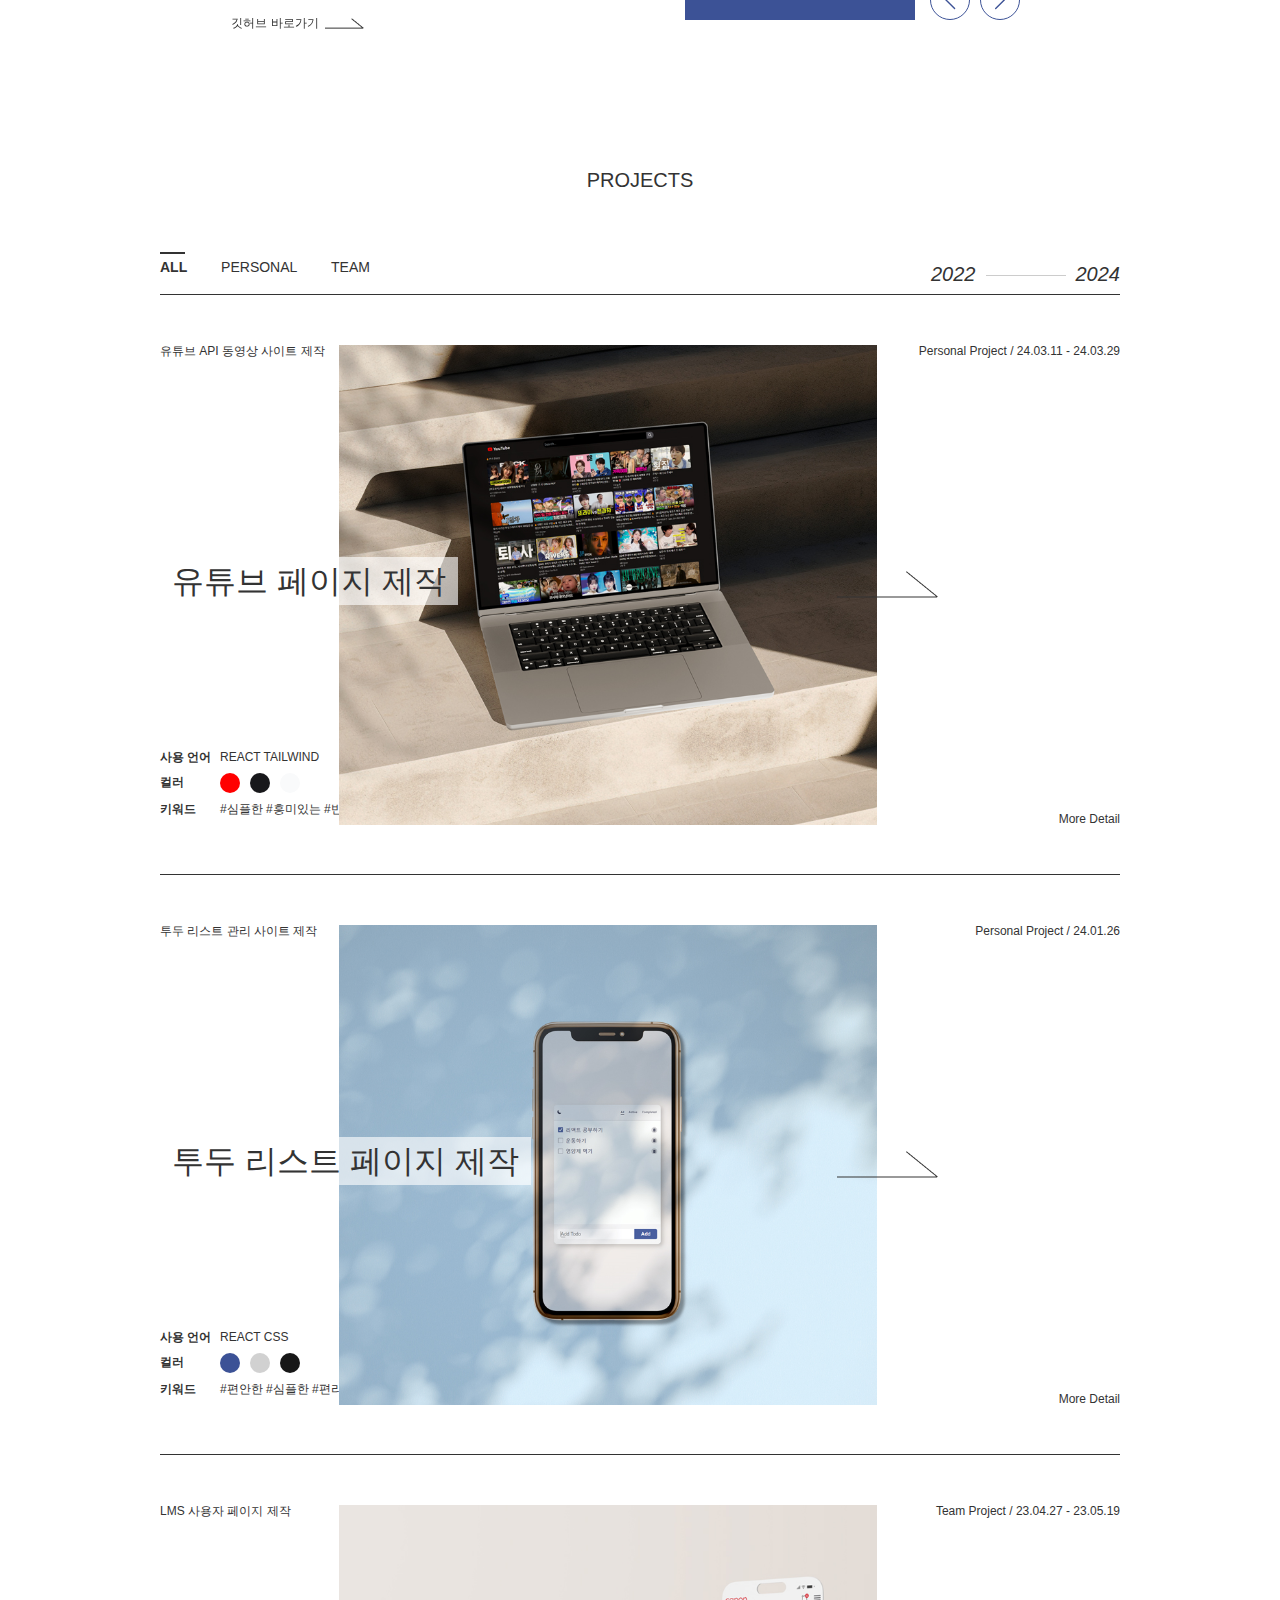
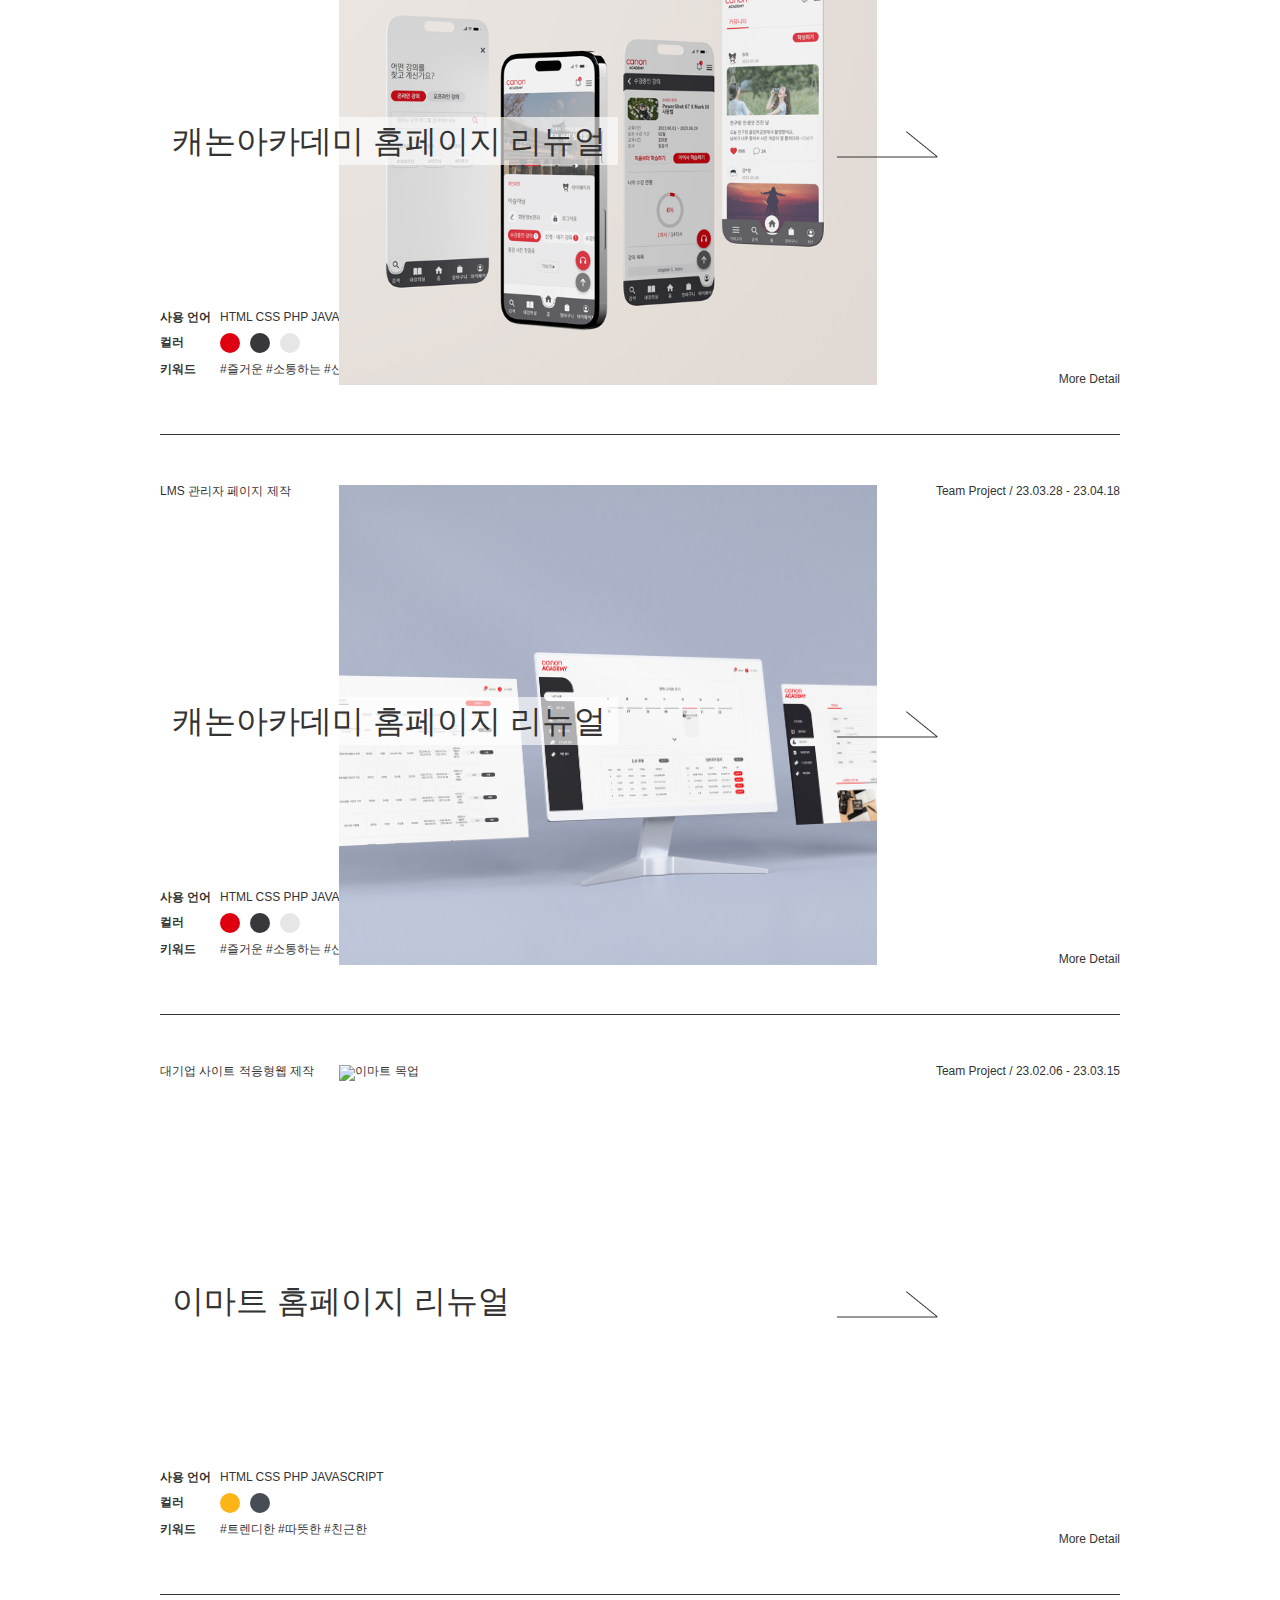
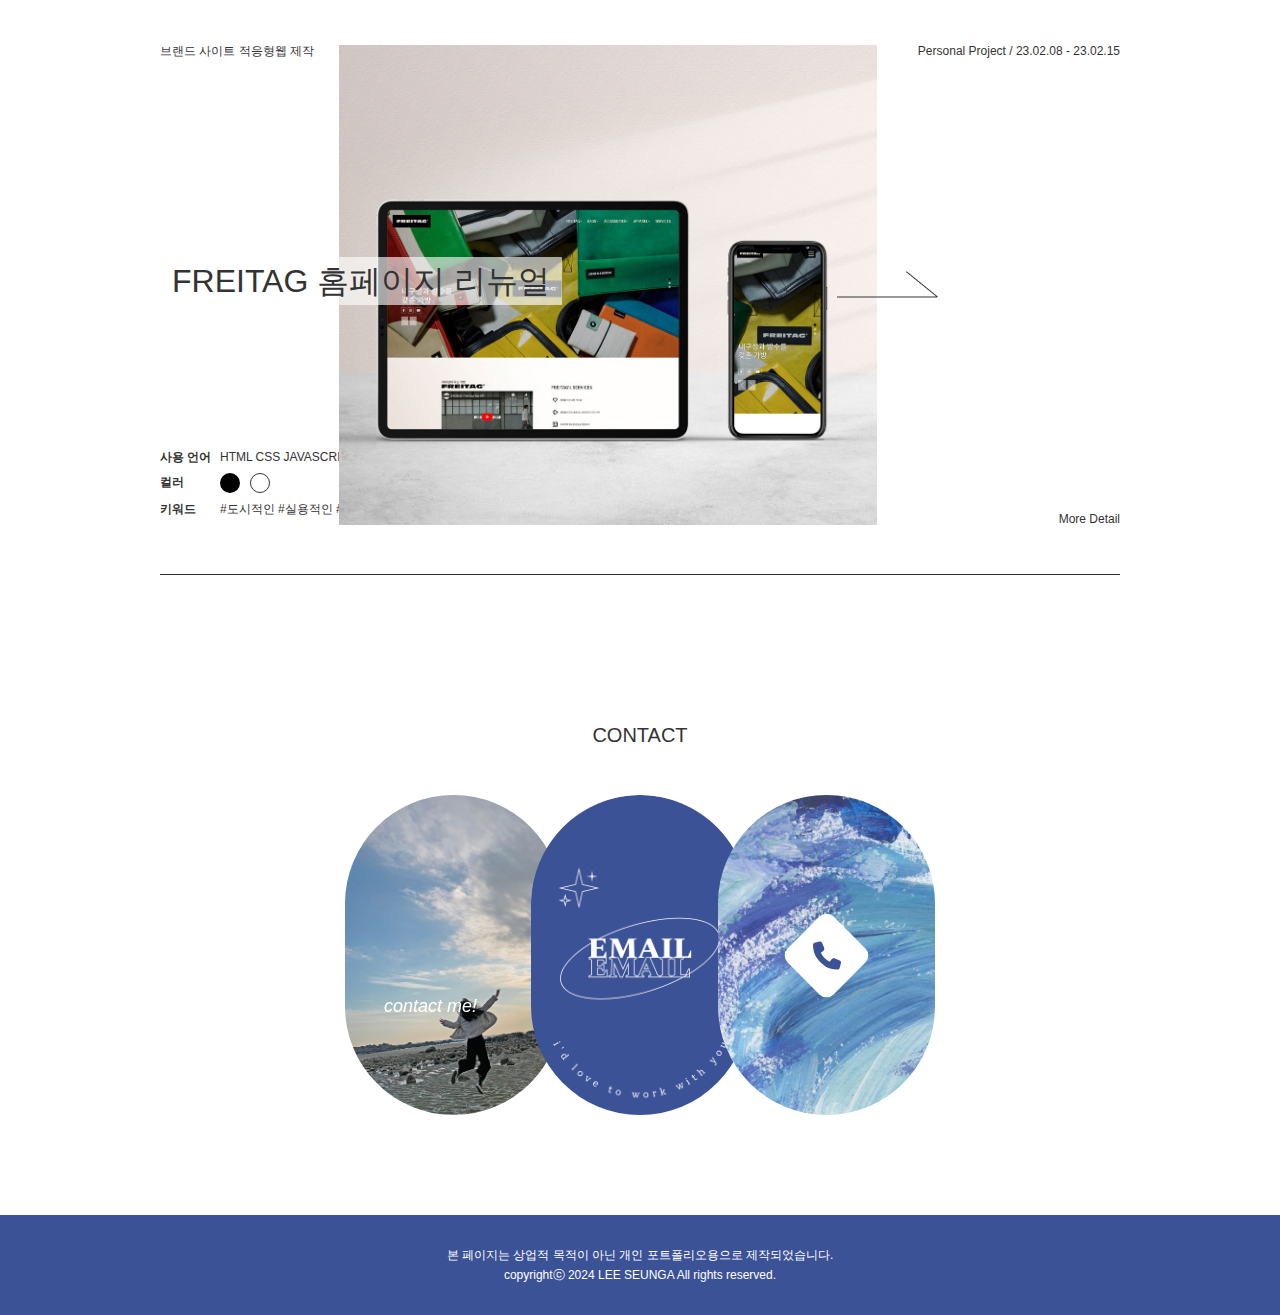
==== commit 3b8d1cff: "portfolio" ====
--- a/index.html
+++ b/index.html
@@ -513,7 +513,7 @@
           </section>
 
           <!-- 티지아이 -->
-          <section class="unit team tgi" data-id="tgi">
+          <!-- <section class="unit team tgi" data-id="tgi">
             <h3>TGI FRIDAYS 홈페이지 리뉴얼</h3>
             <div class="p_top">
               <p>브랜드 사이트 반응형웹 제작</p>
@@ -535,7 +535,7 @@
               </div>
               <p>More Detail</p>
             </div>
-          </section>
+          </section> -->
         </div>
       </article>
 
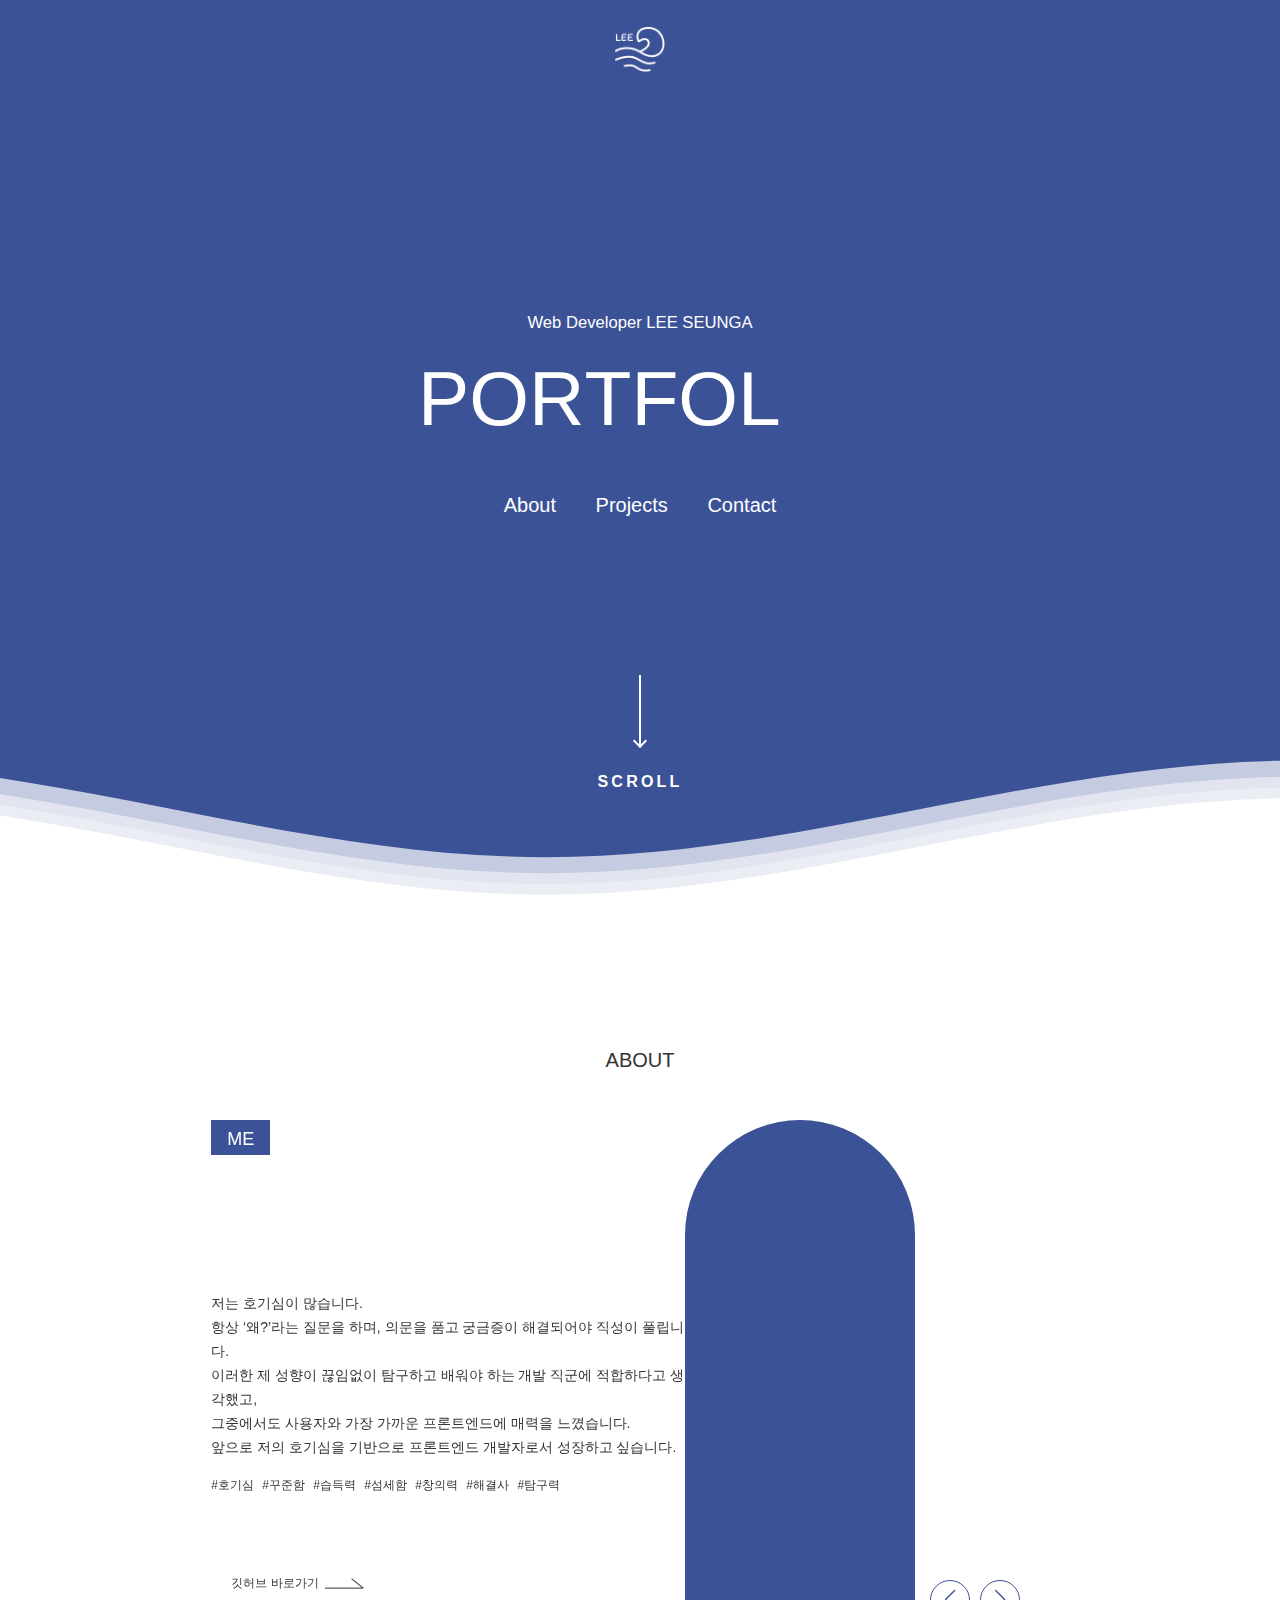
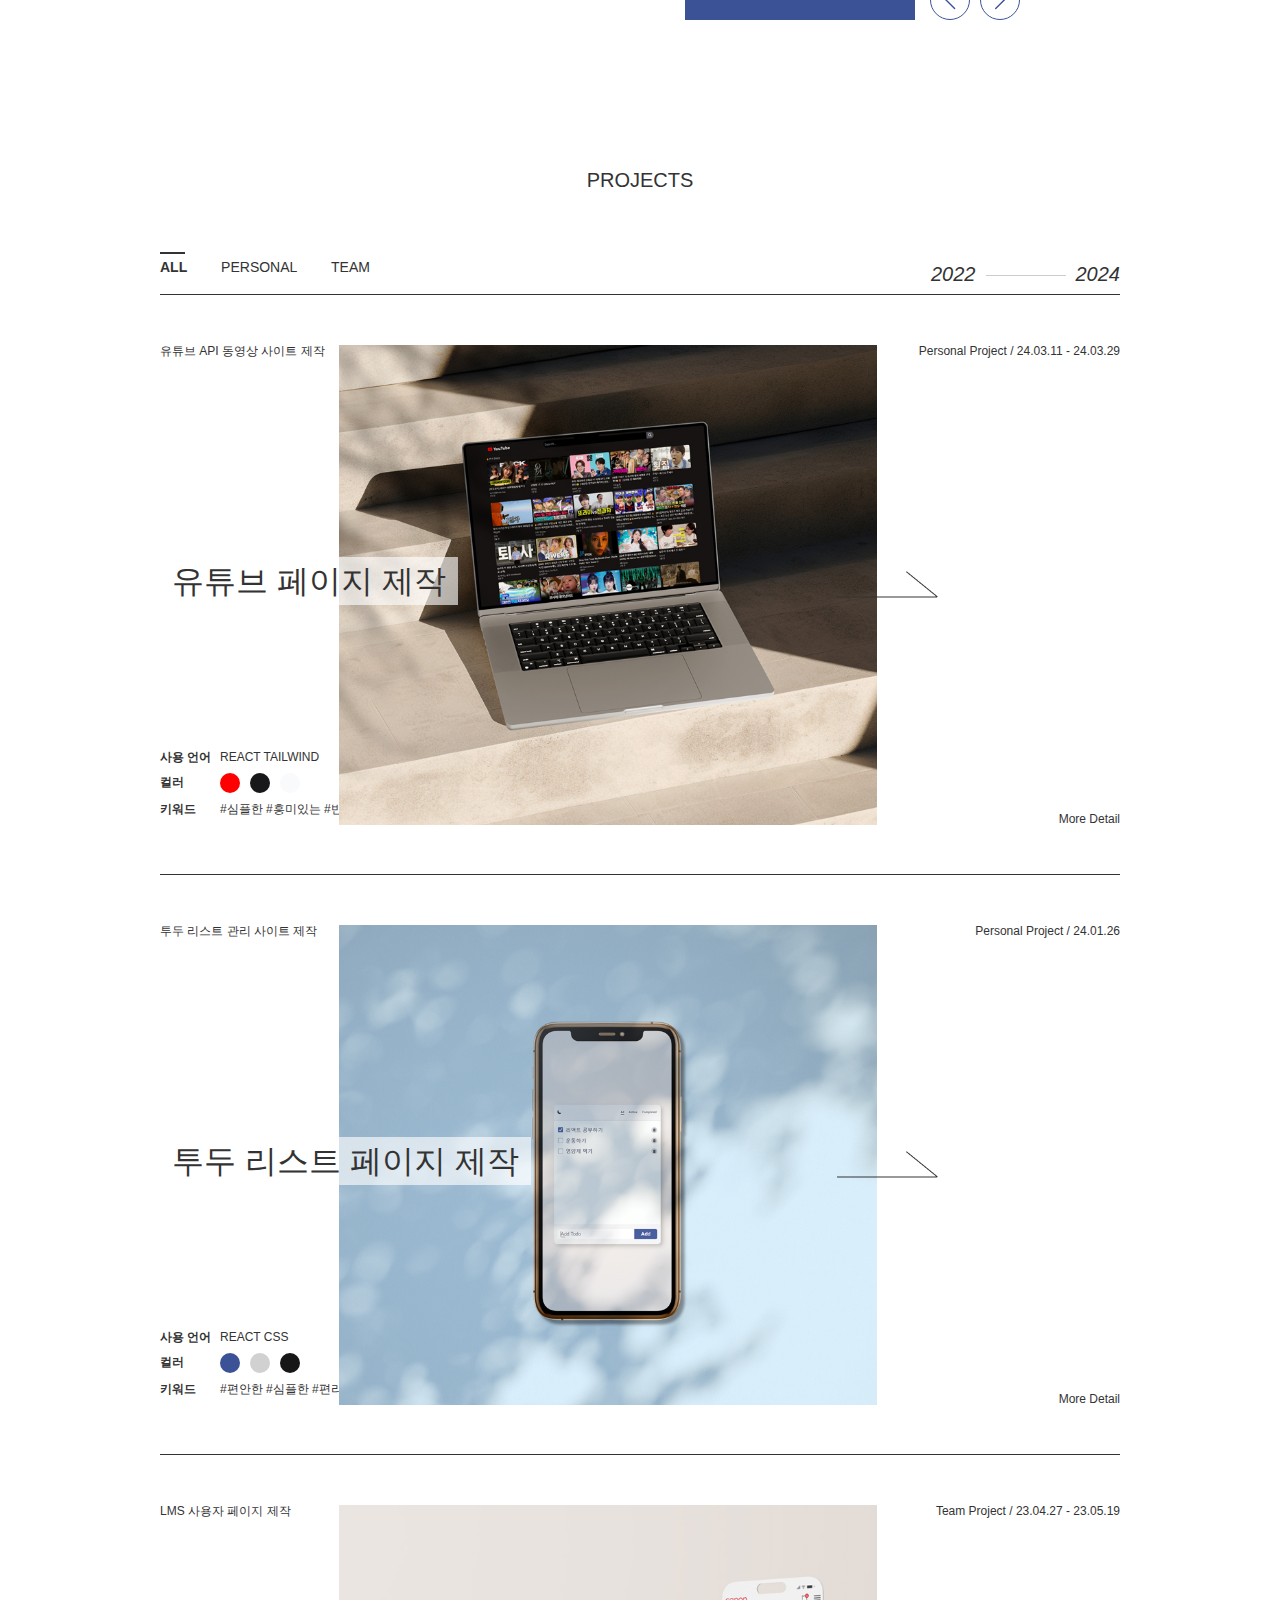
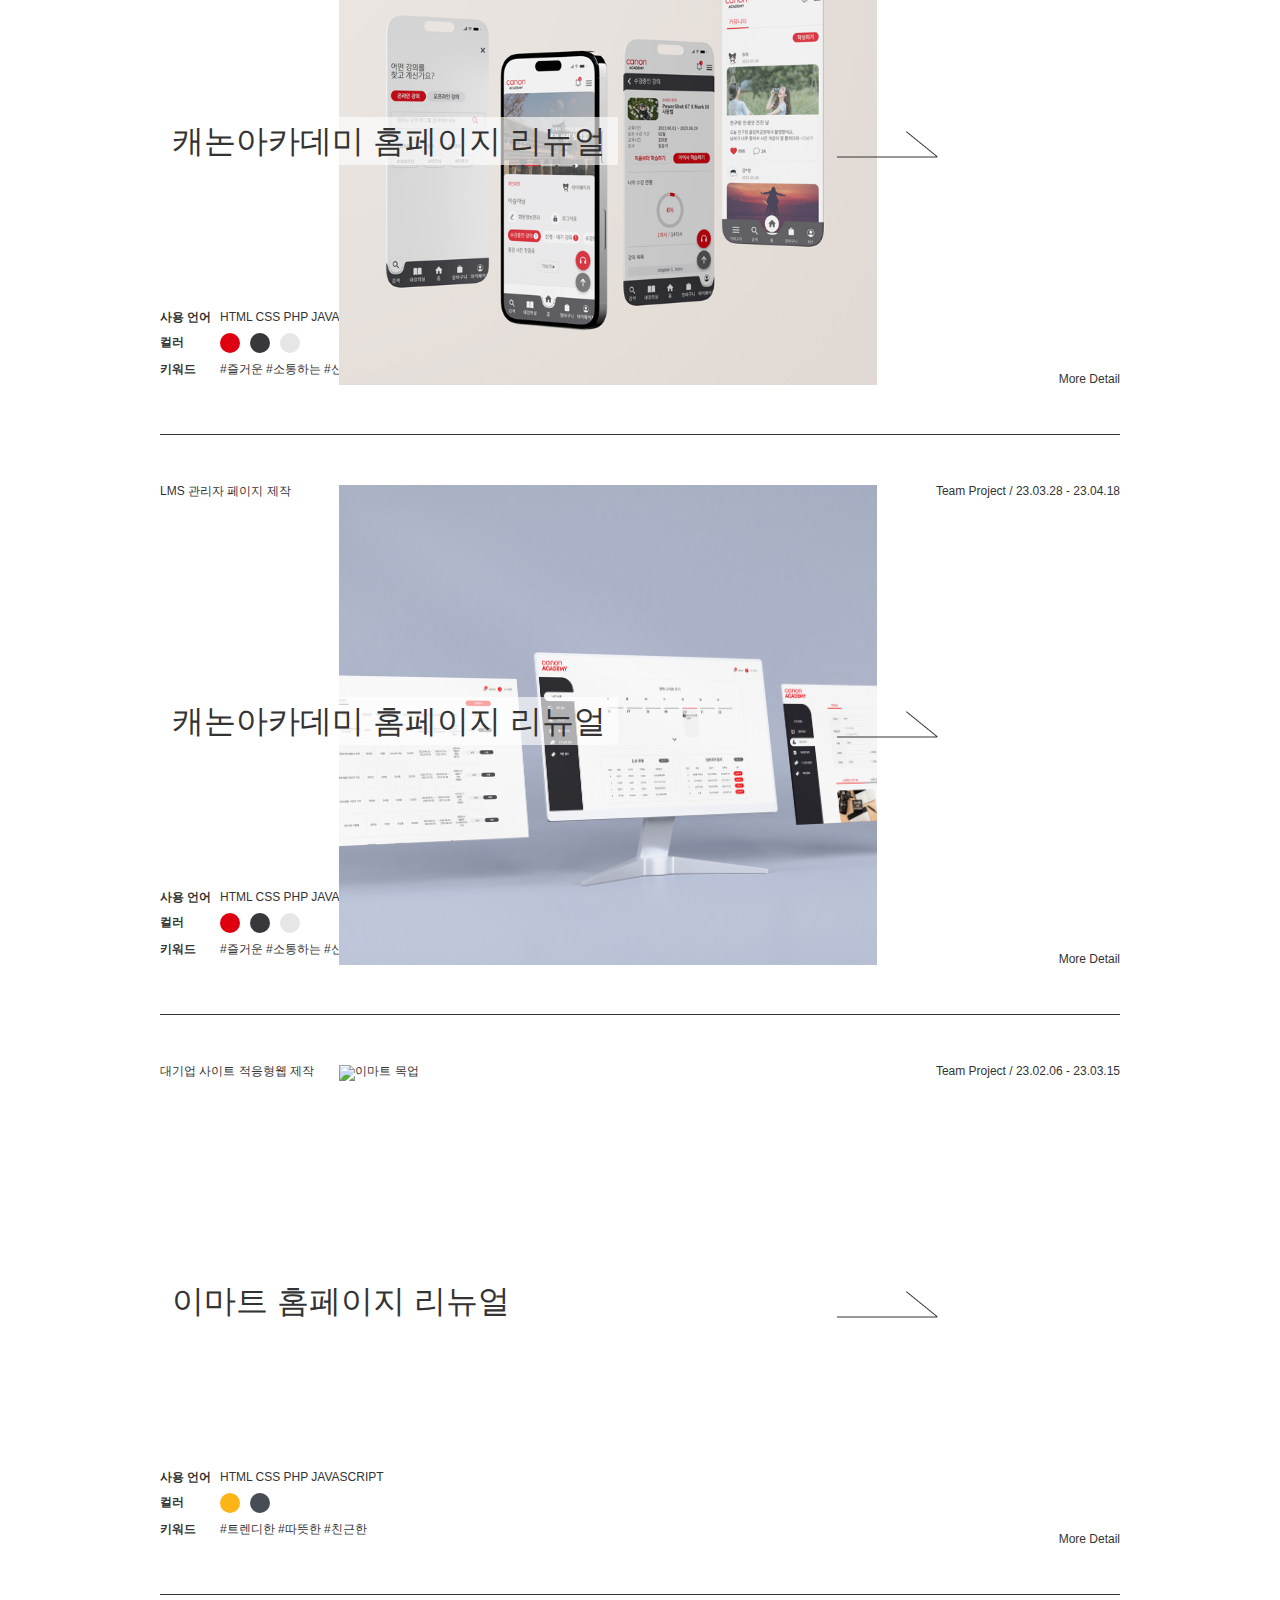
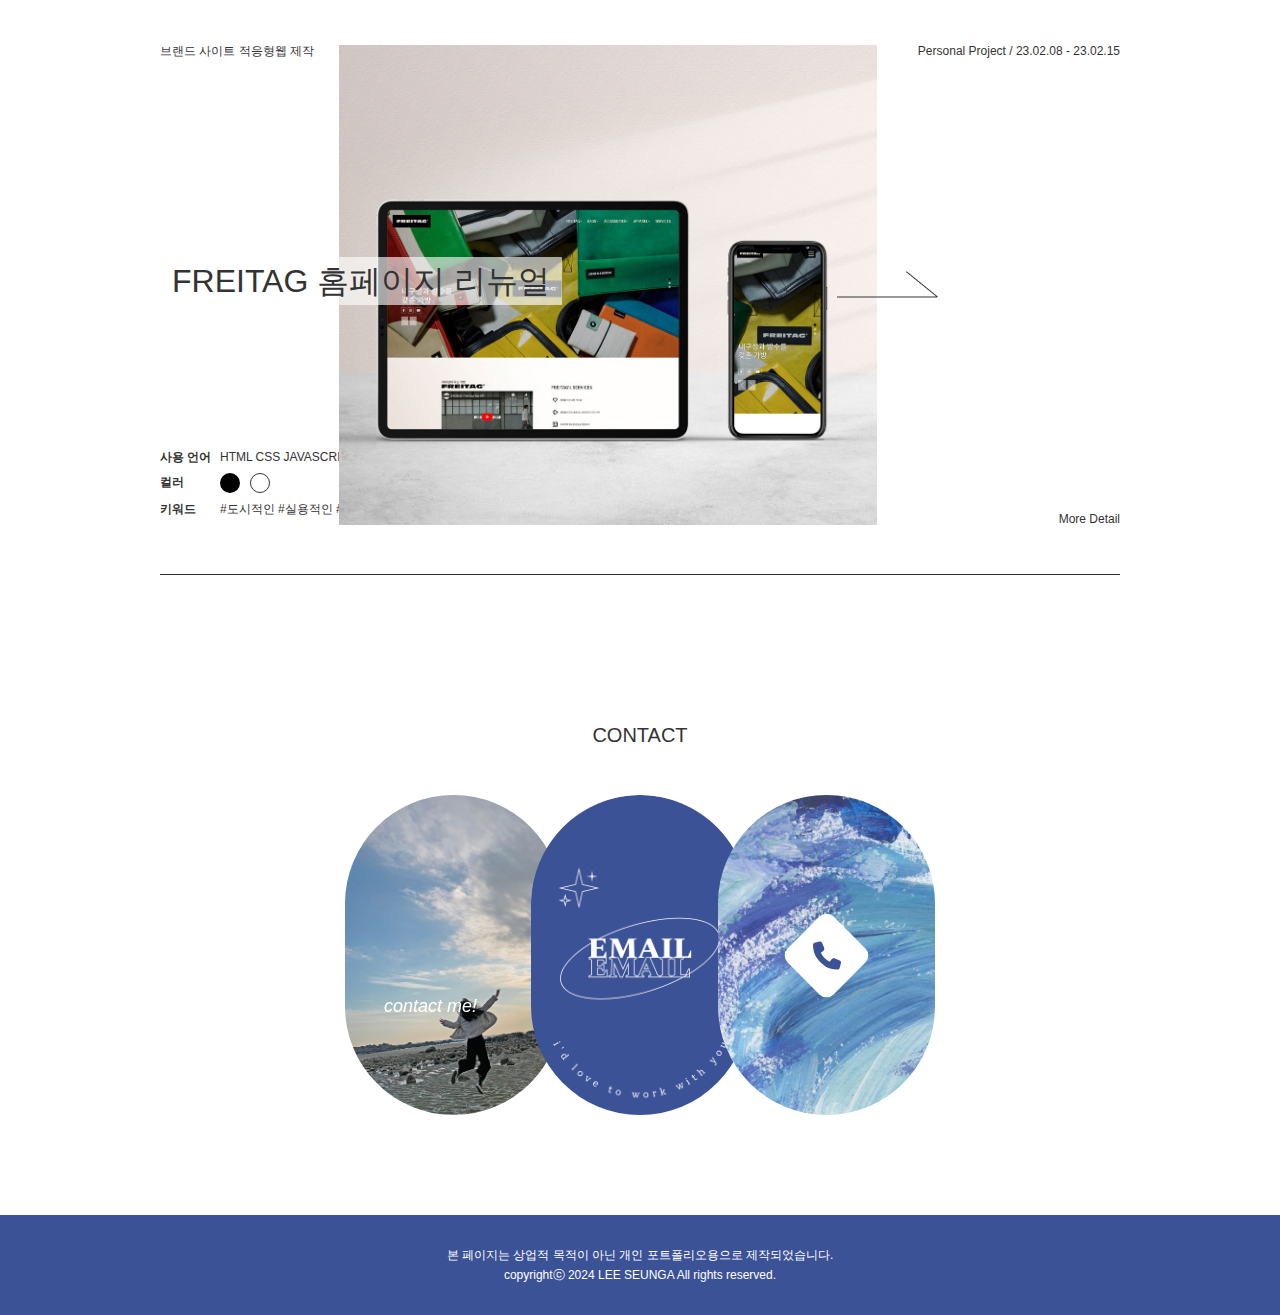
==== commit bb015397: "portfolio" ====
--- a/index.html
+++ b/index.html
@@ -187,6 +187,9 @@
               <li data-skil="javascript">
                 <img src="./images/js.png" alt="js 로고" />
               </li>
+              <li data-skil="typescript">
+                <img src="./images/ts.png" alt="ts 로고" />
+              </li>
               <li data-skil="jquery">
                 <img src="./images/jquery.png" alt="jquery 로고" />
               </li>
@@ -264,6 +267,15 @@
               <p>event를 활용하여 동적인 효과를 적용할 수 있습니다.</p>
               <p>javascript의 동기와 비동기 방식에 대해 이해하고 있습니다.</p>
             </div>
+            <div data-skil="typescript">
+              <p>
+                변수의 데이터 타입을 명확하게 지정해주어 안정성을 높여줍니다.
+              </p>
+              <p>
+                Array와 Tuple 데이터 타입을 사용하여 유연한 코드를 작성할 수
+                있습니다.
+              </p>
+            </div>
             <div data-skil="jquery">
               <p>
                 다양한 종류의 슬라이드, 모달창, 스크롤 이벤트, 아코디언 메뉴
--- a/css/main.css
+++ b/css/main.css
@@ -30,7 +30,7 @@
   position: relative;
   height: 100vh;
   top: -100px;
-  background: #3C5296;
+  background: #3c5296;
   color: #fff;
 }
 #main_visu p {
@@ -82,7 +82,7 @@
   position: absolute;
   width: 0%;
   height: 1px;
-  background: #FFF;
+  background: #fff;
   opacity: 0;
   transition: all 0.3s;
 }
@@ -174,14 +174,14 @@
   display: flex;
   flex-direction: column;
   align-items: flex-start;
-  gap: 30px;
+  gap: 20px;
   padding-right: 30vw;
 }
 #about .swiper-wrapper .swiper-slide h3 {
   display: inline-block;
   padding: 10px 16px 7px;
   font-size: 1.125rem;
-  background: #3C5296;
+  background: #3c5296;
   color: #fff;
 }
 #about .swiper-wrapper .swiper-slide .a_title p {
@@ -189,7 +189,7 @@
   line-height: 2rem;
 }
 #about .swiper-wrapper .swiper-slide .a_title p span {
-  color: #3C5296;
+  color: #3c5296;
   font-weight: bold;
 }
 #about .swiper-wrapper .swiper-slide .a_con p {
@@ -222,7 +222,7 @@
   bottom: 0;
   height: 2px;
   width: 0;
-  background-color: #3C5296;
+  background-color: #3c5296;
   transition: 0.5s ease;
 }
 #about .swiper-wrapper .profile > a:hover::before {
@@ -235,7 +235,7 @@
   bottom: 0;
   height: 0;
   width: 100%;
-  background-color: #3C5296;
+  background-color: #3c5296;
   transition: 0.4s ease;
   z-index: -1;
 }
@@ -265,7 +265,6 @@
   margin-top: 20px;
 }
 #about .swiper-wrapper .skil ul li img {
-  height: 70px;
   transition: 0.4s;
   cursor: pointer;
 }
@@ -275,7 +274,7 @@
   bottom: 100px;
   width: 40px;
   height: 40px;
-  border: 1px solid #3C5296;
+  border: 1px solid #3c5296;
   border-radius: 50%;
 }
 #about .swiper-button-prev {
@@ -287,7 +286,7 @@
 }
 #about .swiper-button-prev::after,
 #about .swiper-button-next::after {
-  color: #3C5296;
+  color: #3c5296;
   font-size: 20px;
 }
 #about .arch {
@@ -298,7 +297,7 @@
   top: 120px;
   right: 16vw;
   padding: 1.2vw 2vw;
-  background: #3C5296;
+  background: #3c5296;
   z-index: 9;
 }
 #about .arch .arch_con:not(.profile) {
@@ -307,7 +306,7 @@
   border-radius: 500px 500px 0px 0px;
   padding: 0 2vw;
   background: #fff;
-  border: 1px solid #3C5296;
+  border: 1px solid #3c5296;
 }
 #about .arch .profile img {
   width: 18vw;
@@ -326,7 +325,7 @@
 }
 #about .arch .skil .skil_t span {
   font-size: 1.75rem;
-  color: #3C5296;
+  color: #3c5296;
   font-weight: bold;
   text-transform: uppercase;
 }
@@ -518,13 +517,13 @@
   vertical-align: middle;
 }
 #projects .project .tgi .p_bottom .color span:nth-child(2) {
-  background: #B60000;
+  background: #b60000;
 }
 #projects .project .tgi .p_bottom .color span:nth-child(3) {
   background: #242422;
 }
 #projects .project .tgi .p_bottom .color span:nth-child(4) {
-  background: #F2EDE4;
+  background: #f2ede4;
 }
 #projects .project .freitag .p_bottom .color span:nth-child(2) {
   background: #000;
@@ -536,22 +535,22 @@
   border: 1px solid #333;
 }
 #projects .project .emart .p_bottom .color span:nth-child(2) {
-  background: #FCB416;
+  background: #fcb416;
 }
 #projects .project .emart .p_bottom .color span:nth-child(3) {
-  background: #484C55;
+  background: #484c55;
 }
 #projects .project .canon .p_bottom .color span:nth-child(2) {
-  background: #DE0010;
+  background: #de0010;
 }
 #projects .project .canon .p_bottom .color span:nth-child(3) {
-  background: #38373C;
+  background: #38373c;
 }
 #projects .project .canon .p_bottom .color span:nth-child(4) {
-  background: #E6E6E6;
+  background: #e6e6e6;
 }
 #projects .project .todo .p_bottom .color span:nth-child(2) {
-  background: #3C5296;
+  background: #3c5296;
 }
 #projects .project .todo .p_bottom .color span:nth-child(3) {
   background: #d1d1d1;
@@ -603,7 +602,7 @@
 }
 #contact .con_wrap .con a {
   font-size: 1.125rem;
-  color: #3C5296;
+  color: #3c5296;
 }
 #contact .con_wrap .con .card {
   position: relative;
@@ -622,7 +621,7 @@
 }
 #contact .con_wrap .con .back {
   background: #fff;
-  border: 1px solid #3C5296;
+  border: 1px solid #3c5296;
   transform: rotateY(-180deg);
 }
 #contact .con_wrap .con:hover .front {
@@ -669,12 +668,24 @@
   position: relative;
   top: 18px;
   left: 0;
-  color: #3C5296;
+  color: #3c5296;
   font-size: 28px;
   transform: rotate(-45deg);
 }
 
-@media (min-width: 0px) and (max-width: 767px) {
+@media (min-width: 1024px) {
+  .skil ul li img {
+    height: 4.4vw;
+    min-height: 55px;
+  }
+}
+@media (min-width: 768px) and (max-width: 1024px) {
+  .skil ul li img {
+    height: 5vw;
+    min-height: 50px;
+  }
+}
+@media (min-width: 0px) and (max-width: 768px) {
   #main_visu p {
     top: max(15%, 100px);
     font-size: 5vw;
@@ -719,10 +730,10 @@
   }
   #about .swiper-wrapper .skil ul {
     margin: 0;
-    justify-content: space-between;
+    justify-content: space-evenly;
   }
   #about .swiper-wrapper .skil ul li img {
-    height: 60px;
+    height: 55px;
   }
   #about .swiper-button-prev,
   #about .swiper-button-next {
